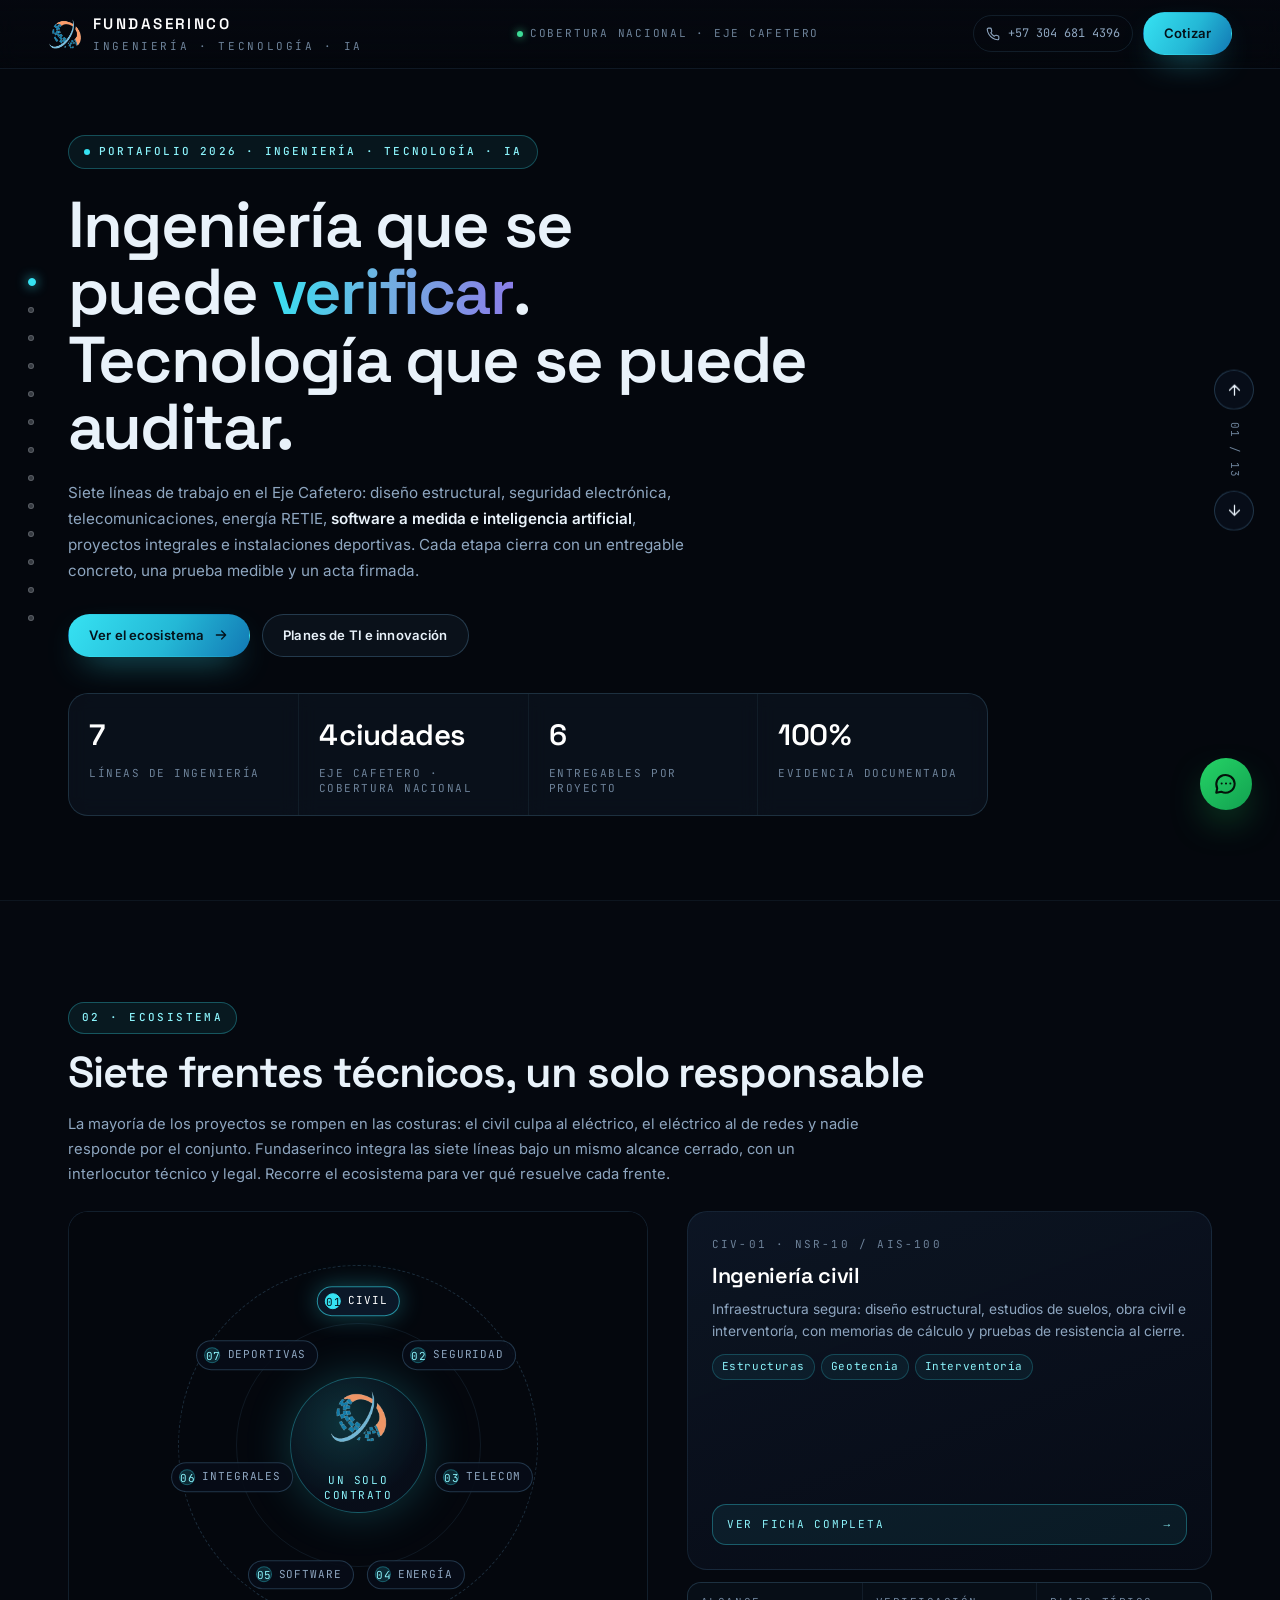
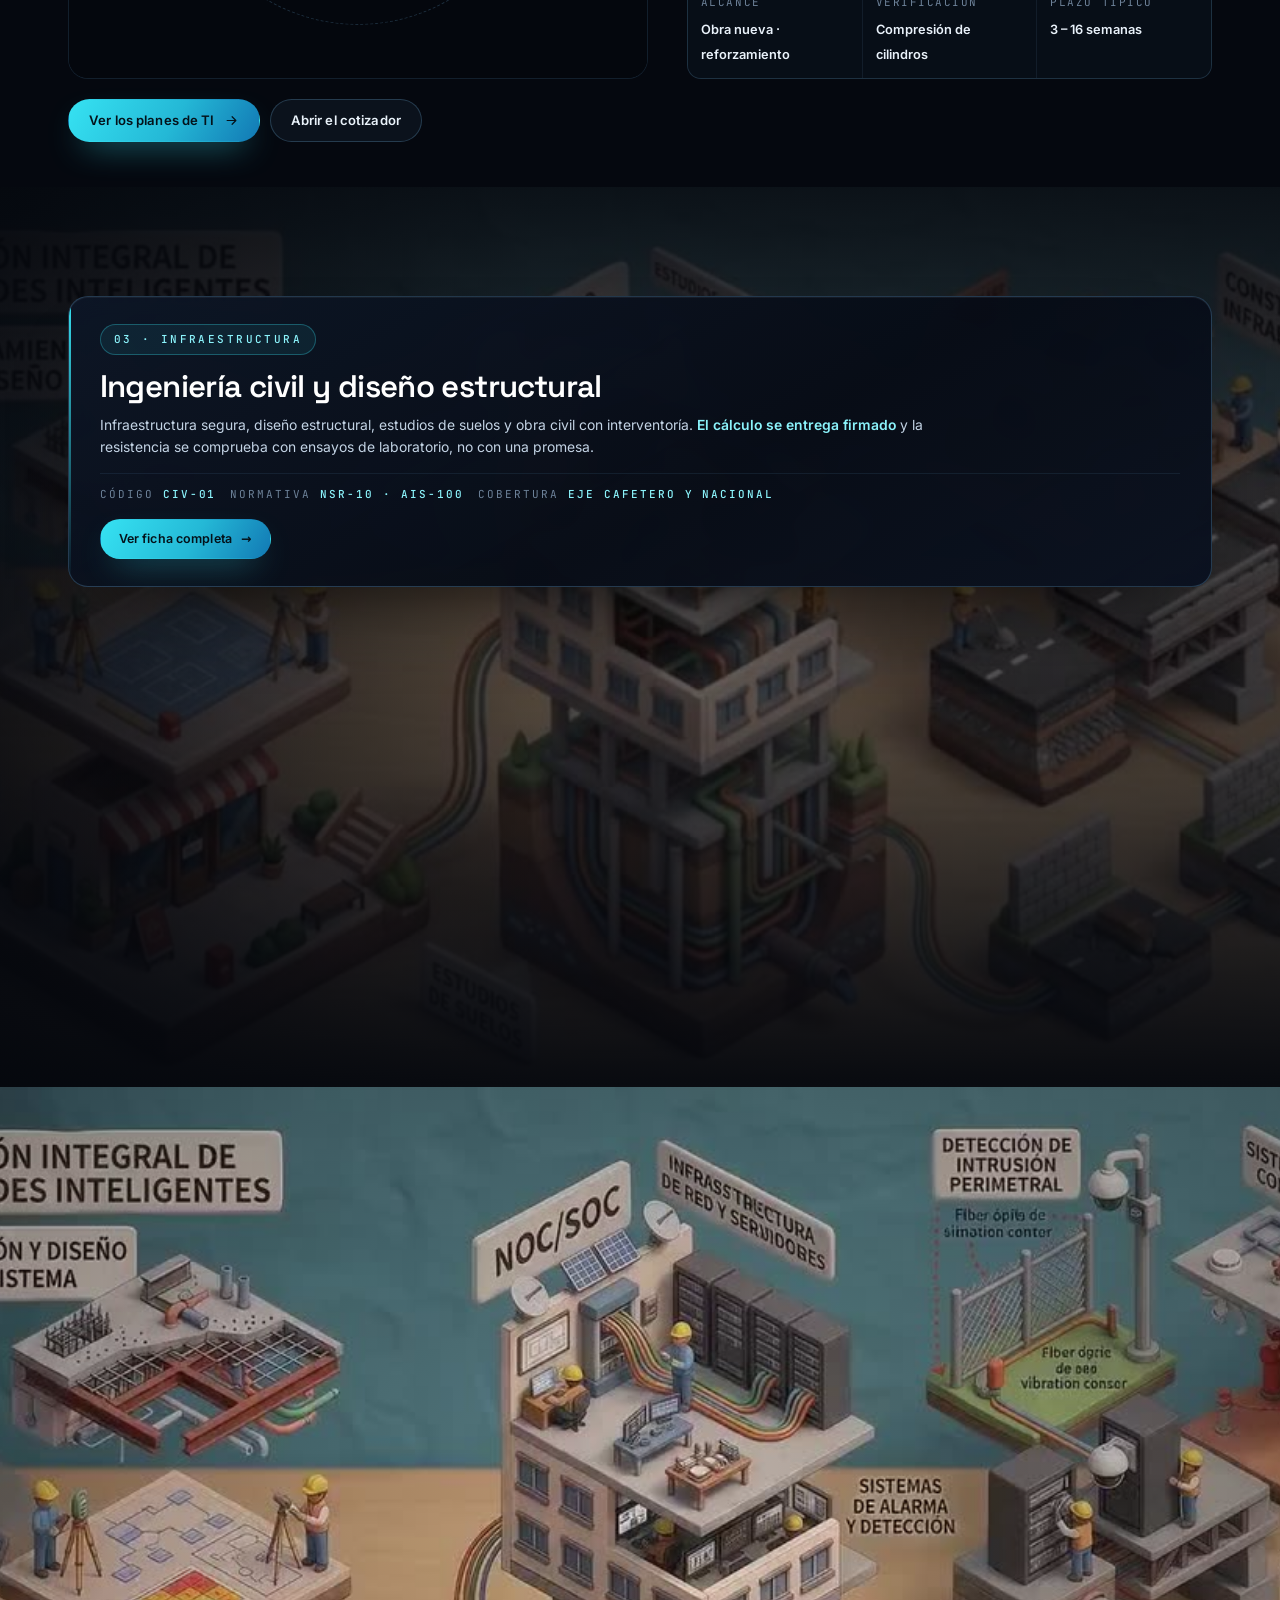
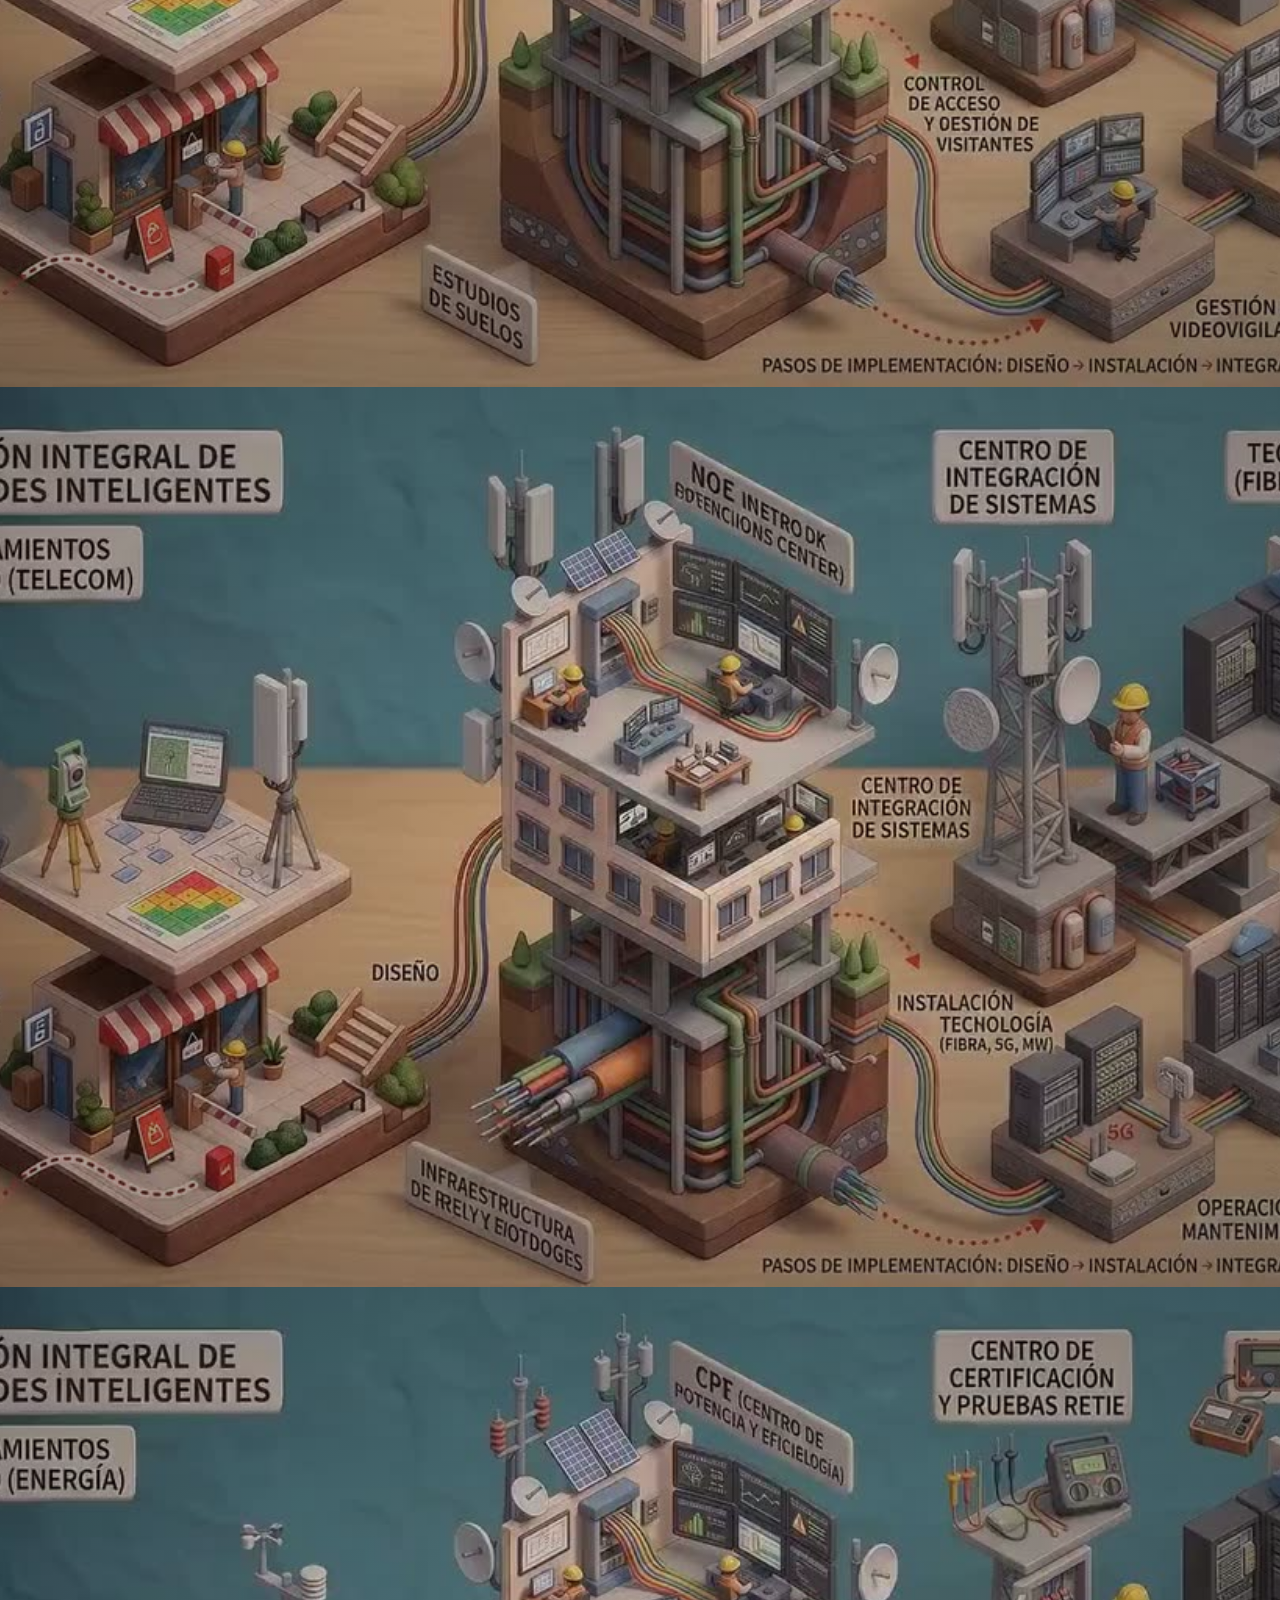
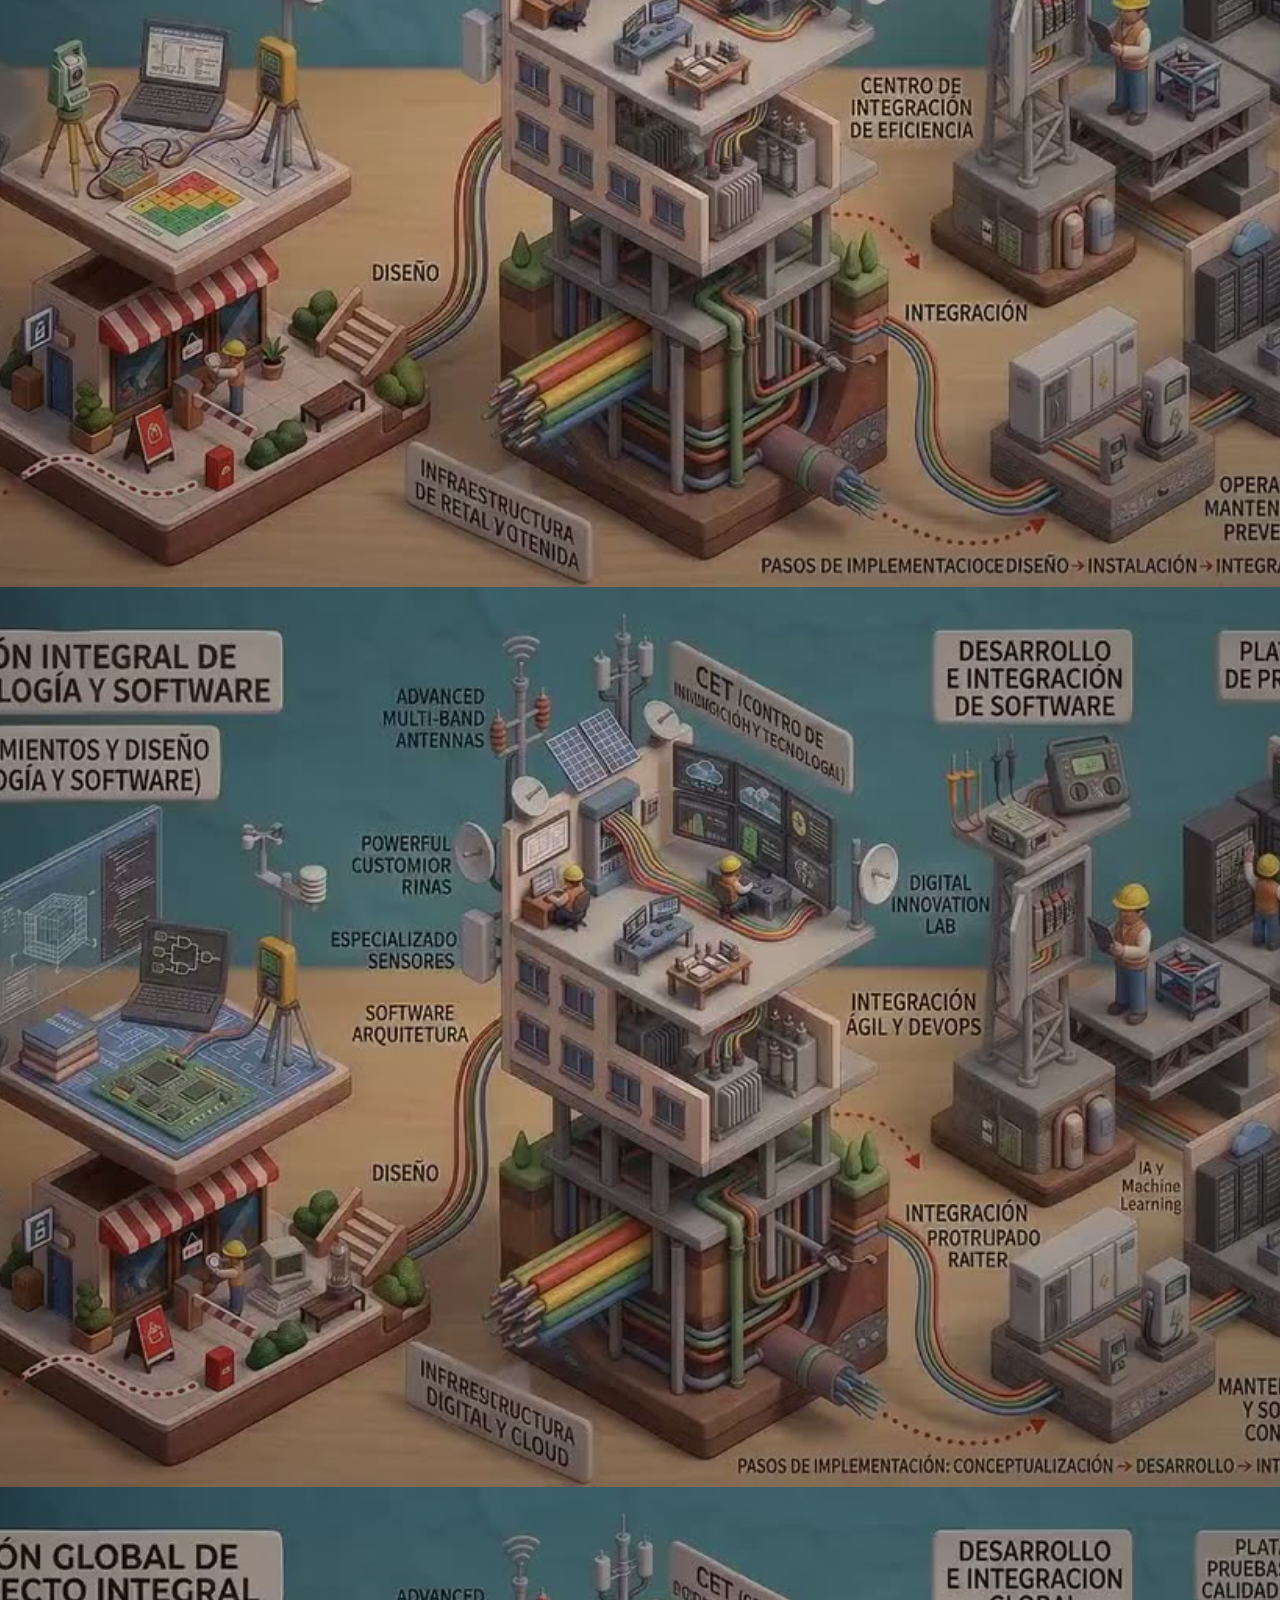
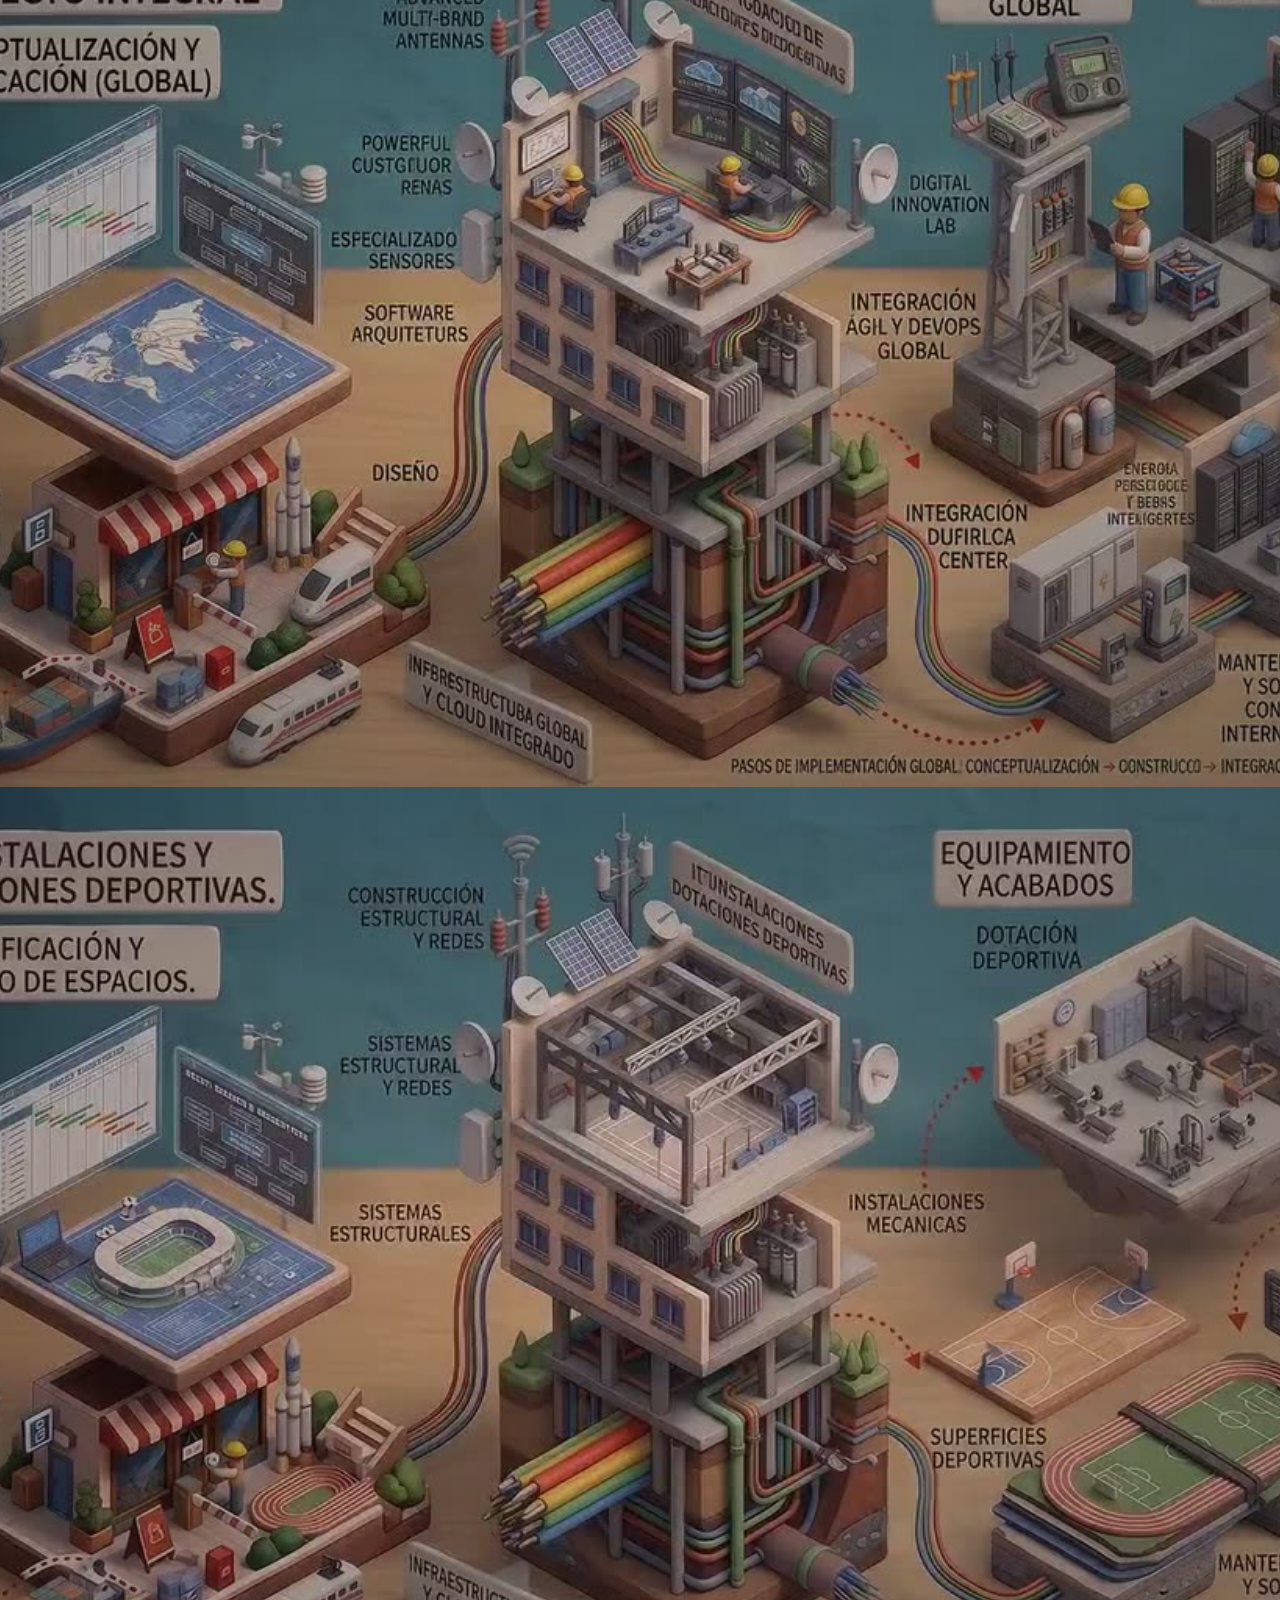
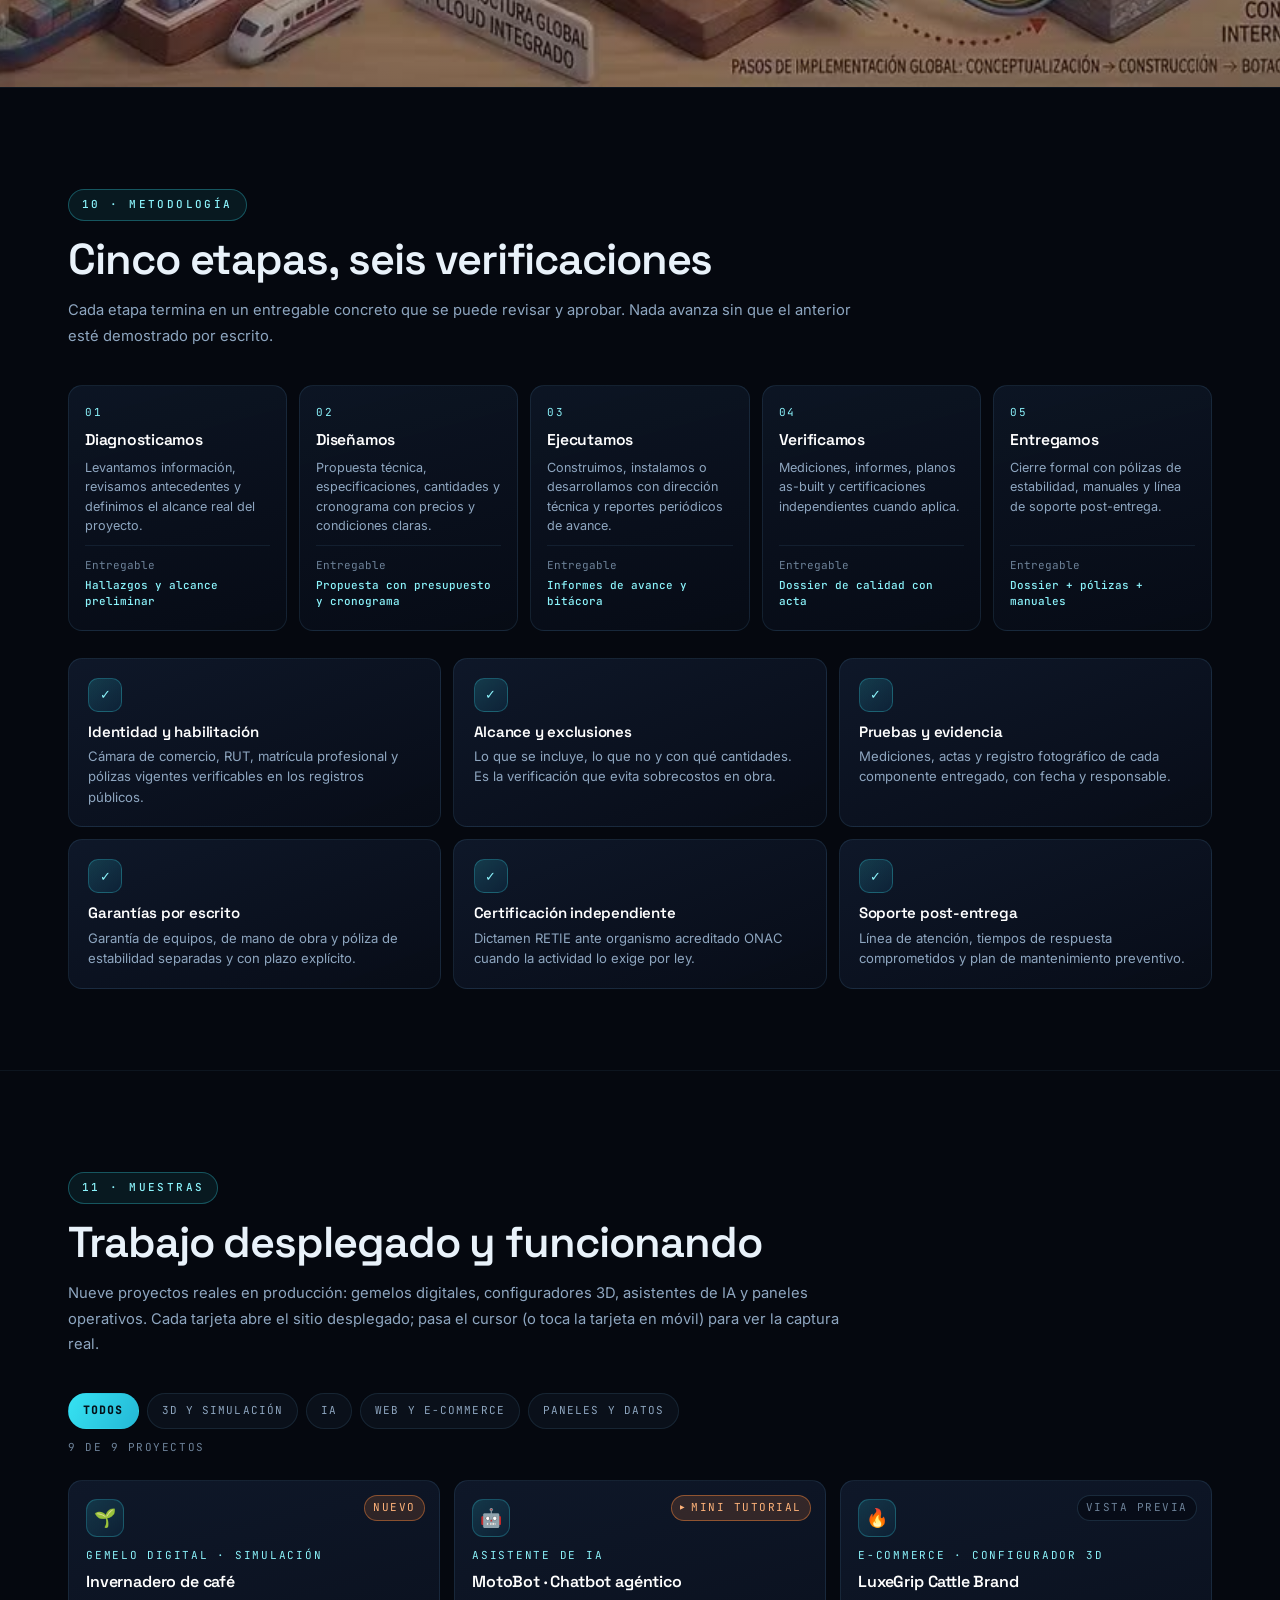
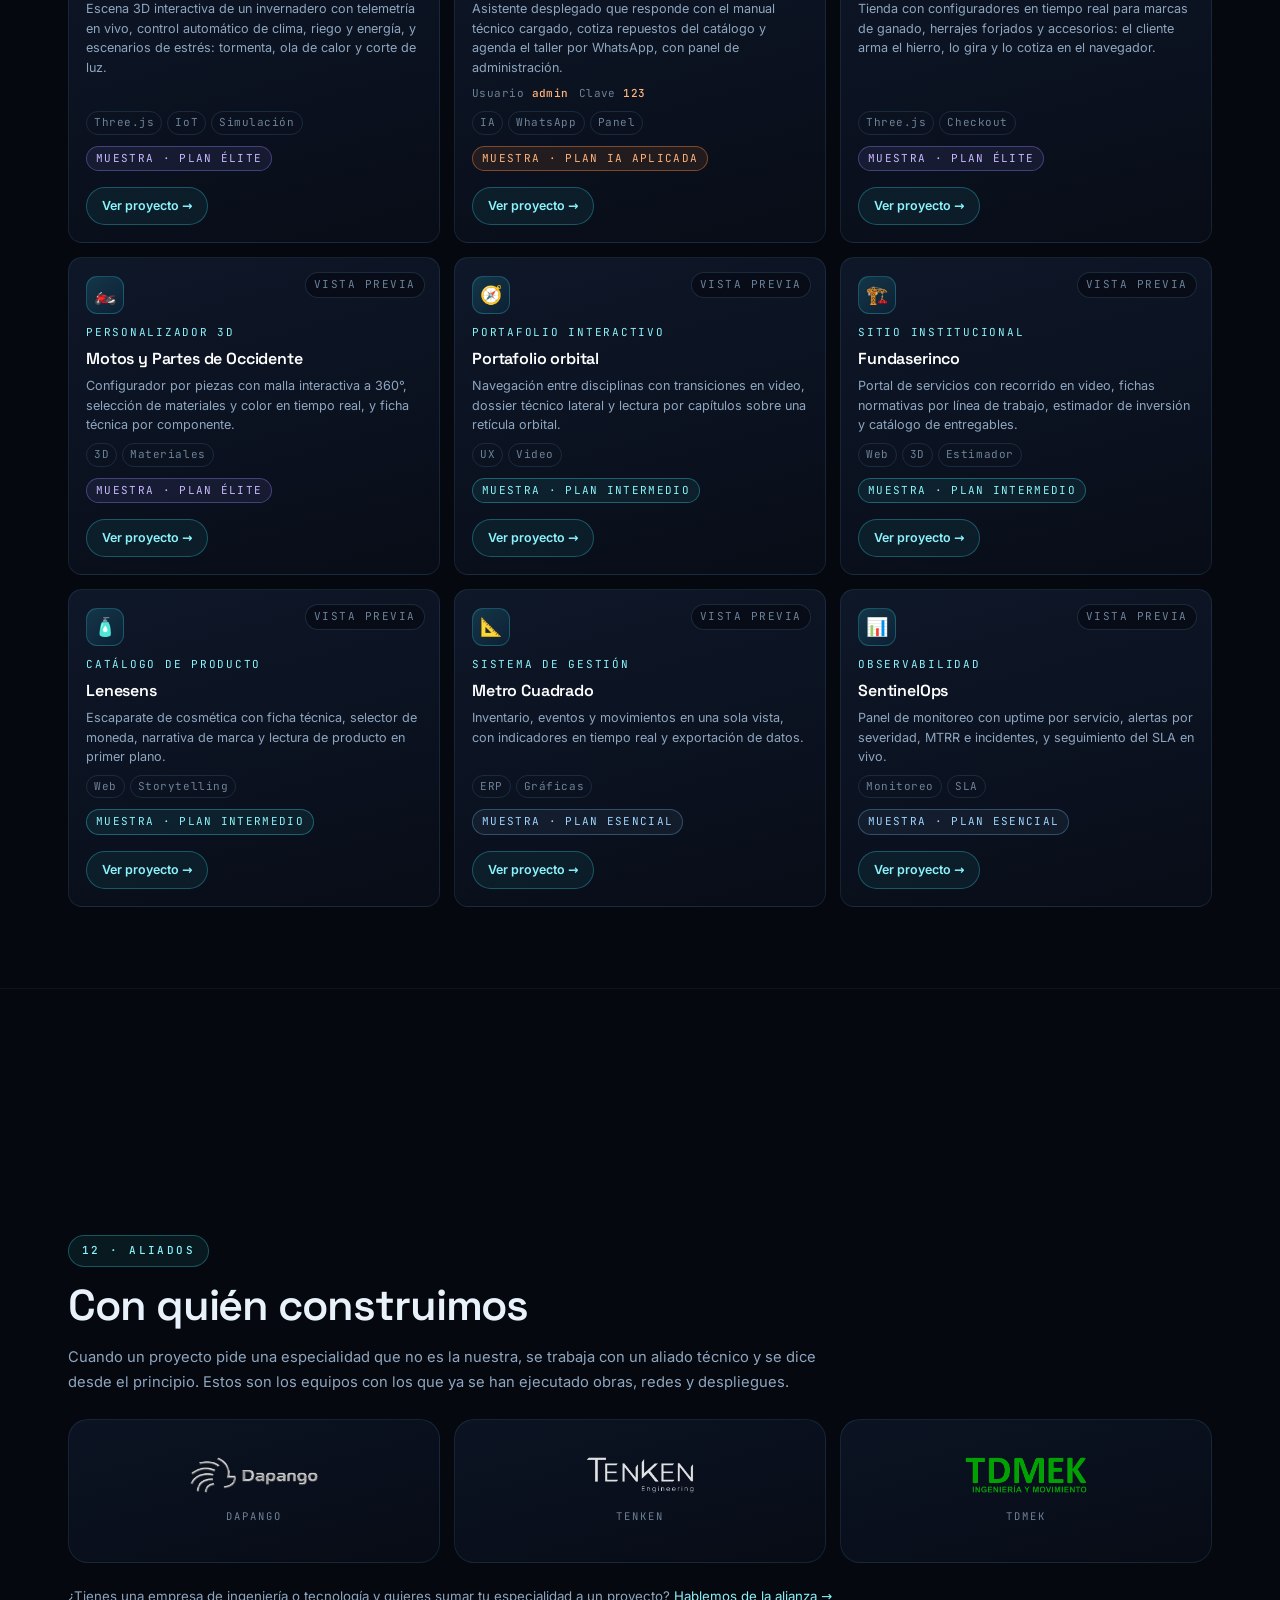
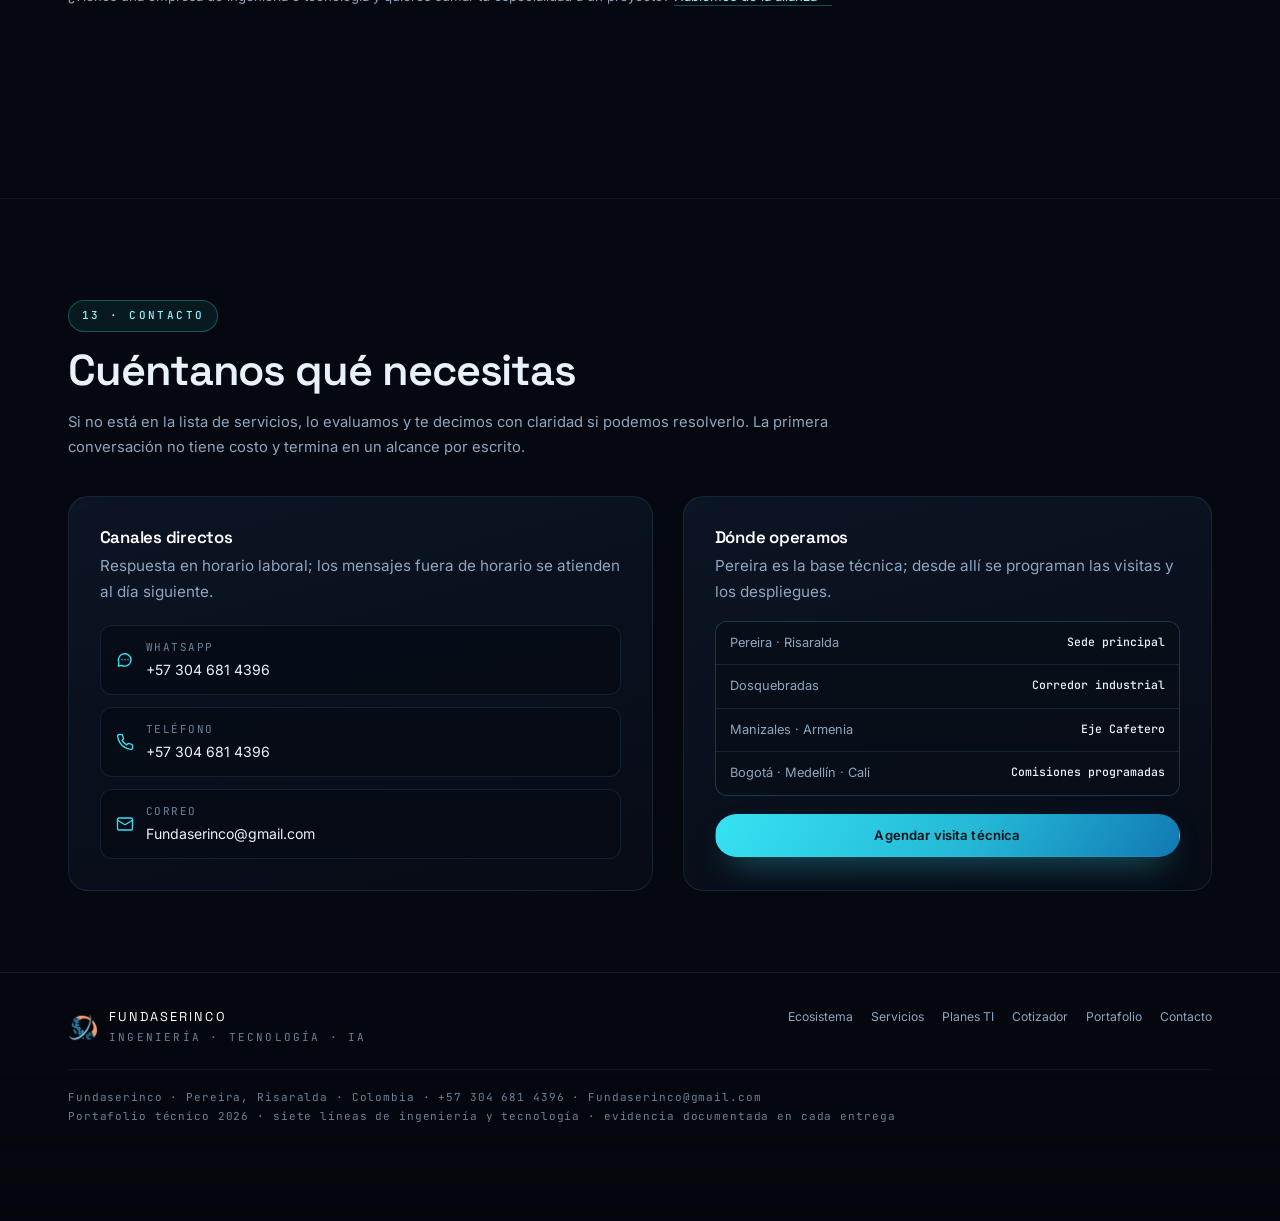
==== index.html @ 3f38b1e9 "Sitio completo: portafolio, fichas de servicio y planes de TI - Landing de 13 secciones con escenas " ====
<!DOCTYPE html>
<html lang="es" class="no-js">
<head>
<meta charset="UTF-8">
<meta name="viewport" content="width=device-width, initial-scale=1.0">
<meta name="theme-color" content="#05080f">
<meta name="description" content="Portafolio técnico de Fundaserinco: siete líneas de ingeniería y tecnología en el Eje Cafetero. Diseño estructural, seguridad electrónica, telecomunicaciones, energía RETIE, software a medida, proyectos integrales e instalaciones deportivas con verificación documentada.">
<link rel="icon" type="image/png" sizes="32x32" href="assets/img/brand/logo-simbolo-128.png">
<link rel="apple-touch-icon" href="assets/img/brand/logo-simbolo-180.png">
<title>Portafolio técnico · Ingeniería, tecnología e IA | Fundaserinco</title>
<meta property="og:type" content="website">
<meta property="og:site_name" content="Fundaserinco">
<meta property="og:locale" content="es_CO">
<meta property="og:title" content="Portafolio técnico · Ingeniería, tecnología e IA | Fundaserinco">
<meta property="og:description" content="Portafolio técnico de Fundaserinco: siete líneas de ingeniería y tecnología en el Eje Cafetero. Diseño estructural, seguridad electrónica, telecomunicaciones, energía RETIE, software a medida, proyectos integrales e instalaciones deportivas con verificación documentada.">
<meta property="og:image" content="assets/img/og/portada.jpg">
<meta property="og:image:width" content="1200">
<meta property="og:image:height" content="630">
<meta property="og:image:type" content="image/jpeg">
<meta name="twitter:card" content="summary_large_image">
<meta name="twitter:title" content="Portafolio técnico · Ingeniería, tecnología e IA | Fundaserinco">
<meta name="twitter:description" content="Portafolio técnico de Fundaserinco: siete líneas de ingeniería y tecnología en el Eje Cafetero. Diseño estructural, seguridad electrónica, telecomunicaciones, energía RETIE, software a medida, proyectos integrales e instalaciones deportivas con verificación documentada.">
<meta name="twitter:image" content="assets/img/og/portada.jpg">
<link rel="preload" href="assets/fonts/inter-latin.woff2" as="font" type="font/woff2" crossorigin>
<link rel="preload" href="assets/fonts/space-grotesk-latin.woff2" as="font" type="font/woff2" crossorigin>
<link rel="preload" href="assets/fonts/jetbrains-mono-latin.woff2" as="font" type="font/woff2" crossorigin>
<link rel="stylesheet" href="css/fonts.css?v=20261120e">
<script>document.documentElement.classList.remove("no-js");</script>
<link rel="stylesheet" href="css/styles.css?v=20261122f">
</head>
<body>

<!-- ================= PANTALLA DE CARGA ================= -->
<div class="page-loader" id="pageLoader" aria-hidden="true">
  <video class="pl-video" id="pageLoaderVideo" src="assets/video/loader.mp4" poster="assets/video/loader-poster.webp"
         autoplay muted playsinline preload="auto" disablepictureinpicture tabindex="-1"></video>
  <div class="pl-scrim"></div>
  <div class="pl-bg"></div>
  <div class="pl-stage">
    <div class="pl-brand">
      <img class="pl-mark" src="assets/img/brand/logo-simbolo-180.png" alt="">
      <div class="pl-brand-txt">
        <p class="pl-name">Fundaserinco</p>
        <p class="pl-sub">Portafolio técnico 2026</p>
      </div>
    </div>
    <div class="pl-bar"><span></span></div>
  </div>
</div>

<!-- ================= BARRA SUPERIOR ================= -->
<header class="topbar">
  <a class="tb-brand" href="#inicio" aria-label="Fundaserinco, ir al inicio">
    <img src="assets/img/brand/logo-simbolo-128.png" alt="Símbolo Fundaserinco">
    <span class="tb-name">Fundaserinco<span>Ingeniería · Tecnología · IA</span></span>
  </a>
  <div class="tb-status"><i></i>Cobertura nacional · Eje Cafetero</div>
  <div class="tb-right">
    <a class="tb-tel" href="tel:+573046814396">
      <svg viewBox="0 0 24 24" width="14" height="14" fill="none" stroke="currentColor" stroke-width="1.9" stroke-linecap="round" stroke-linejoin="round" aria-hidden="true"><path d="M22 16.92v3a2 2 0 0 1-2.18 2 19.79 19.79 0 0 1-8.63-3.07 19.5 19.5 0 0 1-6-6 19.79 19.79 0 0 1-3.07-8.67A2 2 0 0 1 4.11 2h3a2 2 0 0 1 2 1.72 12.84 12.84 0 0 0 .7 2.81 2 2 0 0 1-.45 2.11L8.09 9.91a16 16 0 0 0 6 6l1.27-1.27a2 2 0 0 1 2.11-.45 12.84 12.84 0 0 0 2.81.7A2 2 0 0 1 22 16.92z"/></svg>
      <span>+57 304 681 4396</span>
    </a>
    <a class="btn btn-primary" href="#contacto">Cotizar</a>
  </div>
</header>

<!-- ================= 01 · INICIO ================= -->
<section class="scene" id="inicio" data-scene data-nav="Inicio">
  <div class="scene-stage">
    <div class="scene-media" aria-hidden="true">
      <video class="scene-video" data-scene-forward playsinline muted preload="auto" poster="assets/img/posters/hero.jpg" disablepictureinpicture>
        <source src="assets/video/hero.mp4" type="video/mp4">
      </video>
      <video class="scene-video" data-scene-reverse playsinline muted preload="none" disablepictureinpicture>
        <source src="assets/video/hero-rev.mp4" type="video/mp4">
      </video>
      <div class="scene-scrim"></div>
    </div>
  </div>

  <div class="wrap scene-content" data-scene-content>
      <span class="eyebrow"><span class="dot"></span>Portafolio 2026 · Ingeniería · Tecnología · IA</span>
      <h1>Ingeniería que se puede <span class="grad">verificar</span>.<br>Tecnología que se puede auditar.</h1>
      <p class="lead">Siete líneas de trabajo en el Eje Cafetero: diseño estructural, seguridad electrónica, telecomunicaciones, energía RETIE, <strong>software a medida e inteligencia artificial</strong>, proyectos integrales e instalaciones deportivas. Cada etapa cierra con un entregable concreto, una prueba medible y un acta firmada.</p>

      <div class="scene-actions">
        <a class="btn btn-primary" href="#ecosistema">Ver el ecosistema
          <svg viewBox="0 0 24 24" aria-hidden="true"><path d="M5 12h14M13 6l6 6-6 6" stroke-linecap="round" stroke-linejoin="round"/></svg>
        </a>
        <a class="btn btn-ghost" href="planes/index.html">Planes de TI e innovación</a>
      </div>

      <div class="hero-stats">
        <div class="hstat">
          <div class="num"><span data-count="7">7</span></div>
          <div class="lbl">Líneas de ingeniería</div>
        </div>
        <div class="hstat">
          <div class="num"><span data-count="4">4</span> ciudades</div>
          <div class="lbl">Eje Cafetero · cobertura nacional</div>
        </div>
        <div class="hstat">
          <div class="num"><span data-count="6">6</span></div>
          <div class="lbl">Entregables por proyecto</div>
        </div>
        <div class="hstat">
          <div class="num"><span data-count="100">100</span>%</div>
          <div class="lbl">Evidencia documentada</div>
        </div>
      </div>
  </div>

  <div class="scene-hint" data-scene-hint aria-hidden="true">
    <span>Avanza con las flechas</span>
    <span class="scene-hint-line"></span>
  </div>
</section>

<!-- ================= 02 · ECOSISTEMA ================= -->
<section id="ecosistema" class="panel panel-tight" data-nav="Ecosistema">
  <div class="wrap">
    <div class="panel-head reveal">
      <span class="sec-tag">02 · Ecosistema</span>
      <h2>Siete frentes técnicos, un solo responsable</h2>
      <p>La mayoría de los proyectos se rompen en las costuras: el civil culpa al eléctrico, el eléctrico al de redes y nadie responde por el conjunto. Fundaserinco integra las siete líneas bajo un mismo alcance cerrado, con un interlocutor técnico y legal. Recorre el ecosistema para ver qué resuelve cada frente.</p>
    </div>

    <div class="eco reveal" data-delay="1">
      <div class="eco-stage">
        <div class="eco-media" aria-hidden="true"></div>
        <div class="eco-orbit" id="ecoOrbit" role="group" aria-label="Ecosistema de servicios Fundaserinco">
          <div class="eco-core">
            <img src="assets/img/brand/logo-simbolo-180.png" alt="">
            <span>Un solo<br>contrato</span>
          </div>
          <button type="button" class="eco-node" data-idx="0" style="left:50%;top:10%" aria-pressed="true"><i>01</i>Civil</button>
          <button type="button" class="eco-node" data-idx="1" style="left:78%;top:25%" aria-pressed="false"><i>02</i>Seguridad</button>
          <button type="button" class="eco-node" data-idx="2" style="left:85%;top:59%" aria-pressed="false"><i>03</i>Telecom</button>
          <button type="button" class="eco-node" data-idx="3" style="left:66%;top:86%" aria-pressed="false"><i>04</i>Energía</button>
          <button type="button" class="eco-node" data-idx="4" style="left:34%;top:86%" aria-pressed="false"><i>05</i>Software</button>
          <button type="button" class="eco-node" data-idx="5" style="left:15%;top:59%" aria-pressed="false"><i>06</i>Integrales</button>
          <button type="button" class="eco-node" data-idx="6" style="left:22%;top:25%" aria-pressed="false"><i>07</i>Deportivas</button>
        </div>
      </div>

      <div class="eco-side">
        <div class="eco-readout" id="ecoReadout" aria-live="polite">
          <span class="r-code" id="ecoCode">CIV-01 · NSR-10 / AIS-100</span>
          <h3 id="ecoName">Ingeniería civil</h3>
          <p id="ecoDesc">Infraestructura segura: diseño estructural, estudios de suelos, obra civil e interventoría, con memorias de cálculo y pruebas de resistencia al cierre.</p>
          <div class="r-tags" id="ecoTags">
            <span class="chip">Estructuras</span>
            <span class="chip">Geotecnia</span>
            <span class="chip">Interventoría</span>
          </div>
          <a class="eco-more" id="ecoMore" href="servicios/ingenieria-civil.html">Ver ficha completa <span aria-hidden="true">→</span></a>
        </div>
        <div class="eco-meta">
          <div><span>Alcance</span><b id="ecoScope">Obra nueva · reforzamiento</b></div>
          <div><span>Verificación</span><b id="ecoVerif">Ensayos de compresión</b></div>
          <div><span>Plazo típico</span><b id="ecoSpan">3 – 16 semanas</b></div>
        </div>
      </div>
    </div>

    <div class="eco-links reveal" data-delay="2">
      <a class="btn btn-primary" href="planes/index.html">Ver los planes de TI
        <svg viewBox="0 0 24 24" aria-hidden="true"><path d="M5 12h14M13 6l6 6-6 6" stroke-linecap="round" stroke-linejoin="round"/></svg>
      </a>
      <a class="btn btn-ghost" href="planes/cotizador.html">Abrir el cotizador</a>
    </div>
  </div>
</section>

<!-- ================= 03 · INGENIERÍA CIVIL ================= -->
<section id="civil" class="has-cover" data-seq data-nav="Ingeniería civil">
  <div class="seq-stage">
    <div class="seq-media" aria-hidden="true">
      <video class="seq-video" data-seq-forward playsinline muted preload="auto" disablepictureinpicture
             poster="assets/img/posters/escena-01.jpg"
             data-src-mp4="assets/video/escena-01.mp4"></video>
      <video class="seq-video" data-seq-reverse playsinline muted preload="none" disablepictureinpicture poster="assets/img/posters/escena-01.jpg"
             data-src-mp4="assets/video/escena-01-rev.mp4"></video>
      <div class="seq-scrim"></div>
    </div>
  </div>

  <div class="wrap sec-head-wrap">
    <div class="sec-head-card" data-seq-content>
      <span class="sec-tag">03 · Infraestructura</span>
      <h2>Ingeniería civil y diseño estructural</h2>
      <p>Infraestructura segura, diseño estructural, estudios de suelos y obra civil con interventoría. <strong>El cálculo se entrega firmado</strong> y la resistencia se comprueba con ensayos de laboratorio, no con una promesa.</p>
      <div class="sec-code">
        <span>Código <b>CIV-01</b></span>
        <span>Normativa <b>NSR-10 · AIS-100</b></span>
        <span>Cobertura <b>Eje Cafetero y nacional</b></span>
      </div>
      <div class="sec-actions">
        <a class="btn btn-primary sec-detail" href="servicios/ingenieria-civil.html" aria-label="Ver ficha de ingeniería civil">Ver ficha completa <span aria-hidden="true">→</span></a>
      </div>
    </div>
  </div>

  <div class="wrap sec-body">
    <div class="mod-grid c3">
      <article class="mod-card">
        <div class="mod-ico">01</div>
        <h3>Qué incluye</h3>
        <ul>
          <li>Diseño estructural en concreto y acero</li>
          <li>Estudios de suelos y geotecnia aplicada</li>
          <li>Obra civil integral y acabados</li>
          <li>Interventoría técnica y administrativa</li>
          <li>Licencias, permisos y supervisión continua</li>
        </ul>
      </article>
      <article class="mod-card">
        <div class="mod-ico">02</div>
        <h3>Entregables al cierre</h3>
        <ul>
          <li>Memorias de cálculo estructural</li>
          <li>Planos estructurales y arquitectónicos</li>
          <li>Informe geotécnico completo</li>
          <li>Presupuesto APU y cronograma</li>
          <li>Acta de entrega con pruebas de resistencia</li>
        </ul>
      </article>
      <article class="mod-card is-accent">
        <div class="mod-ico">✓</div>
        <h3>Cómo se verifica</h3>
        <p>Delimitación estricta de alcance y exclusiones, más pruebas documentadas en campo:</p>
        <ul>
          <li>Compresión de cilindros de concreto</li>
          <li>Densidad in situ (cono de arena)</li>
          <li>Nivelación topográfica milimétrica</li>
          <li>Pruebas hidrostáticas e impermeabilización</li>
        </ul>
        <div class="chips"><span class="chip amber">Dossier de calidad</span></div>
      </article>
    </div>
  </div>
</section>

<!-- ================= 04 · SEGURIDAD ELECTRÓNICA ================= -->
<section id="seguridad" class="has-cover" data-seq data-nav="Seguridad electrónica">
  <div class="seq-stage">
    <div class="seq-media" aria-hidden="true">
      <video class="seq-video" data-seq-forward playsinline muted preload="none" disablepictureinpicture
             poster="assets/img/posters/escena-02.jpg"
             data-src-mp4="assets/video/escena-02.mp4"></video>
      <video class="seq-video" data-seq-reverse playsinline muted preload="none" disablepictureinpicture poster="assets/img/posters/escena-02.jpg"
             data-src-mp4="assets/video/escena-02-rev.mp4"></video>
      <div class="seq-scrim"></div>
    </div>
  </div>

  <div class="wrap sec-head-wrap">
    <div class="sec-head-card" data-seq-content>
      <span class="sec-tag">04 · Protección</span>
      <h2>Seguridad electrónica y control perimetral</h2>
      <p>Protección y control con CCTV, control de acceso, alarmas y monitoreo remoto. <strong>Cada cámara y cada sensor queda probado en acta</strong>: encuadre, grabación, retención y acceso configurado.</p>
      <div class="sec-code">
        <span>Código <b>SEC-02</b></span>
        <span>Normativa <b>ONVIF · IP-PoE · NFPA</b></span>
        <span>Cobertura <b>Eje Cafetero · despliegue nacional</b></span>
      </div>
      <div class="sec-actions">
        <a class="btn btn-primary sec-detail" href="servicios/seguridad-electronica.html" aria-label="Ver ficha de seguridad electrónica">Ver ficha completa <span aria-hidden="true">→</span></a>
      </div>
    </div>
  </div>

  <div class="wrap sec-body">
    <div class="mod-grid c3">
      <article class="mod-card">
        <div class="mod-ico">01</div>
        <h3>Qué incluye</h3>
        <ul>
          <li>CCTV IP y análogo con analítica</li>
          <li>Control de acceso biométrico y facial</li>
          <li>Alarmas, sensores perimetrales y pánico</li>
          <li>Monitoreo remoto 24/7 y alertas móviles</li>
          <li>Canalización certificada y mantenimiento</li>
        </ul>
      </article>
      <article class="mod-card">
        <div class="mod-ico">02</div>
        <h3>Entregables al cierre</h3>
        <ul>
          <li>Implantación en planos de ubicación</li>
          <li>Rutas de cableado y canalización</li>
          <li>Acta de configuración de usuarios y roles</li>
          <li>Manual de operación y soporte</li>
          <li>Acta de entrega a satisfacción</li>
        </ul>
      </article>
      <article class="mod-card is-accent">
        <div class="mod-ico">✓</div>
        <h3>Cómo se verifica</h3>
        <p>Comprobación punto por punto, equipo por equipo:</p>
        <ul>
          <li>Tiempos de retención de video</li>
          <li>Latencia y desbloqueo biométrico</li>
          <li>Respaldo UPS y pérdida de red</li>
          <li>Mapeo de cobertura de sensores</li>
        </ul>
        <div class="chips"><span class="chip amber">Ley 1581 · datos personales</span></div>
      </article>
    </div>
  </div>
</section>

<!-- ================= 05 · TELECOMUNICACIONES ================= -->
<section id="telecom" class="has-cover" data-seq data-nav="Telecomunicaciones">
  <div class="seq-stage">
    <div class="seq-media" aria-hidden="true">
      <video class="seq-video" data-seq-forward playsinline muted preload="none" disablepictureinpicture
             poster="assets/img/posters/escena-03.jpg"
             data-src-mp4="assets/video/escena-03.mp4"></video>
      <video class="seq-video" data-seq-reverse playsinline muted preload="none" disablepictureinpicture poster="assets/img/posters/escena-03.jpg"
             data-src-mp4="assets/video/escena-03-rev.mp4"></video>
      <div class="seq-scrim"></div>
    </div>
  </div>

  <div class="wrap sec-head-wrap">
    <div class="sec-head-card" data-seq-content>
      <span class="sec-tag">05 · Conectividad</span>
      <h2>Telecomunicaciones, redes y fibra óptica</h2>
      <p>Cableado estructurado Cat 6/6A, fibra óptica, WiFi empresarial y telefonía IP. <strong>Sin certificado por punto no hay red entregada</strong>: cada enlace sale con su medición de longitud, atenuación y diafonía.</p>
      <div class="sec-code">
        <span>Código <b>TEL-03</b></span>
        <span>Normativa <b>TIA-568 · ISO 11801</b></span>
        <span>Cobertura <b>Eje Cafetero y país</b></span>
      </div>
      <div class="sec-actions">
        <a class="btn btn-primary sec-detail" href="servicios/telecomunicaciones.html" aria-label="Ver ficha de telecomunicaciones">Ver ficha completa <span aria-hidden="true">→</span></a>
      </div>
    </div>
  </div>

  <div class="wrap sec-body">
    <div class="mod-grid c3">
      <article class="mod-card">
        <div class="mod-ico">01</div>
        <h3>Qué incluye</h3>
        <ul>
          <li>Cableado estructurado Cat 6 / 6A y fibra</li>
          <li>Certificación por punto con Fluke</li>
          <li>WiFi empresarial de alta densidad</li>
          <li>Enlaces punto a punto y radioenlaces</li>
          <li>Telefonía IP, racks y sites rotulados</li>
        </ul>
      </article>
      <article class="mod-card">
        <div class="mod-ico">02</div>
        <h3>Entregables al cierre</h3>
        <ul>
          <li>Planos de red y ubicación de racks</li>
          <li>Certificados individuales por punto</li>
          <li>Diagrama topológico unifilar</li>
          <li>Matriz de VLANs y credenciales</li>
          <li>Acta final con mediciones OTDR/Fluke</li>
        </ul>
      </article>
      <article class="mod-card is-accent">
        <div class="mod-ico">✓</div>
        <h3>Cómo se verifica</h3>
        <p>Instrumentación calibrada y resultados entregables:</p>
        <ul>
          <li>Certificación Fluke DSX-8000</li>
          <li>Reflectometría óptica OTDR</li>
          <li>Estudio de cobertura WiFi (heatmap)</li>
          <li>Puesta a tierra en racks de telecom</li>
        </ul>
        <div class="chips"><span class="chip amber">Garantía de canal 15–25 años</span></div>
      </article>
    </div>
  </div>
</section>

<!-- ================= 06 · ENERGÍA Y RETIE ================= -->
<section id="energia" class="has-cover" data-seq data-nav="Energía y RETIE">
  <div class="seq-stage">
    <div class="seq-media" aria-hidden="true">
      <video class="seq-video" data-seq-forward playsinline muted preload="none" disablepictureinpicture
             poster="assets/img/posters/escena-04.jpg"
             data-src-mp4="assets/video/escena-04.mp4"></video>
      <video class="seq-video" data-seq-reverse playsinline muted preload="none" disablepictureinpicture poster="assets/img/posters/escena-04.jpg"
             data-src-mp4="assets/video/escena-04-rev.mp4"></video>
      <div class="seq-scrim"></div>
    </div>
  </div>

  <div class="wrap sec-head-wrap">
    <div class="sec-head-card" data-seq-content>
      <span class="sec-tag">06 · Energía</span>
      <h2>Energía eléctrica y certificación RETIE</h2>
      <p>Instalaciones eléctricas residenciales, comerciales e industriales con tableros, puesta a tierra y <strong>certificación RETIE ante organismo acreditado ONAC</strong>. El dictamen no lo firma quien instaló: lo firma un tercero.</p>
      <div class="sec-code">
        <span>Código <b>PWR-04</b></span>
        <span>Normativa <b>RETIE · NTC 2050 · RETILAP</b></span>
        <span>Cobertura <b>Certificación nacional</b></span>
      </div>
      <div class="sec-actions">
        <a class="btn btn-primary sec-detail" href="servicios/energia-retie.html" aria-label="Ver ficha de energía y RETIE">Ver ficha completa <span aria-hidden="true">→</span></a>
      </div>
    </div>
  </div>

  <div class="wrap sec-body">
    <div class="mod-grid c3">
      <article class="mod-card">
        <div class="mod-ico">01</div>
        <h3>Qué incluye</h3>
        <ul>
          <li>Instalaciones eléctricas y acometidas</li>
          <li>Tableros, transferencias y subestaciones</li>
          <li>Sistemas de puesta a tierra y apantallamiento</li>
          <li>Diseño luminotécnico RETILAP</li>
          <li>Mantenimiento con termografía</li>
        </ul>
      </article>
      <article class="mod-card">
        <div class="mod-ico">02</div>
        <h3>Entregables al cierre</h3>
        <ul>
          <li>Memoria de cálculo eléctrico</li>
          <li>Diagrama unifilar actualizado</li>
          <li>Certificado RETIE expedido por ONAC</li>
          <li>Acta de pruebas de aislamiento y SPT</li>
          <li>Manual de operación segura</li>
        </ul>
      </article>
      <article class="mod-card is-accent">
        <div class="mod-ico">✓</div>
        <h3>Cómo se verifica</h3>
        <p>Mediciones con instrumentos calibrados y dictamen externo:</p>
        <ul>
          <li>Resistencia de puesta a tierra (SPT)</li>
          <li>Inspección termográfica de tableros</li>
          <li>Rigidez dieléctrica y megado</li>
          <li>Disparo de protecciones diferenciales</li>
        </ul>
        <div class="chips"><span class="chip amber">Dictamen ONAC</span></div>
      </article>
    </div>
  </div>
</section>

<!-- ================= 07 · TECNOLOGÍA Y SOFTWARE ================= -->
<section id="software" class="has-cover" data-seq data-nav="Software e IA">
  <div class="seq-stage">
    <div class="seq-media" aria-hidden="true">
      <video class="seq-video" data-seq-forward playsinline muted preload="none" disablepictureinpicture
             poster="assets/img/posters/escena-05.jpg"
             data-src-mp4="assets/video/escena-05.mp4"></video>
      <video class="seq-video" data-seq-reverse playsinline muted preload="none" disablepictureinpicture poster="assets/img/posters/escena-05.jpg"
             data-src-mp4="assets/video/escena-05-rev.mp4"></video>
      <div class="seq-scrim"></div>
    </div>
  </div>

  <div class="wrap sec-head-wrap">
    <div class="sec-head-card" data-seq-content>
      <span class="sec-tag">07 · Digital</span>
      <h2>Tecnología, software a medida e inteligencia artificial</h2>
      <p>Landing pages de alto rendimiento, web apps con roles y base de datos, sistemas de gestión y APIs. <strong>Se entrega el código en repositorio</strong>, con pruebas de aceptación, auditoría OWASP y despliegue automatizado.</p>
      <div class="sec-code">
        <span>Código <b>DEV-05</b></span>
        <span>Normativa <b>REST API · CI-CD · OWASP</b></span>
        <span>Cobertura <b>Cloud global · soporte local</b></span>
      </div>
      <div class="sec-actions">
        <a class="btn btn-primary sec-detail" href="servicios/tecnologia-software.html" aria-label="Ver ficha de tecnología y software">Ver ficha completa <span aria-hidden="true">→</span></a>
      </div>
    </div>
  </div>

  <div class="wrap sec-body">
    <div class="mod-grid c3">
      <article class="mod-card">
        <div class="mod-ico">01</div>
        <h3>Qué incluye</h3>
        <ul>
          <li>Landing pages con SEO técnico y analítica</li>
          <li>Web apps con base de datos y roles</li>
          <li>Sistemas de gestión a medida</li>
          <li>Integración de pagos, CRMs y APIs</li>
          <li>Asistentes de IA sobre los datos del negocio</li>
        </ul>
      </article>
      <article class="mod-card">
        <div class="mod-ico">02</div>
        <h3>Entregables al cierre</h3>
        <ul>
          <li>Documento de alcance y arquitectura</li>
          <li>Código fuente en repositorio git</li>
          <li>Documentación técnica y guías de usuario</li>
          <li>Ambiente de staging y despliegue automatizado</li>
          <li>Garantía por bugs y SLA contratado</li>
        </ul>
      </article>
      <article class="mod-card is-accent">
        <div class="mod-ico">✓</div>
        <h3>Cómo se verifica</h3>
        <p>Pruebas medibles antes de dar por cerrado el proyecto:</p>
        <ul>
          <li>Core Web Vitals en condiciones reales</li>
          <li>Auditoría OWASP Top 10</li>
          <li>Pruebas unitarias y de integración</li>
          <li>Carga concurrente y resiliencia cloud</li>
        </ul>
        <div class="chips"><span class="chip">IA aplicada</span><span class="chip amber">OWASP</span></div>
      </article>
    </div>
  </div>
</section>

<!-- ================= 08 · PROYECTOS INTEGRALES ================= -->
<section id="integrales" class="has-cover" data-seq data-nav="Integrales">
  <div class="seq-stage">
    <div class="seq-media" aria-hidden="true">
      <video class="seq-video" data-seq-forward playsinline muted preload="none" disablepictureinpicture
             poster="assets/img/posters/escena-06.jpg"
             data-src-mp4="assets/video/escena-06.mp4"></video>
      <video class="seq-video" data-seq-reverse playsinline muted preload="none" disablepictureinpicture poster="assets/img/posters/escena-06.jpg"
             data-src-mp4="assets/video/escena-06-rev.mp4"></video>
      <div class="seq-scrim"></div>
    </div>
  </div>

  <div class="wrap sec-head-wrap">
    <div class="sec-head-card" data-seq-content>
      <span class="sec-tag">08 · Integral</span>
      <h2>Gerencia de proyectos integrales tipo EPC</h2>
      <p>Coordinación multidisciplinaria con un solo responsable: civil, eléctrico, telecom y seguridad <strong>llave en mano</strong>. Un cronograma, una matriz de riesgos y una sola acta de entrega con todo el dossier.</p>
      <div class="sec-code">
        <span>Código <b>EPC-06</b></span>
        <span>Normativa <b>EPC · PMI · llave en mano</b></span>
        <span>Cobertura <b>Obras en todo el país</b></span>
      </div>
      <div class="sec-actions">
        <a class="btn btn-primary sec-detail" href="servicios/proyectos-integrales.html" aria-label="Ver ficha de proyectos integrales">Ver ficha completa <span aria-hidden="true">→</span></a>
      </div>
    </div>
  </div>

  <div class="wrap sec-body">
    <div class="mod-grid c3">
      <article class="mod-card">
        <div class="mod-ico">01</div>
        <h3>Qué incluye</h3>
        <ul>
          <li>Coordinación de especialidades bajo un plan único</li>
          <li>Interventoría y supervisión integral</li>
          <li>Gerencia de cronograma, costos y riesgos</li>
          <li>Trámites, licencias y permisos</li>
          <li>Compras estratégicas y control de calidad</li>
        </ul>
      </article>
      <article class="mod-card">
        <div class="mod-ico">02</div>
        <h3>Entregables al cierre</h3>
        <ul>
          <li>Plan maestro y matriz de responsabilidades</li>
          <li>Cronograma de hitos y ruta crítica</li>
          <li>Matriz de riesgos con contingencia</li>
          <li>Dossier de calidad con certificados</li>
          <li>Acta final con lista de chequeo resuelta</li>
        </ul>
      </article>
      <article class="mod-card is-accent">
        <div class="mod-ico">✓</div>
        <h3>Cómo se verifica</h3>
        <p>Control de gestión y comisionamiento antes de entregar:</p>
        <ul>
          <li>Comisionamiento interdisciplinario (Cx)</li>
          <li>Curva S y valor ganado (EVM)</li>
          <li>Inspecciones de seguridad y salud (SST)</li>
          <li>Calidad de proveedores y materiales</li>
        </ul>
        <div class="chips"><span class="chip amber">Pólizas y garantías</span></div>
      </article>
    </div>
  </div>
</section>

<!-- ================= 09 · INSTALACIONES DEPORTIVAS ================= -->
<section id="deportivas" class="has-cover" data-seq data-nav="Deportivas">
  <div class="seq-stage">
    <div class="seq-media" aria-hidden="true">
      <video class="seq-video" data-seq-forward playsinline muted preload="none" disablepictureinpicture
             poster="assets/img/posters/escena-07.jpg"
             data-src-mp4="assets/video/escena-07.mp4"></video>
      <video class="seq-video" data-seq-reverse playsinline muted preload="none" disablepictureinpicture poster="assets/img/posters/escena-07.jpg"
             data-src-mp4="assets/video/escena-07-rev.mp4"></video>
      <div class="seq-scrim"></div>
    </div>
  </div>

  <div class="wrap sec-head-wrap">
    <div class="sec-head-card" data-seq-content>
      <span class="sec-tag">09 · Deporte</span>
      <h2>Instalaciones y dotaciones deportivas</h2>
      <p>Canchas sintéticas, cerramientos, alumbrado deportivo y dotación especializada. <strong>La superficie se mide, no se describe</strong>: drenaje, planimetría, rebote e iluminación comparados contra el estándar.</p>
      <div class="sec-code">
        <span>Código <b>ATH-07</b></span>
        <span>Normativa <b>Estándar FIFA · iluminación DMX</b></span>
        <span>Cobertura <b>Eje Cafetero y nacional</b></span>
      </div>
      <div class="sec-actions">
        <a class="btn btn-primary sec-detail" href="servicios/instalaciones-deportivas.html" aria-label="Ver ficha de instalaciones deportivas">Ver ficha completa <span aria-hidden="true">→</span></a>
      </div>
    </div>
  </div>

  <div class="wrap sec-body">
    <div class="mod-grid c3">
      <article class="mod-card">
        <div class="mod-ico">01</div>
        <h3>Qué incluye</h3>
        <ul>
          <li>Canchas sintéticas con base y drenaje</li>
          <li>Cerramientos metálicos y mallas</li>
          <li>Alumbrado LED con niveles de competencia</li>
          <li>Arcos, tableros y graderías</li>
          <li>Vestieres y áreas complementarias</li>
        </ul>
      </article>
      <article class="mod-card">
        <div class="mod-ico">02</div>
        <h3>Entregables al cierre</h3>
        <ul>
          <li>Diseño arquitectónico y topográfico</li>
          <li>Fichas técnicas de materiales certificados</li>
          <li>Certificado de origen de la grama</li>
          <li>Acta de pruebas técnicas</li>
          <li>Manual de mantenimiento de la superficie</li>
        </ul>
      </article>
      <article class="mod-card is-accent">
        <div class="mod-ico">✓</div>
        <h3>Cómo se verifica</h3>
        <p>Ensayos en sitio sobre la obra terminada:</p>
        <ul>
          <li>Infiltración y drenaje de sub-base</li>
          <li>Planimetría y nivelación topográfica</li>
          <li>Interacción balón-superficie</li>
          <li>Luxometría de iluminación LED</li>
        </ul>
        <div class="chips"><span class="chip amber">Garantía de fabricante</span></div>
      </article>
    </div>
  </div>
</section>

<!-- ================= 10 · PROCESO ================= -->
<section id="proceso" class="panel" data-nav="Proceso">
  <div class="wrap">
    <div class="panel-head reveal">
      <span class="sec-tag">10 · Metodología</span>
      <h2>Cinco etapas, seis verificaciones</h2>
      <p>Cada etapa termina en un entregable concreto que se puede revisar y aprobar. Nada avanza sin que el anterior esté demostrado por escrito.</p>
    </div>

    <div class="process">
      <article class="step reveal" data-delay="1">
        <span class="step-num">01</span>
        <h3>Diagnosticamos</h3>
        <p>Levantamos información, revisamos antecedentes y definimos el alcance real del proyecto.</p>
        <div class="s-out">Entregable <b>Hallazgos y alcance preliminar</b></div>
      </article>
      <article class="step reveal" data-delay="2">
        <span class="step-num">02</span>
        <h3>Diseñamos</h3>
        <p>Propuesta técnica, especificaciones, cantidades y cronograma con precios y condiciones claras.</p>
        <div class="s-out">Entregable <b>Propuesta con presupuesto y cronograma</b></div>
      </article>
      <article class="step reveal" data-delay="3">
        <span class="step-num">03</span>
        <h3>Ejecutamos</h3>
        <p>Construimos, instalamos o desarrollamos con dirección técnica y reportes periódicos de avance.</p>
        <div class="s-out">Entregable <b>Informes de avance y bitácora</b></div>
      </article>
      <article class="step reveal" data-delay="4">
        <span class="step-num">04</span>
        <h3>Verificamos</h3>
        <p>Mediciones, informes, planos as-built y certificaciones independientes cuando aplica.</p>
        <div class="s-out">Entregable <b>Dossier de calidad con acta</b></div>
      </article>
      <article class="step reveal" data-delay="5">
        <span class="step-num">05</span>
        <h3>Entregamos</h3>
        <p>Cierre formal con pólizas de estabilidad, manuales y línea de soporte post-entrega.</p>
        <div class="s-out">Entregable <b>Dossier + pólizas + manuales</b></div>
      </article>
    </div>

    <div class="verifs">
      <article class="mod-card reveal">
        <div class="mod-ico">✓</div>
        <h3>Identidad y habilitación</h3>
        <p>Cámara de comercio, RUT, matrícula profesional y pólizas vigentes verificables en los registros públicos.</p>
      </article>
      <article class="mod-card reveal" data-delay="1">
        <div class="mod-ico">✓</div>
        <h3>Alcance y exclusiones</h3>
        <p>Lo que se incluye, lo que no y con qué cantidades. Es la verificación que evita sobrecostos en obra.</p>
      </article>
      <article class="mod-card reveal" data-delay="2">
        <div class="mod-ico">✓</div>
        <h3>Pruebas y evidencia</h3>
        <p>Mediciones, actas y registro fotográfico de cada componente entregado, con fecha y responsable.</p>
      </article>
      <article class="mod-card reveal" data-delay="3">
        <div class="mod-ico">✓</div>
        <h3>Garantías por escrito</h3>
        <p>Garantía de equipos, de mano de obra y póliza de estabilidad separadas y con plazo explícito.</p>
      </article>
      <article class="mod-card reveal" data-delay="4">
        <div class="mod-ico">✓</div>
        <h3>Certificación independiente</h3>
        <p>Dictamen RETIE ante organismo acreditado ONAC cuando la actividad lo exige por ley.</p>
      </article>
      <article class="mod-card reveal" data-delay="5">
        <div class="mod-ico">✓</div>
        <h3>Soporte post-entrega</h3>
        <p>Línea de atención, tiempos de respuesta comprometidos y plan de mantenimiento preventivo.</p>
      </article>
    </div>
  </div>
</section>

<!-- ================= 11 · PORTAFOLIO ================= -->
<section id="portafolio" class="panel" data-nav="Portafolio">
  <div class="wrap">
    <div class="panel-head reveal">
      <span class="sec-tag">11 · Muestras</span>
      <h2>Trabajo desplegado y funcionando</h2>
      <p>Nueve proyectos reales en producción: gemelos digitales, configuradores 3D, asistentes de IA y paneles operativos. Cada tarjeta abre el sitio desplegado; pasa el cursor (o toca la tarjeta en móvil) para ver la captura real.</p>
    </div>

    <div class="pf-filters" data-pf-filters>
      <div class="pf-filter-row" role="group" aria-label="Filtrar por tipo de proyecto">
        <button type="button" class="pf-chip is-on" data-filter-cat="all" aria-pressed="true">Todos</button>
        <button type="button" class="pf-chip" data-filter-cat="3d" aria-pressed="false">3D y simulación</button>
        <button type="button" class="pf-chip" data-filter-cat="ia" aria-pressed="false">IA</button>
        <button type="button" class="pf-chip" data-filter-cat="web" aria-pressed="false">Web y e-commerce</button>
        <button type="button" class="pf-chip" data-filter-cat="datos" aria-pressed="false">Paneles y datos</button>
      </div>
      <p class="pf-count" data-pf-count aria-live="polite">9 de 9 proyectos</p>
    </div>

    <div class="pf-grid">

      <article class="pf-card reveal" data-cat="3d" data-plan="elite">
        <span class="pf-peek is-new">Nuevo</span>
        <div class="pf-icon">🌱</div>
        <div class="cat">Gemelo digital · Simulación</div>
        <h3>Invernadero de café</h3>
        <p>Escena 3D interactiva de un invernadero con telemetría en vivo, control automático de clima, riego y energía, y escenarios de estrés: tormenta, ola de calor y corte de luz.</p>
        <div class="pf-tags"><span>Three.js</span><span>IoT</span><span>Simulación</span></div>
        <span class="pf-plan elite">Muestra · Plan Élite</span>
        <a href="https://shoyosb-maker.github.io/invernadero-y-simulador/" target="_blank" rel="noopener" class="pf-btn">Ver proyecto →</a>
        <div class="pf-pop" aria-hidden="true">
          <div class="pf-preview">
            <div class="pf-win-bar"><span></span><span></span><span></span><em>invernadero-y-simulador</em></div>
            <div class="pf-win-shot"><img src="assets/img/portfolio/invernadero.webp" alt="Captura del simulador de invernadero de café" loading="lazy" decoding="async"></div>
            <div class="pf-win-foot"><span class="live"></span>Vista real del sitio</div>
          </div>
        </div>
      </article>

      <article class="pf-card reveal" data-delay="1" data-tutorial data-cat="ia" data-plan="ia-aplicada">
        <span class="pf-peek tut">Mini tutorial</span>
        <div class="pf-icon">🤖</div>
        <div class="cat">Asistente de IA</div>
        <h3>MotoBot · Chatbot agéntico</h3>
        <p>Asistente desplegado que responde con el manual técnico cargado, cotiza repuestos del catálogo y agenda el taller por WhatsApp, con panel de administración.</p>
        <div class="pf-cred">
          <span>Usuario <b>admin</b></span>
          <span>Clave <b>123</b></span>
        </div>
        <div class="pf-tags"><span>IA</span><span>WhatsApp</span><span>Panel</span></div>
        <span class="pf-plan agentic">Muestra · Plan IA aplicada</span>
        <a href="https://shoyosb-maker.github.io/chatbot-agentico-/" target="_blank" rel="noopener" class="pf-btn">Ver proyecto →</a>
        <div class="pf-pop" aria-hidden="true">
          <div class="pf-preview pf-preview-tut">
            <div class="pf-win-bar"><span></span><span></span><span></span><em>chatbot-agentico.github.io/admin.html</em></div>
            <div class="pf-win-tut" data-page-w="1440" data-link-x="1171.5" data-link-y="2783" data-link-w="173" data-link-h="34">
              <div class="tut-scroll">
                <div class="tut-pagewrap" data-pagewrap>
                  <div class="tut-zoom" data-zoom>
                    <img class="tut-page" data-page src="assets/img/portfolio/chatbot-home.webp" alt="" decoding="async">
                    <span class="tut-hit" data-hit></span>
                  </div>
                </div>
                <span class="tut-cursor" data-cursor>
                  <svg viewBox="0 0 24 24" aria-hidden="true">
                    <path fill="#fff" stroke="#0b1420" stroke-width="1.6" stroke-linejoin="round" d="M5 2.5 19 12l-6.1 1.1L16.4 20l-2.6 1.4-3.3-6.9L5 18.6z"/>
                  </svg>
                </span>
              </div>
              <div class="tut-card">
                <b class="tut-title">Super usuario</b>
                <p class="tut-sub">Inicia sesión para administrar la bodega, la agenda y la API del asistente.</p>
                <span class="tut-lbl">Usuario</span>
                <div class="tut-field" data-field="user"><span></span><i class="tut-caret"></i></div>
                <span class="tut-lbl">Contraseña</span>
                <div class="tut-field" data-field="pass"><span></span><i class="tut-caret"></i></div>
                <div class="tut-btn">Ingresar</div>
              </div>
              <div class="tut-dash">
                <img src="assets/img/portfolio/chatbot-dashboard.webp" alt="" loading="lazy" decoding="async">
                <span class="tut-dash-tag">Panel de administración</span>
              </div>
            </div>
            <div class="pf-win-foot">
              <span class="tut-step" data-step>1/5</span>
              <span class="tut-cap" data-cap>Desliza hasta el pie de la página.</span>
            </div>
          </div>
        </div>
      </article>

      <article class="pf-card reveal" data-delay="2" data-cat="3d" data-plan="elite">
        <span class="pf-peek">Vista previa</span>
        <div class="pf-icon">🔥</div>
        <div class="cat">E-commerce · Configurador 3D</div>
        <h3>LuxeGrip Cattle Brand</h3>
        <p>Tienda con configuradores en tiempo real para marcas de ganado, herrajes forjados y accesorios: el cliente arma el hierro, lo gira y lo cotiza en el navegador.</p>
        <div class="pf-tags"><span>Three.js</span><span>Checkout</span></div>
        <span class="pf-plan elite">Muestra · Plan Élite</span>
        <a href="https://shoyosb-maker.github.io/luxegripcattlebrand/" target="_blank" rel="noopener" class="pf-btn">Ver proyecto →</a>
        <div class="pf-pop" aria-hidden="true">
          <div class="pf-preview">
            <div class="pf-win-bar"><span></span><span></span><span></span><em>luxegripcattlebrand</em></div>
            <div class="pf-win-shot"><img src="assets/img/portfolio/luxegrip.webp" alt="Captura de LuxeGrip Cattle Brand" loading="lazy" decoding="async"></div>
            <div class="pf-win-foot"><span class="live"></span>Vista real del sitio</div>
          </div>
        </div>
      </article>

      <article class="pf-card reveal" data-cat="3d" data-plan="elite">
        <span class="pf-peek">Vista previa</span>
        <div class="pf-icon">🏍️</div>
        <div class="cat">Personalizador 3D</div>
        <h3>Motos y Partes de Occidente</h3>
        <p>Configurador por piezas con malla interactiva a 360°, selección de materiales y color en tiempo real, y ficha técnica por componente.</p>
        <div class="pf-tags"><span>3D</span><span>Materiales</span></div>
        <span class="pf-plan elite">Muestra · Plan Élite</span>
        <a href="https://shoyosb-maker.github.io/propuesta-personalizaci-n-motos/" target="_blank" rel="noopener" class="pf-btn">Ver proyecto →</a>
        <div class="pf-pop" aria-hidden="true">
          <div class="pf-preview">
            <div class="pf-win-bar"><span></span><span></span><span></span><em>propuesta-personalizacion-motos</em></div>
            <div class="pf-win-shot"><img src="assets/img/portfolio/propuesta-motos.webp" alt="Captura del configurador de motos" loading="lazy" decoding="async"></div>
            <div class="pf-win-foot"><span class="live"></span>Vista real del sitio</div>
          </div>
        </div>
      </article>

      <article class="pf-card reveal" data-delay="1" data-cat="web" data-plan="inter">
        <span class="pf-peek">Vista previa</span>
        <div class="pf-icon">🧭</div>
        <div class="cat">Portafolio interactivo</div>
        <h3>Portafolio orbital</h3>
        <p>Navegación entre disciplinas con transiciones en video, dossier técnico lateral y lectura por capítulos sobre una retícula orbital.</p>
        <div class="pf-tags"><span>UX</span><span>Video</span></div>
        <span class="pf-plan inter">Muestra · Plan Intermedio</span>
        <a href="https://shoyosb-maker.github.io/portafolio-interactivo/" target="_blank" rel="noopener" class="pf-btn">Ver proyecto →</a>
        <div class="pf-pop" aria-hidden="true">
          <div class="pf-preview">
            <div class="pf-win-bar"><span></span><span></span><span></span><em>portafolio-interactivo</em></div>
            <div class="pf-win-shot"><img src="assets/img/portfolio/portafolio-interactivo.webp" alt="Captura del portafolio orbital" loading="lazy" decoding="async"></div>
            <div class="pf-win-foot"><span class="live"></span>Vista real del sitio</div>
          </div>
        </div>
      </article>

      <article class="pf-card reveal" data-delay="2" data-cat="web" data-plan="inter">
        <span class="pf-peek">Vista previa</span>
        <div class="pf-icon">🏗️</div>
        <div class="cat">Sitio institucional</div>
        <h3>Fundaserinco</h3>
        <p>Portal de servicios con recorrido en video, fichas normativas por línea de trabajo, estimador de inversión y catálogo de entregables.</p>
        <div class="pf-tags"><span>Web</span><span>3D</span><span>Estimador</span></div>
        <span class="pf-plan inter">Muestra · Plan Intermedio</span>
        <a href="https://shoyosb-maker.github.io/fundaserinco-pagina-web-/index.html" target="_blank" rel="noopener" class="pf-btn">Ver proyecto →</a>
        <div class="pf-pop" aria-hidden="true">
          <div class="pf-preview">
            <div class="pf-win-bar"><span></span><span></span><span></span><em>fundaserinco-pagina-web</em></div>
            <div class="pf-win-shot"><img src="assets/img/portfolio/fundaserinco.webp" alt="Captura del sitio institucional de Fundaserinco" loading="lazy" decoding="async"></div>
            <div class="pf-win-foot"><span class="live"></span>Vista real del sitio</div>
          </div>
        </div>
      </article>

      <article class="pf-card reveal" data-cat="web" data-plan="inter">
        <span class="pf-peek">Vista previa</span>
        <div class="pf-icon">🧴</div>
        <div class="cat">Catálogo de producto</div>
        <h3>Lenesens</h3>
        <p>Escaparate de cosmética con ficha técnica, selector de moneda, narrativa de marca y lectura de producto en primer plano.</p>
        <div class="pf-tags"><span>Web</span><span>Storytelling</span></div>
        <span class="pf-plan inter">Muestra · Plan Intermedio</span>
        <a href="https://shoyosb-maker.github.io/lenesens/" target="_blank" rel="noopener" class="pf-btn">Ver proyecto →</a>
        <div class="pf-pop" aria-hidden="true">
          <div class="pf-preview">
            <div class="pf-win-bar"><span></span><span></span><span></span><em>lenesens</em></div>
            <div class="pf-win-shot"><img src="assets/img/portfolio/lenesens.webp" alt="Captura del catálogo Lenesens" loading="lazy" decoding="async"></div>
            <div class="pf-win-foot"><span class="live"></span>Vista real del sitio</div>
          </div>
        </div>
      </article>

      <article class="pf-card reveal" data-delay="1" data-cat="datos" data-plan="esencial">
        <span class="pf-peek">Vista previa</span>
        <div class="pf-icon">📐</div>
        <div class="cat">Sistema de gestión</div>
        <h3>Metro Cuadrado</h3>
        <p>Inventario, eventos y movimientos en una sola vista, con indicadores en tiempo real y exportación de datos.</p>
        <div class="pf-tags"><span>ERP</span><span>Gráficas</span></div>
        <span class="pf-plan ess">Muestra · Plan Esencial</span>
        <a href="https://shoyosb-maker.github.io/muestra-metro-cuadrado-/" target="_blank" rel="noopener" class="pf-btn">Ver proyecto →</a>
        <div class="pf-pop" aria-hidden="true">
          <div class="pf-preview">
            <div class="pf-win-bar"><span></span><span></span><span></span><em>muestra-metro-cuadrado</em></div>
            <div class="pf-win-shot"><img src="assets/img/portfolio/metro-cuadrado.webp" alt="Captura del sistema Metro Cuadrado" loading="lazy" decoding="async"></div>
            <div class="pf-win-foot"><span class="live"></span>Vista real del sitio</div>
          </div>
        </div>
      </article>

      <article class="pf-card reveal" data-delay="2" data-cat="datos" data-plan="esencial">
        <span class="pf-peek">Vista previa</span>
        <div class="pf-icon">📊</div>
        <div class="cat">Observabilidad</div>
        <h3>SentinelOps</h3>
        <p>Panel de monitoreo con uptime por servicio, alertas por severidad, MTRR e incidentes, y seguimiento del SLA en vivo.</p>
        <div class="pf-tags"><span>Monitoreo</span><span>SLA</span></div>
        <span class="pf-plan ess">Muestra · Plan Esencial</span>
        <a href="https://shoyosb-maker.github.io/demo-progreso/" target="_blank" rel="noopener" class="pf-btn">Ver proyecto →</a>
        <div class="pf-pop" aria-hidden="true">
          <div class="pf-preview">
            <div class="pf-win-bar"><span></span><span></span><span></span><em>demo-progreso</em></div>
            <div class="pf-win-shot"><img src="assets/img/portfolio/demo-progreso.webp" alt="Captura del panel SentinelOps" loading="lazy" decoding="async"></div>
            <div class="pf-win-foot"><span class="live"></span>Vista real del sitio</div>
          </div>
        </div>
      </article>

    </div>
  </div>
</section>

<!-- ================= 12 · ALIADOS ================= -->
<section id="aliados" class="panel panel-tight" data-nav="Aliados">
  <div class="wrap">
    <div class="panel-head reveal">
      <span class="sec-tag">12 · Aliados</span>
      <h2>Con quién construimos</h2>
      <p>Cuando un proyecto pide una especialidad que no es la nuestra, se trabaja con un aliado técnico y se dice desde el principio. Estos son los equipos con los que ya se han ejecutado obras, redes y despliegues.</p>
    </div>

    <div class="ally-grid">
      <article class="ally-card reveal">
        <img src="assets/img/aliados/aliado-dapango.webp" alt="Dapango" width="452" height="132" loading="lazy" decoding="async">
        <span class="ally-name">Dapango</span>
      </article>
      <article class="ally-card reveal" data-delay="1">
        <img src="assets/img/aliados/aliado-tenken.webp" alt="Tenken" width="383" height="132" loading="lazy" decoding="async">
        <span class="ally-name">Tenken</span>
      </article>
      <article class="ally-card reveal" data-delay="2">
        <img src="assets/img/aliados/aliado-tdmek.webp" alt="TDMek, ingeniería y movimiento" width="431" height="132" loading="lazy" decoding="async">
        <span class="ally-name">TDMek</span>
      </article>
    </div>

    <p class="ally-note reveal">¿Tienes una empresa de ingeniería o tecnología y quieres sumar tu especialidad a un proyecto? <a href="https://wa.me/573046814396?text=Hola%2C%20quiero%20hablar%20de%20una%20alianza%20con%20Fundaserinco." target="_blank" rel="noopener">Hablemos de la alianza →</a></p>
  </div>
</section>

<!-- ================= 13 · CONTACTO ================= -->
<section id="contacto" class="panel" data-nav="Contacto">
  <div class="wrap">
    <div class="panel-head reveal">
      <span class="sec-tag">13 · Contacto</span>
      <h2>Cuéntanos qué necesitas</h2>
      <p>Si no está en la lista de servicios, lo evaluamos y te decimos con claridad si podemos resolverlo. La primera conversación no tiene costo y termina en un alcance por escrito.</p>
    </div>

    <div class="contact-grid">
      <div class="contact-card reveal">
        <h3>Canales directos</h3>
        <p class="sec-sub">Respuesta en horario laboral; los mensajes fuera de horario se atienden al día siguiente.</p>
        <ul class="contact-list">
          <li><a href="https://wa.me/573046814396?text=Hola%2C%20quiero%20cotizar%20un%20proyecto%20con%20Fundaserinco." target="_blank" rel="noopener">
            <svg viewBox="0 0 24 24" aria-hidden="true"><path d="M20 11.5a8.5 8.5 0 0 1-12.4 7.6L3 20l.9-4.1A8.5 8.5 0 1 1 20 11.5Z"/><path d="M8 11.5h.01M12 11.5h.01M16 11.5h.01"/></svg>
            <span><small>WhatsApp</small>+57 304 681 4396</span>
          </a></li>
          <li><a href="tel:+573046814396">
            <svg viewBox="0 0 24 24" aria-hidden="true"><path d="M22 16.92v3a2 2 0 0 1-2.18 2 19.79 19.79 0 0 1-8.63-3.07 19.5 19.5 0 0 1-6-6 19.79 19.79 0 0 1-3.07-8.67A2 2 0 0 1 4.11 2h3a2 2 0 0 1 2 1.72 12.84 12.84 0 0 0 .7 2.81 2 2 0 0 1-.45 2.11L8.09 9.91a16 16 0 0 0 6 6l1.27-1.27a2 2 0 0 1 2.11-.45 12.84 12.84 0 0 0 2.81.7A2 2 0 0 1 22 16.92z"/></svg>
            <span><small>Teléfono</small>+57 304 681 4396</span>
          </a></li>
          <li><a href="mailto:Fundaserinco@gmail.com">
            <svg viewBox="0 0 24 24" aria-hidden="true"><rect x="2" y="4" width="20" height="16" rx="2"/><path d="m22 7-10 6L2 7"/></svg>
            <span><small>Correo</small>Fundaserinco@gmail.com</span>
          </a></li>
        </ul>
      </div>

      <div class="contact-card reveal" data-delay="1">
        <h3>Dónde operamos</h3>
        <p class="sec-sub">Pereira es la base técnica; desde allí se programan las visitas y los despliegues.</p>
        <ul class="cover-list">
          <li><span>Pereira · Risaralda</span><b>Sede principal</b></li>
          <li><span>Dosquebradas</span><b>Corredor industrial</b></li>
          <li><span>Manizales · Armenia</span><b>Eje Cafetero</b></li>
          <li><span>Bogotá · Medellín · Cali</span><b>Comisiones programadas</b></li>
        </ul>
        <a class="btn btn-primary btn-block" href="https://wa.me/573046814396?text=Hola%2C%20quiero%20agendar%20una%20visita%20t%C3%A9cnica." target="_blank" rel="noopener">Agendar visita técnica</a>
      </div>
    </div>
  </div>
</section>

<!-- ================= FOOTER ================= -->
<footer>
  <div class="wrap">
    <div class="foot-inner">
      <div class="foot-brand">
        <img src="assets/img/brand/logo-simbolo-128.png" alt="">
        <div>Fundaserinco<span>Ingeniería · Tecnología · IA</span></div>
      </div>
      <nav class="foot-links" aria-label="Enlaces del pie">
        <a href="#ecosistema">Ecosistema</a>
        <a href="#civil">Servicios</a>
        <a href="planes/index.html">Planes TI</a>
        <a href="planes/cotizador.html">Cotizador</a>
        <a href="#portafolio">Portafolio</a>
        <a href="#contacto">Contacto</a>
      </nav>
    </div>
    <p class="fine">Fundaserinco · Pereira, Risaralda · Colombia · +57 304 681 4396 · Fundaserinco@gmail.com<br>
      Portafolio técnico 2026 · siete líneas de ingeniería y tecnología · evidencia documentada en cada entrega</p>
  </div>
</footer>

<a href="#contacto" class="hero-cta" aria-label="Ir a contacto: WhatsApp o correo">
  <svg viewBox="0 0 24 24" aria-hidden="true" focusable="false">
    <path d="M20 11.5a8.5 8.5 0 0 1-12.4 7.6L3 20l.9-4.1A8.5 8.5 0 1 1 20 11.5Z"/>
    <path d="M8 11.5h.01M12 11.5h.01M16 11.5h.01"/>
  </svg>
</a>

<!-- ================= NAVEGACIÓN DE ESCENAS ================= -->
<nav class="deck-nav" id="deckNav" aria-label="Navegación entre secciones">
  <ol class="deck-dots" id="deckDots"></ol>
  <div class="deck-arrows">
    <button type="button" class="deck-arrow" id="deckPrev" aria-label="Sección anterior">
      <svg viewBox="0 0 24 24" aria-hidden="true"><path d="M12 19V5M5 12l7-7 7 7" stroke-linecap="round" stroke-linejoin="round"/></svg>
    </button>
    <span class="deck-count" id="deckCount">01 / 12</span>
    <button type="button" class="deck-arrow" id="deckNext" aria-label="Sección siguiente">
      <svg viewBox="0 0 24 24" aria-hidden="true"><path d="M12 5v14M19 12l-7 7-7-7" stroke-linecap="round" stroke-linejoin="round"/></svg>
    </button>
  </div>
</nav>

<script src="js/loader.js?v=20261122c" defer></script>
<script src="js/main.js?v=20261120e" defer></script>
<script src="js/hero-video.js?v=20261120e" defer></script>
<script src="js/sequence.js?v=20261120e" defer></script>
<script src="js/deck.js?v=20261120e" defer></script>
<script src="js/orbital.js?v=20261120e" defer></script>
<script src="js/portfolio.js?v=20261120e" defer></script>
<script src="js/filtros.js?v=20261120e" defer></script>
</body>
</html>
---- css/fonts.css ----
/* Tipografías alojadas en el sitio: no hay peticiones a Google Fonts.
   Generado desde las variables oficiales de cada familia. */

@font-face{
  font-family:'Inter';
  font-style:normal;
  font-weight:300 700;
  font-display:swap;
  src:url('../assets/fonts/inter-latin-ext.woff2') format('woff2');
}

@font-face{
  font-family:'Inter';
  font-style:normal;
  font-weight:300 700;
  font-display:swap;
  src:url('../assets/fonts/inter-latin.woff2') format('woff2');
}

@font-face{
  font-family:'JetBrains Mono';
  font-style:normal;
  font-weight:400 500;
  font-display:swap;
  src:url('../assets/fonts/jetbrains-mono-latin-ext.woff2') format('woff2');
}

@font-face{
  font-family:'JetBrains Mono';
  font-style:normal;
  font-weight:400 500;
  font-display:swap;
  src:url('../assets/fonts/jetbrains-mono-latin.woff2') format('woff2');
}

@font-face{
  font-family:'Space Grotesk';
  font-style:normal;
  font-weight:400 700;
  font-display:swap;
  src:url('../assets/fonts/space-grotesk-latin-ext.woff2') format('woff2');
}

@font-face{
  font-family:'Space Grotesk';
  font-style:normal;
  font-weight:400 700;
  font-display:swap;
  src:url('../assets/fonts/space-grotesk-latin.woff2') format('woff2');
}
---- css/styles.css ----
/* =========================================================
   FUNDASERINCO · PORTAFOLIO TÉCNICO 2026
   Tema: ingeniería · tecnología · IA
   ========================================================= */

/* ---------- 1. TOKENS ---------- */
:root{
  --ink:#05080f;
  --ink-2:#070c16;
  --ink-3:#0a1120;
  --panel:rgba(11,19,33,.82);
  --panel-solid:#0b1321;

  --line:rgba(112,176,224,.13);
  --line-2:rgba(112,176,224,.26);

  --cyan:#36e2f2;
  --cyan-2:#8bf3fb;
  --cyan-dim:#1aa9bd;
  --blue:#1279b4;
  --blue-light:#70b0e0;
  --amber:#ff8a3d;
  --amber-2:#ffb37a;
  --violet:#8b7ce8;

  --text:#e9f2fa;
  --muted:#8ea6c0;
  --muted-2:#6d8299;

  --radius:20px;
  --radius-sm:14px;
  --maxw:1240px;

  --mono:"JetBrains Mono",ui-monospace,SFMono-Regular,Menlo,Consolas,monospace;
  --display:"Space Grotesk","Inter",system-ui,sans-serif;
  --body:"Inter",system-ui,-apple-system,"Segoe UI",sans-serif;

  --ease:cubic-bezier(.22,.8,.3,1);

  /* alto de la barra fija: el contenido de cada capítulo reserva este espacio
     para que el título nunca quede debajo */
  --bar-h:68px;

  /* alto reservado por la barra fija: lo usa sequence.js para colocar la
     portada de texto de cada capítulo sin que quede debajo de la barra */
  --seq-head-top:108px;
}

/* ---------- 2. RESET ---------- */
*,*::before,*::after{box-sizing:border-box}
html{-webkit-text-size-adjust:100%}
html,body{margin:0;padding:0}
body{
  background:var(--ink);
  color:var(--text);
  font-family:var(--body);
  font-size:16px;
  line-height:1.6;
  -webkit-font-smoothing:antialiased;
  overflow-x:hidden;
}
img,video,svg{display:block;max-width:100%}
h1,h2,h3,h4,h5{font-family:var(--display);font-weight:600;line-height:1.15;margin:0;letter-spacing:-.015em}
p{margin:0}
a{color:inherit;text-decoration:none}
ul,ol{margin:0;padding:0}
button{font:inherit;color:inherit}
strong{font-weight:600}
::selection{background:rgba(54,226,242,.28);color:#fff}
:focus-visible{outline:2px solid var(--cyan);outline-offset:3px;border-radius:4px}

/* fondo técnico: retícula + halos, fijo y sin costo de repintado */
body::before{
  content:"";
  position:fixed;
  inset:0;
  z-index:0;
  pointer-events:none;
  background:
    radial-gradient(70% 55% at 78% -8%,rgba(18,121,180,.22) 0%,rgba(18,121,180,0) 62%),
    radial-gradient(58% 48% at 8% 8%,rgba(54,226,242,.10) 0%,rgba(54,226,242,0) 60%),
    radial-gradient(70% 60% at 50% 108%,rgba(139,124,232,.10) 0%,rgba(139,124,232,0) 62%),
    linear-gradient(180deg,#05080f 0%,#060a13 45%,#05080f 100%);
}
body::after{
  content:"";
  position:fixed;
  inset:0;
  z-index:0;
  pointer-events:none;
  opacity:.5;
  background-image:
    linear-gradient(rgba(112,176,224,.055) 1px,transparent 1px),
    linear-gradient(90deg,rgba(112,176,224,.055) 1px,transparent 1px);
  background-size:64px 64px;
  background-position:center top;
  mask-image:radial-gradient(120% 90% at 50% 0%,#000 0%,rgba(0,0,0,.35) 62%,transparent 100%);
  -webkit-mask-image:radial-gradient(120% 90% at 50% 0%,#000 0%,rgba(0,0,0,.35) 62%,transparent 100%);
}
body > *{position:relative;z-index:1}

.sr-only{
  position:absolute;width:1px;height:1px;padding:0;margin:-1px;
  overflow:hidden;clip:rect(0 0 0 0);white-space:nowrap;border:0;
}

/* ---------- 3. UTILIDADES ---------- */
.wrap{
  width:100%;
  max-width:var(--maxw);
  margin:0 auto;
  padding:0 clamp(20px,4vw,48px);
}
.grad{
  background:linear-gradient(96deg,var(--cyan) 0%,var(--blue-light) 46%,var(--violet) 100%);
  -webkit-background-clip:text;background-clip:text;
  -webkit-text-fill-color:transparent;color:transparent;
}
.eyebrow{
  display:inline-flex;align-items:center;gap:9px;
  font-family:var(--mono);
  font-size:.6875rem;font-weight:500;
  letter-spacing:.2em;text-transform:uppercase;
  color:var(--cyan-2);
  padding:7px 15px;
  border:1px solid rgba(54,226,242,.28);
  border-radius:999px;
  background:rgba(54,226,242,.07);
}
.eyebrow .dot{
  width:6px;height:6px;border-radius:50%;
  background:var(--cyan);
  box-shadow:0 0 0 0 rgba(54,226,242,.7);
  animation:pulse 2.4s infinite;
}
@keyframes pulse{
  0%{box-shadow:0 0 0 0 rgba(54,226,242,.55)}
  70%{box-shadow:0 0 0 9px rgba(54,226,242,0)}
  100%{box-shadow:0 0 0 0 rgba(54,226,242,0)}
}
.lead{
  color:var(--muted);
  font-size:clamp(.95rem,1.15vw,1.08rem);
  line-height:1.7;
  max-width:74ch;
}
.lead strong{color:var(--text);font-weight:600}
.usd-inline{
  font-family:var(--mono);font-size:.78em;
  color:var(--muted-2);font-weight:400;white-space:nowrap;
}
.sec-tag{
  display:inline-block;
  font-family:var(--mono);
  font-size:.6875rem;font-weight:500;
  letter-spacing:.22em;text-transform:uppercase;
  color:var(--cyan-2);
  background:rgba(54,226,242,.08);
  border:1px solid rgba(54,226,242,.3);
  padding:6px 13px;border-radius:999px;
  margin-bottom:14px;
}

/* ---------- 4. PANTALLA DE CARGA ---------- */
.page-loader{
  position:fixed;inset:0;z-index:400;
  display:grid;place-items:end center;
  background:#04070d;
  overflow:hidden;
  transition:opacity .5s ease,visibility .5s;
}
.page-loader.is-done{opacity:0;visibility:hidden}

/* el video es la pantalla: cubre el viewport y la marca se apoya abajo */
.pl-video{
  position:absolute;inset:0;z-index:0;
  width:100%;height:100%;object-fit:cover;object-position:center;
  background:#05080f;
  animation:plVideoIn .8s ease both;
}
@keyframes plVideoIn{from{opacity:0}to{opacity:1}}

.pl-scrim{
  position:absolute;inset:0;z-index:1;pointer-events:none;
  background:
    linear-gradient(180deg,rgba(4,7,13,.62) 0%,rgba(4,7,13,.06) 34%,rgba(4,7,13,.72) 78%,rgba(4,7,13,.94) 100%);
}

.pl-bg{
  position:absolute;inset:0;z-index:1;pointer-events:none;
  background:radial-gradient(60% 40% at 50% 100%,rgba(18,121,180,.22) 0%,rgba(18,121,180,0) 70%);
}

.pl-stage{
  position:relative;z-index:2;
  display:flex;flex-direction:column;align-items:center;gap:clamp(12px,2vh,18px);
  width:100%;max-width:min(92vw,620px);
  padding:0 clamp(18px,4vw,32px) clamp(26px,7vh,64px);
  text-align:center;
}

.pl-brand{display:flex;align-items:center;gap:clamp(10px,1.5vw,15px)}
.pl-brand-txt{display:grid;gap:3px;text-align:left}
.pl-mark{
  width:clamp(34px,4.6vw,46px);height:auto;flex:none;
  filter:drop-shadow(0 8px 26px rgba(54,226,242,.4));
  animation:plFloat 2.8s ease-in-out infinite;
}
@keyframes plFloat{
  0%,100%{transform:translateY(0)}
  50%{transform:translateY(-5px)}
}
.pl-name{
  font-family:var(--display);
  font-size:clamp(.95rem,2.1vw,1.2rem);
  letter-spacing:.34em;text-transform:uppercase;
  color:#fff;margin:0;
  text-indent:.34em;
}
.pl-sub{
  font-family:var(--mono);
  font-size:.625rem;letter-spacing:.26em;text-transform:uppercase;
  color:var(--cyan-2);margin:0;
}
.pl-bar{
  width:100%;height:2px;border-radius:2px;
  background:rgba(112,176,224,.18);overflow:hidden;
}
/* la barra dura lo mismo que el video: 3 s */
.pl-bar span{
  display:block;height:100%;width:100%;
  transform-origin:left center;transform:scaleX(0);
  background:linear-gradient(90deg,rgba(54,226,242,.35),var(--cyan) 55%,var(--cyan-2));
  animation:plFill var(--pl-dur,3s) linear forwards;
}
@keyframes plFill{to{transform:scaleX(1)}}

@media (max-width:760px){
  .page-loader{place-items:center}
  .pl-video{
    position:relative;inset:auto;
    width:100%;height:auto;aspect-ratio:16/9;
    border-radius:16px;
    border:1px solid rgba(112,176,224,.22);
    box-shadow:0 30px 70px -34px #000;
  }
  .pl-scrim{display:none}
  .pl-stage{padding-bottom:0;gap:16px}
}
@media (prefers-reduced-motion:reduce){
  .pl-video,.pl-mark{animation:none}
  .pl-bar span{animation:none;transform:scaleX(1)}
}

/* ---------- 5. BARRA SUPERIOR ---------- */
.topbar{
  position:fixed;top:0;left:0;right:0;z-index:140;
  display:flex;align-items:center;justify-content:space-between;gap:16px;
  padding:12px clamp(20px,4vw,48px);
  background:linear-gradient(180deg,rgba(5,8,15,.92),rgba(5,8,15,.55) 70%,transparent);
  -webkit-backdrop-filter:blur(10px);backdrop-filter:blur(10px);
  border-bottom:1px solid rgba(112,176,224,.1);
}
.tb-brand{display:flex;align-items:center;gap:11px;min-width:0}
.tb-brand img{width:34px;height:34px;object-fit:contain;flex:none}
.tb-name{
  font-family:var(--display);font-weight:600;
  font-size:.95rem;letter-spacing:.16em;text-transform:uppercase;
  color:#fff;white-space:nowrap;
}
.tb-name span{display:block;font-family:var(--mono);font-size:.6875rem;
  letter-spacing:.24em;color:var(--muted-2);margin-top:2px;font-weight:400}
.tb-status{
  display:flex;align-items:center;gap:7px;
  font-family:var(--mono);font-size:.6875rem;letter-spacing:.16em;text-transform:uppercase;
  color:var(--muted-2);
}
.tb-status i{
  width:6px;height:6px;border-radius:50%;background:#3ddc97;
  box-shadow:0 0 8px rgba(61,220,151,.9);flex:none;
}
.tb-right{display:flex;align-items:center;gap:10px}
.tb-tel{
  display:inline-flex;align-items:center;gap:8px;
  font-family:var(--mono);font-size:.74rem;
  color:var(--muted);padding:8px 12px;border-radius:999px;
  border:1px solid var(--line);
  white-space:nowrap;flex:none;
  transition:border-color .25s,color .25s;
}
.tb-tel:hover{border-color:var(--line-2);color:#fff}
.btn{
  display:inline-flex;align-items:center;justify-content:center;gap:9px;
  padding:10px 20px;border-radius:999px;
  font-size:.82rem;font-weight:600;letter-spacing:.01em;
  border:1px solid transparent;cursor:pointer;
  transition:transform .2s var(--ease),box-shadow .25s,background .25s,border-color .25s;
  white-space:nowrap;
}
.btn-primary{
  background:linear-gradient(120deg,var(--cyan) 0%,#24b8d6 55%,var(--blue) 100%);
  color:#04121a;
  box-shadow:0 14px 34px -16px rgba(54,226,242,.85);
}
.btn-primary:hover{transform:translateY(-2px);box-shadow:0 20px 44px -16px rgba(54,226,242,.95)}
.btn-ghost{
  background:rgba(112,176,224,.06);
  border-color:var(--line-2);color:var(--text);
}
.btn-ghost:hover{background:rgba(112,176,224,.13);transform:translateY(-2px)}
.btn svg{width:16px;height:16px;fill:none;stroke:currentColor;stroke-width:1.9}

/* ---------- 6. PORTADA ---------- */
.scene{
  position:relative;
  min-height:100vh;min-height:100svh;
  display:flex;align-items:center;
  overflow:hidden;
  padding-top:var(--bar-h);
}
.scene-stage{
  position:absolute;inset:0;z-index:0;
  display:grid;place-items:center;
}
.scene-media{position:absolute;inset:0;background:#04070d;overflow:hidden}
.scene-video{
  position:absolute;inset:0;width:100%;height:100%;
  object-fit:cover;object-position:center;
  opacity:0;transition:opacity .3s ease;
}
.scene-video.is-active{opacity:1}
.scene-media::after{
  content:"";position:absolute;inset:0;pointer-events:none;
  background:
    radial-gradient(78% 66% at 50% 44%,rgba(4,7,13,.05) 0%,rgba(4,7,13,.55) 100%),
    linear-gradient(180deg,rgba(4,7,13,.82) 0%,rgba(4,7,13,.34) 26%,rgba(4,7,13,.52) 62%,rgba(4,7,13,.96) 100%);
}
.scene-scrim{
  position:absolute;inset:0;pointer-events:none;
  background:linear-gradient(90deg,rgba(4,7,13,.92) 0%,rgba(4,7,13,.6) 42%,rgba(4,7,13,.18) 78%,rgba(4,7,13,.5) 100%);
}
.scene-content{
  position:relative;z-index:2;
  padding-top:clamp(26px,5vh,64px);
  padding-bottom:clamp(48px,7vh,88px);
  opacity:0;visibility:hidden;
  transform:translateY(26px);
  transition:opacity .8s ease,transform .8s var(--ease),visibility .8s;
}
.scene.is-revealed .scene-content,
.scene.is-static .scene-content{opacity:1;visibility:visible;transform:none}
.scene-content h1{
  font-size:clamp(2.05rem,5.1vw,4.05rem);
  line-height:1.04;
  letter-spacing:-.028em;
  margin:22px 0 20px;
  max-width:20ch;
  text-wrap:balance;
}
.scene-content h1 .grad{display:inline-block}
.scene-content .lead{max-width:62ch}
.scene-actions{
  display:flex;flex-wrap:wrap;gap:12px;margin-top:30px;
}
.hero-stats{
  display:grid;
  grid-template-columns:repeat(4,minmax(0,1fr));
  gap:1px;
  margin-top:clamp(26px,4vh,44px);
  border:1px solid var(--line);
  border-radius:var(--radius);
  overflow:hidden;
  background:var(--line);
  max-width:920px;
}
.hstat{
  background:rgba(7,12,22,.72);
  -webkit-backdrop-filter:blur(8px);backdrop-filter:blur(8px);
  padding:18px 20px;
}
.hstat .num{
  font-family:var(--display);
  font-size:clamp(1.3rem,2.3vw,1.85rem);
  font-weight:600;color:#fff;letter-spacing:-.02em;
  display:flex;align-items:baseline;gap:2px;
}
.hstat .num .cur{color:var(--cyan);font-size:.72em;margin-right:2px}
.hstat .lbl{
  font-family:var(--mono);
  font-size:.6875rem;letter-spacing:.14em;text-transform:uppercase;
  color:var(--muted-2);margin-top:7px;line-height:1.4;
}
.scene-hint{
  position:absolute;left:50%;bottom:22px;transform:translateX(-50%);
  z-index:2;
  display:flex;flex-direction:column;align-items:center;gap:8px;
  font-family:var(--mono);font-size:.6875rem;
  letter-spacing:.22em;text-transform:uppercase;color:var(--muted-2);
  transition:opacity .4s;
}
.scene-hint.is-hidden{opacity:0}
.scene-hint-line{
  width:1px;height:34px;
  background:linear-gradient(180deg,var(--cyan),transparent);
  animation:hintRun 1.9s ease-in-out infinite;
}
@keyframes hintRun{
  0%,100%{opacity:.25;transform:scaleY(.6)}
  50%{opacity:1;transform:scaleY(1)}
}

/* ---------- 7. SECCIONES / PANELES ---------- */
.panel{
  position:relative;
  padding-top:calc(var(--bar-h) + clamp(20px, 3.6vh, 46px));
  padding-bottom:clamp(56px,9vh,110px);
  border-top:1px solid rgba(112,176,224,.08);
}
.panel-head{max-width:960px;margin-bottom:clamp(26px,4vh,46px)}
.panel-head h2{
  font-size:clamp(1.65rem,3.5vw,2.7rem);
  margin:0 0 14px;
  letter-spacing:-.025em;
  text-wrap:balance;
}
.panel-head p{color:var(--muted);font-size:clamp(.92rem,1.1vw,1.02rem);line-height:1.72;max-width:88ch}
.sec-sub{color:var(--muted);font-size:.95rem;line-height:1.7;max-width:80ch}

/* ---------- 8. SECCIONES CON VIDEO (data-seq) ---------- */
html.seq-locked{overscroll-behavior:none;touch-action:none}
.has-cover{position:relative;padding:0;min-height:100vh;min-height:100svh}
.seq-stage{
  position:sticky;top:0;z-index:0;
  height:100vh;height:100svh;
  display:flex;align-items:center;justify-content:center;
  overflow:hidden;background:#04070d;
}
.seq-media{position:absolute;inset:0;z-index:0;background:#04070d}
.seq-video{
  position:absolute;inset:0;width:100%;height:100%;
  object-fit:cover;object-position:center;
  opacity:0;transition:opacity .22s ease;
}
.seq-video[data-seq-forward]{opacity:1}
.seq-video.is-active{opacity:1}
.seq-media::after{
  content:"";position:absolute;inset:0;z-index:1;pointer-events:none;
  background:radial-gradient(84% 70% at 50% 44%,rgba(4,7,13,0) 0%,rgba(4,7,13,.42) 100%);
}
.seq-scrim{
  position:absolute;inset:0;z-index:2;pointer-events:none;
  background:
    linear-gradient(180deg,rgba(4,7,13,.88) 0%,rgba(4,7,13,.5) 34%,rgba(4,7,13,.62) 66%,rgba(4,7,13,.97) 100%),
    linear-gradient(90deg,rgba(4,7,13,.72) 0%,rgba(4,7,13,0) 42%);
  opacity:0;transition:opacity .8s var(--ease);
}
.has-cover.is-revealed .seq-scrim,
.has-cover.is-cards .seq-scrim{opacity:1}

.sec-head-wrap{
  position:relative;z-index:1;
  margin-top:-84vh;
  transition:opacity .55s ease,transform .55s var(--ease),visibility .55s;
}
.has-cover.is-armed:not(.is-revealed) .sec-head-wrap{
  opacity:0;visibility:hidden;transform:translateY(24px);
}
.sec-head-card{
  position:relative;
  background:linear-gradient(150deg,rgba(13,22,38,.95) 0%,rgba(7,12,22,.97) 58%,rgba(11,18,32,.98) 100%);
  border:1px solid var(--line-2);
  border-radius:var(--radius);
  padding:clamp(18px,2.1vw,28px) clamp(20px,2.4vw,34px);
  box-shadow:0 44px 96px -52px #000,inset 0 1px 0 rgba(255,255,255,.05);
  -webkit-backdrop-filter:blur(12px);backdrop-filter:blur(12px);
  overflow:hidden;
}
.sec-head-card::before{
  content:"";position:absolute;left:0;top:0;bottom:0;width:2px;
  background:linear-gradient(180deg,var(--cyan),rgba(54,226,242,0));
}
.sec-head-card h2{
  font-size:clamp(1.3rem,2.55vw,1.95rem);
  color:#fff;margin:0 0 9px;max-width:38ch;letter-spacing:-.02em;
}
.sec-head-card p{
  color:#c3d3e4;font-size:clamp(.87rem,.98vw,.99rem);
  line-height:1.6;margin:0;max-width:96ch;
}
.sec-head-card p strong{color:var(--cyan-2);font-weight:600}
.sec-code{
  font-family:var(--mono);font-size:.6875rem;
  letter-spacing:.18em;text-transform:uppercase;
  color:var(--muted-2);
  display:flex;flex-wrap:wrap;gap:14px;
  margin-top:14px;padding-top:12px;
  border-top:1px solid rgba(112,176,224,.1);
}
.sec-code b{color:var(--cyan-2);font-weight:500}
.sec-actions{
  display:flex;flex-wrap:wrap;gap:10px;
  margin-top:16px;
}
.sec-actions .btn{padding:9px 18px;font-size:.78rem}

.sec-body{
  position:relative;z-index:1;
  padding-top:14px;
  display:flex;flex-direction:column;
  transition:opacity .6s ease,transform .6s var(--ease),visibility .6s;
}
.has-cover.is-armed:not(.is-cards) .sec-body{
  opacity:0;visibility:hidden;transform:translateY(30px);
}
.has-cover.is-static .seq-stage{position:relative;height:auto;min-height:60svh}
.has-cover.is-static .sec-head-wrap{margin-top:-52vh}
.has-cover.is-static .sec-head-card{opacity:1;visibility:visible}

/* ---------- 9. TARJETAS TÉCNICAS ---------- */
.mod-grid{display:grid;gap:14px}
.mod-grid.c2{grid-template-columns:repeat(2,minmax(0,1fr))}
.mod-grid.c3{grid-template-columns:repeat(3,minmax(0,1fr))}
.mod-grid.c4{grid-template-columns:repeat(4,minmax(0,1fr))}
.mod-card{
  position:relative;
  background:linear-gradient(158deg,rgba(16,26,44,.9),rgba(8,13,24,.94));
  border:1px solid var(--line);
  border-radius:var(--radius-sm);
  padding:clamp(14px,1.5vw,20px);
  display:flex;flex-direction:column;
  transition:border-color .3s,transform .3s var(--ease),background .3s;
  overflow-wrap:break-word;min-width:0;
}
.mod-card::after{
  content:"";position:absolute;right:10px;top:10px;width:9px;height:9px;
  border-top:1px solid rgba(54,226,242,.4);
  border-right:1px solid rgba(54,226,242,.4);
  opacity:0;transition:opacity .3s;
}
.mod-card:hover{border-color:rgba(54,226,242,.34);transform:translateY(-3px)}
.mod-card:hover::after{opacity:1}
.mod-ico{
  width:34px;height:34px;border-radius:10px;
  display:grid;place-items:center;
  font-family:var(--mono);font-size:.82rem;line-height:1;
  background:linear-gradient(140deg,rgba(54,226,242,.18),rgba(18,121,180,.12));
  border:1px solid rgba(54,226,242,.26);
  color:var(--cyan-2);
  margin-bottom:11px;flex:none;
}
.mod-card h3{font-size:clamp(.94rem,1.1vw,1.04rem);color:#fff;margin-bottom:6px}
.mod-card p{font-size:.82rem;color:var(--muted);line-height:1.55}
.mod-card ul{list-style:none;margin-top:10px;display:flex;flex-direction:column;gap:5px}
.mod-card li{
  position:relative;padding-left:15px;
  font-size:.79rem;color:var(--muted);line-height:1.5;
}
.mod-card li::before{
  content:"";position:absolute;left:0;top:.52em;
  width:5px;height:5px;border-radius:1px;
  background:rgba(54,226,242,.7);
  transform:rotate(45deg);
}
.mod-card li b{color:var(--text);font-weight:600}

.chips{display:flex;flex-wrap:wrap;gap:6px;margin-top:10px}
.chip{
  font-family:var(--mono);font-size:.6875rem;letter-spacing:.05em;
  color:var(--cyan-2);
  border:1px solid rgba(54,226,242,.22);
  background:rgba(54,226,242,.06);
  padding:3px 9px;border-radius:999px;white-space:nowrap;
}
.chip.amber{color:var(--amber-2);border-color:rgba(255,138,61,.26);background:rgba(255,138,61,.07)}

.mod-card.is-accent{
  background:linear-gradient(158deg,rgba(28,20,14,.92),rgba(10,13,22,.95));
  border-color:rgba(255,138,61,.26);
}
.mod-card.is-accent .mod-ico{
  background:linear-gradient(140deg,rgba(255,138,61,.2),rgba(255,138,61,.08));
  border-color:rgba(255,138,61,.3);color:var(--amber-2);
}
.mod-card.is-accent li::before{background:rgba(255,138,61,.8)}

/* ---------- 10. ECOSISTEMA ORBITAL ---------- */
.eco{
  display:grid;
  grid-template-columns:minmax(0,1.05fr) minmax(0,.95fr);
  gap:clamp(18px,3vw,40px);
  align-items:stretch;
}
.eco-stage{
  position:relative;
  border:1px solid var(--line);
  border-radius:var(--radius);
  background:
    radial-gradient(70% 70% at 50% 50%,rgba(18,121,180,.13) 0%,rgba(6,10,18,0) 70%),
    rgba(7,12,22,.62);
  overflow:hidden;
  min-height:clamp(340px,52vh,520px);
  display:grid;place-items:center;
}
.eco-media{position:absolute;inset:0;background:#04070d}
.eco-video{
  position:absolute;inset:0;width:100%;height:100%;
  object-fit:cover;opacity:0;transition:opacity .45s ease;
}
.eco-video.is-active{opacity:1}
.eco-media::after{
  content:"";position:absolute;inset:0;
  background:radial-gradient(64% 64% at 50% 50%,rgba(4,7,13,.12) 0%,rgba(4,7,13,.86) 78%);
}
.eco-orbit{
  position:relative;z-index:2;
  width:min(80%,360px);aspect-ratio:1;
  border-radius:50%;
  display:grid;place-items:center;
}
.eco-orbit::before{
  content:"";position:absolute;inset:0;
  border-radius:50%;
  border:1px dashed rgba(112,176,224,.22);
  animation:ecoSpin 48s linear infinite;
}
.eco-orbit::after{
  content:"";position:absolute;inset:16%;
  border-radius:50%;border:1px solid rgba(112,176,224,.1);
}
@keyframes ecoSpin{to{transform:rotate(360deg)}}
.eco-core{
  position:relative;z-index:3;
  display:grid;place-items:center;gap:8px;
  width:38%;aspect-ratio:1;border-radius:50%;
  background:radial-gradient(circle at 40% 34%,rgba(54,226,242,.2),rgba(8,14,26,.95) 66%);
  border:1px solid rgba(54,226,242,.32);
  box-shadow:0 0 46px rgba(54,226,242,.22);
}
.eco-core img{width:42%;height:auto;opacity:.95}
.eco-core span{
  font-family:var(--mono);font-size:.6875rem;letter-spacing:.14em;
  text-transform:uppercase;color:var(--cyan-2);text-align:center;line-height:1.3;
}
.eco-node{
  position:absolute;z-index:4;
  display:flex;align-items:center;gap:7px;
  transform:translate(-50%,-50%);
  background:rgba(7,13,24,.9);
  border:1px solid var(--line-2);
  border-radius:999px;
  padding:5px 11px 5px 7px;
  cursor:pointer;
  transition:border-color .25s,background .25s,box-shadow .25s;
  font-family:var(--mono);font-size:.6875rem;letter-spacing:.08em;
  text-transform:uppercase;color:var(--muted);
  white-space:nowrap;
}
.eco-node i{
  width:16px;height:16px;border-radius:50%;flex:none;
  display:grid;place-items:center;
  font-size:.6875rem;font-style:normal;
  background:rgba(54,226,242,.14);
  border:1px solid rgba(54,226,242,.3);
  color:var(--cyan-2);
}
.eco-node:hover,.eco-node.is-on{
  border-color:rgba(54,226,242,.6);
  background:rgba(12,26,42,.96);
  color:#fff;
  box-shadow:0 0 24px rgba(54,226,242,.3);
}
.eco-node.is-on i{background:var(--cyan);color:#04121a;border-color:var(--cyan)}

.eco-side{display:flex;flex-direction:column;gap:12px;min-width:0}
.eco-readout{
  flex:1;
  border:1px solid var(--line);
  border-radius:var(--radius);
  background:linear-gradient(160deg,rgba(14,23,39,.86),rgba(7,12,22,.92));
  padding:clamp(16px,2vw,24px);
  display:flex;flex-direction:column;gap:10px;
  min-height:200px;
}
.eco-readout .r-code{
  font-family:var(--mono);font-size:.6875rem;letter-spacing:.2em;
  text-transform:uppercase;color:var(--muted-2);
}
.eco-readout h3{font-size:clamp(1.05rem,1.7vw,1.35rem);color:#fff}
.eco-readout p{font-size:.86rem;color:var(--muted);line-height:1.6}
.eco-readout .r-tags{display:flex;flex-wrap:wrap;gap:6px;margin-top:2px}
.eco-more{
  margin-top:auto;
  display:inline-flex;align-items:center;justify-content:space-between;gap:12px;
  padding:11px 14px;border-radius:var(--radius-sm);
  border:1px solid rgba(54,226,242,.32);
  background:rgba(54,226,242,.07);
  font-family:var(--mono);font-size:.6875rem;letter-spacing:.16em;text-transform:uppercase;
  color:var(--cyan-2);
  transition:background .25s,border-color .25s,color .25s;
}
.eco-more:hover{background:rgba(54,226,242,.15);border-color:rgba(54,226,242,.62);color:#fff}
.eco-more span{transition:transform .25s var(--ease)}
.eco-more:hover span{transform:translateX(4px)}
.eco-meta{
  display:grid;grid-template-columns:repeat(3,minmax(0,1fr));
  gap:1px;background:var(--line);
  border:1px solid var(--line);border-radius:var(--radius-sm);overflow:hidden;
}
.eco-meta div{background:rgba(7,12,22,.85);padding:11px 13px}
.eco-meta span{
  display:block;font-family:var(--mono);font-size:.6875rem;
  letter-spacing:.14em;text-transform:uppercase;color:var(--muted-2);margin-bottom:4px;
}
.eco-meta b{font-size:.8rem;font-weight:600;color:var(--text)}

/* accesos a las páginas de planes y cotizador */
.eco-links{
  display:flex;flex-wrap:wrap;gap:10px;
  margin-top:clamp(14px,2.2vh,22px);
}
.eco-links .btn svg{width:15px;height:15px}

/* el capítulo del ecosistema gana una fila de accesos: se aprieta el aire
   vertical para que los dos botones queden dentro de la pantalla */
.panel-tight{padding-bottom:clamp(34px,5vh,58px)}
.panel-tight .panel-head{margin-bottom:clamp(18px,2.6vh,30px)}

/* ---------- sin JavaScript: el contenido se muestra igual ---------- */
.no-js .loader,
.no-js .scene-hint,
.no-js .deck-nav,
.no-js .hero-cta,
.no-js .pf-filters,
.no-js .pf-pop{display:none!important}
.no-js [data-scene-content]{
  opacity:1!important;visibility:visible!important;transform:none!important;
}
.no-js .has-cover .seq-stage{position:relative;height:auto;min-height:60svh}
.no-js .has-cover .sec-head-wrap{margin-top:-52vh}
.no-js .has-cover .sec-head-card,
.no-js .has-cover .sec-body{
  opacity:1!important;visibility:visible!important;transform:none!important;
}

/* ---------- 11. PLANES ---------- */
.plans{
  display:grid;
  grid-template-columns:repeat(3,minmax(0,1fr));
  gap:16px;align-items:stretch;
}
.plan{
  position:relative;
  display:flex;flex-direction:column;
  background:linear-gradient(165deg,rgba(15,25,42,.9),rgba(7,12,22,.95));
  border:1px solid var(--line);
  border-radius:var(--radius);
  padding:clamp(18px,2vw,26px);
  transition:border-color .3s,transform .3s var(--ease);
  overflow:hidden;
}
.plan:hover{border-color:var(--line-2);transform:translateY(-4px)}
.plan.is-featured{
  border-color:rgba(54,226,242,.4);
  box-shadow:0 0 60px -20px rgba(54,226,242,.4);
  background:linear-gradient(165deg,rgba(18,40,58,.94),rgba(7,14,26,.96));
}
.plan-badge{
  position:absolute;top:14px;right:14px;
  font-family:var(--mono);font-size:.6875rem;letter-spacing:.16em;
  text-transform:uppercase;
  padding:4px 9px;border-radius:999px;
  background:rgba(54,226,242,.14);border:1px solid rgba(54,226,242,.4);
  color:var(--cyan-2);
}
.plan-kicker{
  font-family:var(--mono);font-size:.6875rem;letter-spacing:.2em;
  text-transform:uppercase;color:var(--muted-2);margin-bottom:8px;
}
.plan h3{font-size:1.35rem;color:#fff;margin-bottom:6px}
.plan .p-desc{font-size:.83rem;color:var(--muted);line-height:1.55;min-height:3em}
.plan-price{
  margin:16px 0 4px;
  font-family:var(--display);font-size:clamp(1.5rem,2.4vw,1.95rem);
  font-weight:600;color:#fff;letter-spacing:-.02em;
}
.plan-price small{
  display:block;font-family:var(--mono);font-size:.6875rem;font-weight:400;
  color:var(--muted-2);letter-spacing:.06em;margin-top:5px;
}
.plan ul{list-style:none;display:flex;flex-direction:column;gap:7px;margin:16px 0 0}
.plan li{
  position:relative;padding-left:20px;font-size:.8rem;color:var(--muted);line-height:1.5;
}
.plan li::before{
  content:"✓";position:absolute;left:0;top:0;
  color:var(--cyan);font-size:.72rem;
}
.plan li b{color:var(--text);font-weight:600}
.plan .p-cta{margin-top:auto;padding-top:18px}
.plan .p-cta .btn{width:100%}

.plan-agentic{
  grid-column:1/-1;
  display:grid;grid-template-columns:minmax(0,.85fr) minmax(0,1.15fr);
  gap:clamp(18px,2.6vw,34px);
  align-items:center;
  background:linear-gradient(120deg,rgba(38,24,14,.92),rgba(11,14,24,.96) 46%,rgba(24,18,32,.95));
  border-color:rgba(255,138,61,.3);
}
.plan-agentic .plan-badge{
  background:rgba(255,138,61,.14);border-color:rgba(255,138,61,.42);color:var(--amber-2);
}
.plan-agentic li::before{color:var(--amber)}

/* tabla comparativa */
.table-wrap{
  margin-top:clamp(26px,4vh,44px);
  border:1px solid var(--line);
  border-radius:var(--radius);
  overflow:auto;
  background:rgba(7,12,22,.7);
}
table.cmp{width:100%;border-collapse:collapse;min-width:680px;font-size:.82rem}
table.cmp th,table.cmp td{
  text-align:left;padding:11px 15px;
  border-bottom:1px solid rgba(112,176,224,.09);
  vertical-align:top;
}
table.cmp thead th{
  font-family:var(--mono);font-size:.6875rem;letter-spacing:.16em;
  text-transform:uppercase;color:var(--muted-2);
  background:rgba(9,15,27,.96);position:sticky;top:0;
}
table.cmp tbody th{font-weight:500;color:var(--text)}
table.cmp td{color:var(--muted)}
table.cmp td b{color:var(--cyan-2);font-weight:600}
table.cmp tr:last-child th,table.cmp tr:last-child td{border-bottom:none}

/* ---------- 11b. ALIADOS ---------- */
#aliados{
  display:flex;align-items:center;
  min-height:min(90svh,880px);
}
#aliados .wrap{width:100%}
.ally-grid{
  display:grid;
  grid-template-columns:repeat(3,minmax(0,1fr));
  gap:14px;
}
.ally-card{
  display:flex;flex-direction:column;align-items:center;justify-content:center;
  gap:clamp(10px,1.6vh,16px);
  min-height:clamp(112px,16vh,164px);
  padding:clamp(16px,2.4vw,26px) clamp(14px,2vw,22px);
  border:1px solid var(--line);
  border-radius:var(--radius);
  background:linear-gradient(165deg,rgba(13,22,38,.88),rgba(7,12,22,.95));
  transition:border-color .28s var(--ease),transform .28s var(--ease),background .28s var(--ease);
}
.ally-card:hover{
  transform:translateY(-4px);
  border-color:rgba(54,226,242,.34);
  background:linear-gradient(165deg,rgba(16,27,45,.95),rgba(8,14,25,.97));
}
.ally-card img{
  max-width:100%;
  height:clamp(26px,4.2vh,42px);
  width:auto;object-fit:contain;
  opacity:.88;
  transition:opacity .28s var(--ease),transform .28s var(--ease);
}
.ally-card:hover img{opacity:1;transform:scale(1.04)}
.ally-name{
  font-family:var(--mono);
  font-size:.66rem;letter-spacing:.18em;text-transform:uppercase;
  color:var(--muted-2);
  transition:color .28s var(--ease);
}
.ally-card:hover .ally-name{color:var(--cyan-2)}
.ally-note{
  margin-top:clamp(18px,2.6vh,26px);
  font-size:.83rem;color:var(--muted);
  line-height:1.65;
}
.ally-note a{color:var(--cyan-2);text-decoration:none;border-bottom:1px solid rgba(54,226,242,.3);padding-bottom:1px}
.ally-note a:hover{color:#fff;border-color:var(--cyan)}
@media (max-width:620px){
  .ally-grid{grid-template-columns:minmax(0,1fr);gap:10px}
  .ally-card{flex-direction:row;justify-content:space-between;min-height:0;padding:14px 16px}
  .ally-card img{height:26px}
}

/* ---------- 12. COTIZADOR ---------- */
.calc-grid{
  display:grid;
  grid-template-columns:minmax(0,1.28fr) minmax(0,.72fr);
  gap:clamp(16px,2.4vw,28px);
  align-items:start;
}
.calc-form{
  border:1px solid var(--line);
  border-radius:var(--radius);
  background:linear-gradient(160deg,rgba(13,22,38,.86),rgba(7,12,22,.94));
  padding:clamp(18px,2.2vw,28px);
  display:flex;flex-direction:column;gap:22px;
  min-width:0;
}
.calc-field > label,.calc-label{
  display:block;
  font-family:var(--mono);font-size:.6875rem;letter-spacing:.18em;
  text-transform:uppercase;color:var(--muted-2);margin-bottom:10px;
}
.calc-select,.sedes-row select{
  width:100%;min-width:0;max-width:100%;
  appearance:none;
  background:rgba(5,10,19,.9);
  border:1px solid var(--line-2);
  border-radius:11px;
  color:var(--text);font-size:.9rem;
  padding:12px 40px 12px 14px;
  background-image:linear-gradient(45deg,transparent 50%,var(--muted) 50%),linear-gradient(135deg,var(--muted) 50%,transparent 50%);
  background-position:calc(100% - 19px) calc(50% + 1px),calc(100% - 14px) calc(50% + 1px);
  background-size:5px 5px,5px 5px;
  background-repeat:no-repeat;
}
.scale-row{display:grid;grid-template-columns:repeat(3,1fr);gap:8px}
.scale-btn{
  border:1px solid var(--line-2);background:rgba(5,10,19,.6);
  border-radius:11px;padding:11px 8px;cursor:pointer;
  font-size:.8rem;color:var(--muted);
  transition:all .22s;
  text-align:center;
}
.scale-btn small{display:block;font-family:var(--mono);font-size:.6875rem;color:var(--muted-2);margin-top:3px}
.scale-btn:hover{border-color:var(--line-2);background:rgba(112,176,224,.08)}
.scale-btn.is-on{
  border-color:rgba(54,226,242,.55);background:rgba(54,226,242,.12);color:#fff;
  box-shadow:0 0 22px -8px rgba(54,226,242,.7);
}
.scale-btn.is-on small{color:var(--cyan-2)}

.toggle-row{display:flex;flex-direction:column;gap:8px}
.toggle{
  display:flex;align-items:center;gap:12px;
  border:1px solid var(--line);border-radius:11px;
  padding:11px 14px;cursor:pointer;background:rgba(5,10,19,.55);
  transition:all .22s;text-align:left;width:100%;
}
.toggle:hover{border-color:var(--line-2)}
.toggle .t-sw{
  width:34px;height:18px;border-radius:999px;flex:none;
  background:rgba(112,176,224,.18);position:relative;transition:background .25s;
}
.toggle .t-sw::after{
  content:"";position:absolute;left:2px;top:2px;
  width:14px;height:14px;border-radius:50%;background:#c7d7e6;
  transition:transform .25s,background .25s;
}
.toggle.is-on{border-color:rgba(54,226,242,.45);background:rgba(54,226,242,.09)}
.toggle.is-on .t-sw{background:rgba(54,226,242,.55)}
.toggle.is-on .t-sw::after{transform:translateX(16px);background:#fff}
.toggle .t-txt{font-size:.83rem;color:var(--text)}
.toggle .t-txt small{display:block;font-size:.72rem;color:var(--muted-2);margin-top:2px}

.calc-summary{
  position:sticky;top:92px;
  min-width:0;
  border:1px solid rgba(54,226,242,.3);
  border-radius:var(--radius);
  background:
    radial-gradient(120% 90% at 100% 0%,rgba(54,226,242,.14) 0%,rgba(7,13,24,0) 62%),
    linear-gradient(170deg,rgba(12,22,38,.97),rgba(6,11,20,.98));
  padding:clamp(18px,2.2vw,26px);
  box-shadow:0 40px 90px -60px #000;
}
.cs-head{
  font-family:var(--mono);font-size:.6875rem;letter-spacing:.2em;
  text-transform:uppercase;color:var(--muted-2);
  padding-bottom:12px;border-bottom:1px solid rgba(112,176,224,.12);
}
.cs-preset{
  margin-top:12px;
  font-size:.73rem;line-height:1.5;color:var(--amber-2);
  background:rgba(255,138,61,.1);
  border:1px solid rgba(255,138,61,.3);
  border-radius:9px;padding:8px 11px;
}
.cs-title{
  font-family:var(--display);font-size:.98rem;color:#fff;
  margin:14px 0 4px;line-height:1.35;
}
.cs-total{
  font-family:var(--display);
  font-size:clamp(1.7rem,3vw,2.3rem);font-weight:600;
  color:#fff;letter-spacing:-.025em;margin-top:10px;
  display:flex;flex-direction:column;
}
.cs-total .usd-inline{font-size:.7rem;margin-top:2px}
.cs-lines{list-style:none;display:flex;flex-direction:column;gap:7px;margin:16px 0 0}
.cs-lines li{
  display:flex;justify-content:space-between;gap:12px;
  font-size:.78rem;color:var(--muted);
  padding-bottom:7px;border-bottom:1px dashed rgba(112,176,224,.1);
}
.cs-lines li b{color:var(--text);font-weight:500;white-space:nowrap;font-family:var(--mono);font-size:.74rem}
.cs-lines li.discount b{color:#3ddc97}
.cs-note{font-size:.72rem;color:var(--muted-2);line-height:1.55;margin-top:14px}
.cs-cta{width:100%;margin-top:16px}
.cs-copy{width:100%;margin-top:9px}
.cs-copied{
  margin-top:8px;color:var(--cyan-2);
  font-family:var(--mono);letter-spacing:.06em;
}

/* ---------- 13. PROCESO ---------- */
.process{
  display:grid;grid-template-columns:repeat(5,minmax(0,1fr));
  gap:12px;
}
.step{
  position:relative;
  border:1px solid var(--line);
  border-radius:var(--radius-sm);
  background:linear-gradient(165deg,rgba(14,23,39,.86),rgba(7,12,22,.94));
  padding:18px 16px 20px;
  display:flex;flex-direction:column;gap:9px;
  transition:border-color .3s,transform .3s var(--ease);
}
.step:hover{border-color:rgba(54,226,242,.35);transform:translateY(-4px)}
.step-num{
  font-family:var(--mono);font-size:.6875rem;letter-spacing:.16em;
  color:var(--cyan-2);
}
.step h3{font-size:.98rem;color:#fff}
.step p{font-size:.79rem;color:var(--muted);line-height:1.55}
.step .s-out{
  margin-top:auto;padding-top:11px;
  border-top:1px solid rgba(112,176,224,.1);
  font-family:var(--mono);font-size:.6875rem;line-height:1.5;
  color:var(--muted-2);
}
.step .s-out b{display:block;color:var(--cyan-2);font-weight:500;margin-top:3px}

.verifs{
  display:grid;grid-template-columns:repeat(3,minmax(0,1fr));
  gap:12px;margin-top:clamp(22px,3vh,34px);
}

/* ---------- 14. PORTAFOLIO ---------- */
.pf-filters{
  display:flex;flex-direction:column;gap:10px;
  margin-bottom:clamp(18px,2.6vh,26px);
}
.pf-filter-row{display:flex;flex-wrap:wrap;gap:8px}
.pf-chip{
  font-family:var(--mono);font-size:.6875rem;letter-spacing:.1em;text-transform:uppercase;
  color:var(--muted);background:rgba(112,176,224,.05);
  border:1px solid var(--line);border-radius:999px;
  padding:8px 14px;min-height:36px;cursor:pointer;
  transition:color .2s,border-color .2s,background .2s;
}
.pf-chip:hover{color:#fff;border-color:var(--line-2)}
.pf-chip.is-on{
  color:#04121a;font-weight:600;
  background:linear-gradient(120deg,var(--cyan) 0%,#24b8d6 100%);
  border-color:transparent;
}
.pf-count{
  margin:0;font-family:var(--mono);font-size:.6875rem;
  letter-spacing:.14em;text-transform:uppercase;color:var(--muted-2);
}
.pf-card[hidden]{display:none}
.pf-grid.is-empty::after{
  content:"No hay proyectos con esa combinación. Prueba con otro plan o otro tipo de proyecto.";
  grid-column:1/-1;text-align:center;padding:30px 20px;
  border:1px dashed var(--line);border-radius:var(--radius);
  color:var(--muted);font-size:.9rem;
}
.pf-grid{
  display:grid;grid-template-columns:repeat(3,minmax(0,1fr));
  gap:14px;
}
.pf-card{
  position:relative;
  display:flex;flex-direction:column;
  gap:8px;
  border:1px solid var(--line);
  border-radius:var(--radius-sm);
  background:linear-gradient(165deg,rgba(16,26,44,.9),rgba(8,13,24,.95));
  padding:18px 17px 17px;
  transition:border-color .28s,transform .28s var(--ease),box-shadow .28s;
  overflow-wrap:break-word;min-width:0;
}
.pf-card:hover,.pf-card.is-open{
  border-color:rgba(54,226,242,.42);
  transform:translateY(-4px);
  box-shadow:0 34px 76px -46px #000;
}
.pf-card.is-open{z-index:80}
.pf-card:focus-within{border-color:rgba(54,226,242,.42)}

.pf-icon{
  width:38px;height:38px;border-radius:11px;
  display:grid;place-items:center;
  font-size:18px;line-height:1;
  background:linear-gradient(140deg,rgba(54,226,242,.16),rgba(18,121,180,.1));
  border:1px solid rgba(54,226,242,.24);
  margin-bottom:2px;
}
.cat{
  font-family:var(--mono);font-size:.6875rem;letter-spacing:.16em;
  text-transform:uppercase;color:var(--cyan-2);
}
.pf-card h3{font-size:1rem;color:#fff;letter-spacing:-.01em}
.pf-card p{font-size:.79rem;color:var(--muted);line-height:1.55;flex:1}

.pf-tags{display:flex;flex-wrap:wrap;gap:5px}
.pf-tags span{
  font-family:var(--mono);font-size:.6875rem;letter-spacing:.05em;
  color:var(--muted-2);border:1px solid rgba(112,176,224,.16);
  padding:2px 7px;border-radius:999px;
}
.pf-cred{
  display:flex;flex-wrap:wrap;gap:10px;
  font-family:var(--mono);font-size:.6875rem;letter-spacing:.04em;
  color:var(--muted-2);
}
.pf-cred b{color:var(--amber-2);font-weight:500}

.pf-plan{
  align-self:flex-start;
  font-family:var(--mono);font-size:.6875rem;letter-spacing:.12em;
  text-transform:uppercase;
  padding:3px 9px;border-radius:999px;border:1px solid;
  margin-top:3px;
}
.pf-plan.ess{color:#9fd4ff;border-color:rgba(112,176,224,.34);background:rgba(112,176,224,.08)}
.pf-plan.inter{color:var(--cyan-2);border-color:rgba(54,226,242,.34);background:rgba(54,226,242,.08)}
.pf-plan.elite{color:#c9b8ff;border-color:rgba(139,124,232,.4);background:rgba(139,124,232,.1)}
.pf-plan.agentic{color:var(--amber-2);border-color:rgba(255,138,61,.42);background:rgba(255,138,61,.1)}

.pf-btn{
  margin-top:8px;
  display:inline-flex;align-items:center;gap:6px;align-self:flex-start;
  font-size:.78rem;font-weight:600;
  color:var(--cyan-2);
  padding:8px 15px;border-radius:999px;
  border:1px solid rgba(54,226,242,.3);
  background:rgba(54,226,242,.07);
  transition:background .25s,border-color .25s,color .25s,transform .2s var(--ease);
}
.pf-btn:hover{background:rgba(54,226,242,.16);border-color:rgba(54,226,242,.62);color:#fff;transform:translateX(2px)}

.pf-peek{
  position:absolute;top:14px;right:14px;
  font-family:var(--mono);font-size:.6875rem;letter-spacing:.14em;
  text-transform:uppercase;color:var(--muted-2);
  border:1px solid rgba(112,176,224,.18);
  background:rgba(6,11,20,.72);
  padding:3px 8px;border-radius:999px;
  pointer-events:none;
}
.pf-peek.is-new{
  color:var(--amber-2);border-color:rgba(255,138,61,.44);
  background:rgba(255,138,61,.14);
}

/* vista previa flotante: oculta se coloca a la izquierda para no ampliar el
   área de scroll del documento; al abrirse JS elige el lado visible */
.pf-pop{
  position:absolute;top:0;right:calc(100% + 16px);left:auto;
  width:360px;max-width:78vw;z-index:70;
  opacity:0;visibility:hidden;pointer-events:none;
  transform:translateY(8px);
  transition:opacity .26s ease,transform .26s var(--ease),visibility .26s;
}
.pf-pop[data-side="right"]{left:calc(100% + 16px);right:auto}
.pf-pop[data-side="left"]{right:calc(100% + 16px);left:auto}
.pf-card:hover .pf-pop,
.pf-card.is-open .pf-pop,
.pf-card:focus-within .pf-pop{
  opacity:1;visibility:visible;transform:none;
}
.pf-preview{
  border:1px solid var(--line-2);
  border-radius:12px;overflow:hidden;
  background:#070c16;
  box-shadow:0 44px 96px -46px #000;
}
.pf-win-bar{
  display:flex;align-items:center;gap:5px;
  padding:7px 10px;
  background:rgba(12,21,35,.97);
  border-bottom:1px solid rgba(112,176,224,.12);
}
.pf-win-bar span{width:7px;height:7px;border-radius:50%;flex:none;background:rgba(233,242,250,.24)}
.pf-win-bar span:nth-child(1){background:#ff5f57}
.pf-win-bar span:nth-child(2){background:#febc2e}
.pf-win-bar span:nth-child(3){background:#28c840}
.pf-win-bar em{
  font-style:normal;font-family:var(--mono);font-size:.6875rem;
  color:var(--muted-2);margin-left:6px;
  overflow:hidden;text-overflow:ellipsis;white-space:nowrap;
}
.pf-win-shot{aspect-ratio:16/10;overflow:hidden;background:#05080f}
.pf-win-shot img{width:100%;height:100%;object-fit:cover;object-position:top center}
.pf-win-foot{
  display:flex;align-items:center;gap:7px;
  padding:7px 10px;
  font-family:var(--mono);font-size:.6875rem;letter-spacing:.1em;
  text-transform:uppercase;color:var(--muted-2);
  border-top:1px solid rgba(112,176,224,.1);
}
.pf-win-foot .live{
  width:6px;height:6px;border-radius:50%;flex:none;
  background:#3ddc97;box-shadow:0 0 8px rgba(61,220,151,.85);
}

/* ---------- mini tutorial del asistente de IA ---------- */
.pf-peek.tut{
  color:var(--amber-2);border-color:rgba(255,138,61,.46);
  background:rgba(255,138,61,.16);
  display:inline-flex;align-items:center;gap:4px;
}
.pf-peek.tut::before{content:"▶";font-size:6px}
.pf-win-tut{
  position:relative;height:306px;overflow:hidden;
  display:flex;align-items:center;justify-content:center;padding:14px;
  background:radial-gradient(120% 90% at 80% 0%,rgba(54,226,242,.14),transparent 60%),#070d16;
}
.tut-scroll{position:absolute;inset:0;overflow:hidden;background:#070d16;transition:opacity .25s ease}
.tut-pagewrap{
  position:absolute;top:0;left:0;width:100%;
  transform:translateY(0);
  transition:transform 1.5s cubic-bezier(.5,0,.2,1);
  will-change:transform;
}
.tut-zoom{
  position:relative;transform-origin:50% 50%;transform:scale(1);
  transition:transform .65s cubic-bezier(.4,0,.2,1);
}
.pf-preview-tut[data-phase="target"] .tut-zoom,
.pf-preview-tut[data-phase="click"] .tut-zoom{transform:scale(2.5)}
.tut-page{display:block;width:100%;height:auto}
.tut-hit{
  position:absolute;display:block;border-radius:4px;
  border:1px solid rgba(54,226,242,.95);
  background:rgba(54,226,242,.2);
  box-shadow:0 0 0 3px rgba(54,226,242,.16);
  opacity:0;transition:opacity .25s ease;
}
.tut-cursor{
  position:absolute;top:0;left:0;width:15px;height:15px;
  opacity:0;pointer-events:none;
  transition:transform .55s cubic-bezier(.4,0,.2,1),opacity .25s ease;
  filter:drop-shadow(0 2px 3px rgba(0,0,0,.7));
}
.tut-cursor svg{display:block;width:100%;height:100%}
.pf-preview-tut[data-phase="target"] .tut-hit,
.pf-preview-tut[data-phase="click"] .tut-hit{opacity:1}
.pf-preview-tut[data-phase="target"] .tut-cursor,
.pf-preview-tut[data-phase="click"] .tut-cursor{opacity:1}
.pf-preview-tut[data-phase="click"] .tut-cursor svg{animation:tutClick .45s ease}
@keyframes tutClick{0%,100%{transform:scale(1)}45%{transform:scale(.78)}}
.pf-preview-tut[data-phase="user"] .tut-scroll,
.pf-preview-tut[data-phase="pass"] .tut-scroll,
.pf-preview-tut[data-phase="submit"] .tut-scroll,
.pf-preview-tut[data-phase="done"] .tut-scroll{opacity:0}
.tut-card{
  position:relative;z-index:2;width:100%;max-width:282px;
  background:#0e1725;border:1px solid #1e2c42;border-radius:10px;padding:13px;
  box-shadow:0 18px 34px -18px #000;opacity:0;
  transition:opacity .3s ease .1s,transform .35s ease;
}
.pf-preview-tut[data-phase="user"] .tut-card,
.pf-preview-tut[data-phase="pass"] .tut-card,
.pf-preview-tut[data-phase="submit"] .tut-card{opacity:1}
.tut-title{display:block;font-family:var(--display);font-size:.9rem;color:#fff;margin-bottom:4px}
.tut-sub{font-size:9.5px;line-height:1.45;color:var(--muted);margin:0 0 10px}
.tut-lbl{
  display:block;font-family:var(--mono);font-size:8px;letter-spacing:.12em;
  text-transform:uppercase;font-weight:500;color:var(--muted-2);margin-bottom:4px;
}
.tut-field{
  position:relative;display:flex;align-items:center;height:27px;padding:0 10px;margin-bottom:10px;
  background:#0a1420;border:1px solid #1e2c42;border-radius:6px;
  font-family:var(--mono);font-size:10.5px;letter-spacing:.06em;color:var(--text);
  transition:border-color .25s ease,box-shadow .25s ease;
}
.tut-field span{white-space:nowrap;overflow:hidden}
.tut-caret{
  position:absolute;right:10px;top:7px;width:1px;height:12px;
  background:var(--cyan);opacity:0;transition:opacity .15s ease;
}
.tut-field.is-typing{border-color:var(--cyan);box-shadow:0 0 0 2px rgba(54,226,242,.18)}
.tut-field.is-typing .tut-caret{opacity:1;animation:tutCaret 1s steps(2,end) infinite}
@keyframes tutCaret{0%,49%{opacity:1}50%,100%{opacity:0}}
.pf-preview-tut[data-phase="user"] [data-field="user"],
.pf-preview-tut[data-phase="pass"] [data-field="pass"]{
  border-color:var(--cyan);box-shadow:0 0 0 2px rgba(54,226,242,.18);
}
.tut-btn{
  margin-top:3px;padding:8px;border-radius:6px;text-align:center;
  font-size:10.5px;font-weight:700;color:#04121a;
  background:linear-gradient(120deg,var(--cyan) 0%,#24b8d6 55%,var(--blue) 100%);
  transition:transform .2s ease,box-shadow .2s ease,filter .2s ease;
}
.pf-preview-tut[data-phase="submit"] .tut-btn{
  filter:brightness(1.12);transform:scale(.97);
  box-shadow:0 0 0 3px rgba(54,226,242,.25),0 10px 20px -10px rgba(54,226,242,.9);
}
.tut-dash{position:absolute;inset:0;z-index:3;opacity:0;transition:opacity .45s ease .1s;pointer-events:none}
.tut-dash img{width:100%;height:100%;object-fit:cover;object-position:top left}
.tut-dash-tag{
  position:absolute;right:10px;bottom:10px;
  font-family:var(--mono);font-size:8px;letter-spacing:.12em;text-transform:uppercase;color:#fff;
  background:rgba(7,13,22,.9);border:1px solid rgba(54,226,242,.3);
  padding:3px 8px;border-radius:999px;
}
.pf-preview-tut[data-phase="done"] .tut-dash{opacity:1}
.pf-preview-tut[data-phase="done"] .tut-card{opacity:0;transform:scale(.96)}
.tut-step{
  flex:none;font-family:var(--mono);font-size:7.5px;letter-spacing:.06em;
  color:#04121a;background:var(--cyan);border-radius:999px;padding:1px 5px;
  transition:background .3s ease,color .3s ease;
}
.pf-preview-tut[data-phase="done"] .tut-step{background:#3ddc97;color:#04120a}
.tut-cap{text-transform:none;letter-spacing:.01em;font-weight:600;color:var(--text)}
.pf-win-foot .tut-step + .tut-cap{margin-left:1px}
/* en pantallas táctiles no hay cursor: la tarjeta abre el proyecto */
@media (hover: none){
  .pf-pop{display:none}
}

/* ---------- 15. CONTACTO ---------- */
.contact-grid{
  display:grid;grid-template-columns:minmax(0,1.05fr) minmax(0,.95fr);
  gap:clamp(16px,2.4vw,30px);
}
.contact-card{
  border:1px solid var(--line);
  border-radius:var(--radius);
  background:linear-gradient(165deg,rgba(14,23,39,.88),rgba(7,12,22,.95));
  padding:clamp(20px,2.4vw,32px);
}
.contact-card h3{font-size:1.05rem;margin-bottom:6px;color:#fff}
.btn-block{width:100%;margin-top:18px}
.contact-list{list-style:none;display:flex;flex-direction:column;gap:12px;margin-top:20px}
.contact-list a{
  display:flex;align-items:center;gap:12px;
  padding:13px 15px;border-radius:12px;
  border:1px solid var(--line);
  background:rgba(5,10,19,.55);
  font-size:.88rem;color:var(--text);
  transition:border-color .25s,background .25s,transform .25s;
}
.contact-list a:hover{border-color:rgba(54,226,242,.45);background:rgba(54,226,242,.08);transform:translateX(3px)}
.contact-list a svg{
  width:18px;height:18px;flex:none;
  fill:none;stroke:var(--cyan);stroke-width:1.8;
  stroke-linecap:round;stroke-linejoin:round;
}
.contact-list small{display:block;font-family:var(--mono);font-size:.6875rem;
  letter-spacing:.14em;text-transform:uppercase;color:var(--muted-2);margin-bottom:2px}
.cover-list{list-style:none;display:flex;flex-direction:column;gap:1px;margin-top:16px;
  border:1px solid var(--line);border-radius:12px;overflow:hidden;background:var(--line)}
.cover-list li{
  display:flex;justify-content:space-between;gap:12px;
  background:rgba(7,12,22,.9);padding:11px 14px;font-size:.8rem;color:var(--muted);
}
.cover-list b{color:var(--text);font-weight:500;font-family:var(--mono);font-size:.72rem}

/* ---------- 16. FOOTER ---------- */
footer{
  border-top:1px solid rgba(112,176,224,.12);
  padding:34px 0 96px;
  background:linear-gradient(180deg,transparent,rgba(4,7,13,.9));
}
.foot-inner{display:flex;flex-wrap:wrap;gap:18px;justify-content:space-between;align-items:flex-start}
.foot-brand{display:flex;align-items:center;gap:11px}
.foot-brand img{width:30px;height:30px;object-fit:contain}
.foot-brand div{font-family:var(--display);font-size:.8rem;letter-spacing:.16em;text-transform:uppercase;color:#fff}
.foot-brand div span{display:block;font-family:var(--mono);font-size:.6875rem;letter-spacing:.2em;color:var(--muted-2);margin-top:2px;font-weight:400}
.foot-links{display:flex;flex-wrap:wrap;gap:18px;font-size:.76rem;color:var(--muted)}
.foot-links a:hover{color:var(--cyan-2)}
.fine{
  margin-top:22px;padding-top:18px;border-top:1px solid rgba(112,176,224,.08);
  font-family:var(--mono);font-size:.6875rem;letter-spacing:.08em;
  color:var(--muted-2);line-height:1.7;
}

/* ---------- 17. NAVEGACIÓN DECK ---------- */
.hero-cta{
  position:fixed;right:clamp(16px,2.2vw,30px);bottom:clamp(76px,10vh,110px);
  z-index:130;
  width:52px;height:52px;border-radius:50%;
  display:grid;place-items:center;
  background:linear-gradient(140deg,#25d366,#12a150);
  box-shadow:0 16px 40px -14px rgba(37,211,102,.9);
  transition:transform .25s var(--ease),box-shadow .25s,opacity .3s;
}
.hero-cta:hover{transform:scale(1.08)}
.hero-cta.is-at-contact{opacity:0;pointer-events:none;transform:scale(.8)}
.hero-cta svg{width:26px;height:26px;fill:none;stroke:#04120a;stroke-width:1.9;stroke-linecap:round;stroke-linejoin:round}

.deck-nav{position:fixed;inset:0;z-index:120;pointer-events:none}
.deck-dots{
  position:absolute;left:18px;top:50%;transform:translateY(-50%);
  list-style:none;display:flex;flex-direction:column;gap:4px;
  pointer-events:auto;
}
.deck-dot{
  position:relative;
  display:flex;align-items:center;
  background:none;border:none;cursor:pointer;
  padding:0 10px;min-height:24px;
}
.deck-dot-core{
  width:6px;height:6px;border-radius:50%;flex:none;
  background:rgba(233,242,250,.22);
  border:1px solid rgba(233,242,250,.2);
  transition:all .25s ease;
}
.deck-dot:hover .deck-dot-core{background:rgba(54,226,242,.7);border-color:var(--cyan)}
.deck-dot.is-active .deck-dot-core{
  width:8px;height:8px;background:var(--cyan);border-color:var(--cyan);
  box-shadow:0 0 12px rgba(54,226,242,.9);
}
.deck-dot-label{
  position:absolute;left:20px;top:50%;z-index:5;
  opacity:0;visibility:hidden;transform:translate(-6px,-50%);
  white-space:nowrap;
  font-family:var(--mono);font-size:.6875rem;letter-spacing:.1em;text-transform:uppercase;
  color:var(--text);
  background:rgba(7,13,24,.96);
  border:1px solid rgba(54,226,242,.3);
  padding:4px 10px;border-radius:999px;
  transition:opacity .22s,transform .22s,visibility .22s;
  pointer-events:none;
}
.deck-dot:hover .deck-dot-label,
.deck-dot:focus-visible .deck-dot-label{opacity:1;visibility:visible;transform:translate(0,-50%)}

.deck-arrows{
  position:absolute;right:clamp(14px,2vw,26px);top:50%;transform:translateY(-50%);
  display:flex;flex-direction:column;align-items:center;gap:12px;
  pointer-events:auto;
}
.deck-arrow{
  width:40px;height:40px;border-radius:50%;
  display:grid;place-items:center;
  background:rgba(9,16,28,.8);
  border:1px solid var(--line-2);
  cursor:pointer;
  transition:border-color .25s,background .25s,transform .2s;
  -webkit-backdrop-filter:blur(8px);backdrop-filter:blur(8px);
}
.deck-arrow svg{width:17px;height:17px;fill:none;stroke:var(--text);stroke-width:1.8}
.deck-arrow:hover:not(:disabled){border-color:rgba(54,226,242,.55);background:rgba(54,226,242,.14);transform:scale(1.06)}
.deck-arrow:disabled{opacity:.28;cursor:default}
.deck-count{
  font-family:var(--mono);font-size:.6875rem;letter-spacing:.1em;
  color:var(--muted-2);
  writing-mode:vertical-rl;
}

/* ---------- 18. ANIMACIÓN DE ENTRADA (paneles) ---------- */
.reveal{opacity:0;transform:translateY(24px);transition:opacity .7s ease,transform .7s var(--ease)}
.reveal.is-in{opacity:1;transform:none}
.reveal[data-delay="1"]{transition-delay:.08s}
.reveal[data-delay="2"]{transition-delay:.16s}
.reveal[data-delay="3"]{transition-delay:.24s}
.reveal[data-delay="4"]{transition-delay:.32s}
.reveal[data-delay="5"]{transition-delay:.4s}

/* ---------- 19. RESPONSIVE ---------- */
@media (max-width:900px){
  /* la barra no debe partir el teléfono en dos líneas: se queda el icono */
  .tb-status{display:none}
  .tb-tel span{display:none}
  .tb-tel{padding:8px}
}
@media (max-width:1180px){
  .eco{grid-template-columns:1fr}
  .eco-stage{min-height:clamp(320px,46vh,420px)}
  .process{grid-template-columns:repeat(3,minmax(0,1fr))}
}
@media (max-width:1024px){
  .plans{grid-template-columns:1fr}
  .plan-agentic{grid-template-columns:1fr}
  .calc-grid{grid-template-columns:minmax(0,1fr)}
  .calc-summary{position:static}
  .pf-grid{grid-template-columns:repeat(2,minmax(0,1fr))}
  .contact-grid{grid-template-columns:1fr}
  .mod-grid.c4{grid-template-columns:repeat(2,minmax(0,1fr))}
  .mod-grid.c3{grid-template-columns:repeat(2,minmax(0,1fr))}
  .verifs{grid-template-columns:repeat(2,minmax(0,1fr))}
  .hero-stats{grid-template-columns:repeat(2,minmax(0,1fr))}
}
@media (max-width:1180px){
  .deck-dots{left:6px;gap:2px}
  .deck-dot{width:24px;padding:0;justify-content:center}
  html.deck-mode .wrap{padding-left:34px}
}
@media (max-width:760px){
  html.deck-mode .wrap{padding-left:34px;padding-right:46px}
  .deck-dots{left:6px;gap:2px}
  .deck-dot{width:24px;padding:0;justify-content:center}
  .deck-dot-core{width:5px;height:5px}
  .deck-dot.is-active .deck-dot-core{width:7px;height:7px}
  .deck-arrows{right:8px;gap:9px}
  .deck-arrow{width:34px;height:34px}
  .deck-count{display:none}
  .tb-name span{display:none}
  .tb-status{display:none}
  .tb-tel span{display:none}
  .tb-tel{padding:8px}
  .scene{padding-top:var(--bar-h)}
  .scene-content h1{max-width:none}
  .scene-actions .btn{flex:1 1 auto}
  .hero-stats{grid-template-columns:repeat(2,minmax(0,1fr))}
  .hstat{padding:14px 15px}
  .sec-head-wrap{margin-top:-80vh}
  .mod-grid.c3,.mod-grid.c4,.mod-grid.c2{grid-template-columns:1fr}
  .process{grid-template-columns:1fr}
  .pf-grid{grid-template-columns:1fr}
  .verifs{grid-template-columns:1fr}
  .eco-meta{grid-template-columns:1fr}
  .scale-row{grid-template-columns:1fr}
  .eco-orbit{width:min(88%,300px)}
  .eco-node{font-size:.6875rem;padding:4px 8px 4px 5px}
  .eco-node i{width:14px;height:14px}
  .panel{padding-top:calc(var(--bar-h) + 20px);padding-bottom:44px}
  footer{padding-bottom:80px}
  .hero-cta{bottom:24px;right:16px;width:46px;height:46px}
  .scene-content h1{font-size:clamp(1.62rem,6.9vw,2.05rem);margin:14px 0 12px;line-height:1.06}
  .scene-content .lead{font-size:.84rem;line-height:1.58}
  .hstat{padding:12px 13px}
  .hstat .num{font-size:1.15rem}
  .hstat .lbl{font-size:.6875rem;margin-top:5px}
  .scene-actions{margin-top:20px;gap:9px}
  .scene-actions .btn{padding:10px 15px;font-size:.78rem}
  .scene-content{padding-top:20px;padding-bottom:34px}
  .hero-stats{margin-top:20px}
}
@media (max-width:420px){
  .sec-code{flex-direction:column;gap:6px}
  .hero-stats{grid-template-columns:repeat(2,minmax(0,1fr))}
}
@media (max-height:800px) and (min-width:761px){
  .scene-content h1{font-size:clamp(1.75rem,3.4vw,2.7rem);margin:16px 0 14px}
  .scene-content .lead{font-size:.9rem;line-height:1.6}
  .scene-actions{margin-top:20px}
  .hero-stats{margin-top:22px}
  .hstat{padding:14px 16px}
}

/* ---------- 20. MOVIMIENTO REDUCIDO ---------- */
@media (prefers-reduced-motion:reduce){
  *,*::before,*::after{
    animation-duration:.001ms !important;
    animation-iteration-count:1 !important;
    transition-duration:.001ms !important;
  }
  .reveal{opacity:1;transform:none}
  .eco-orbit,.eco-core,.eco-node{animation:none !important}
}
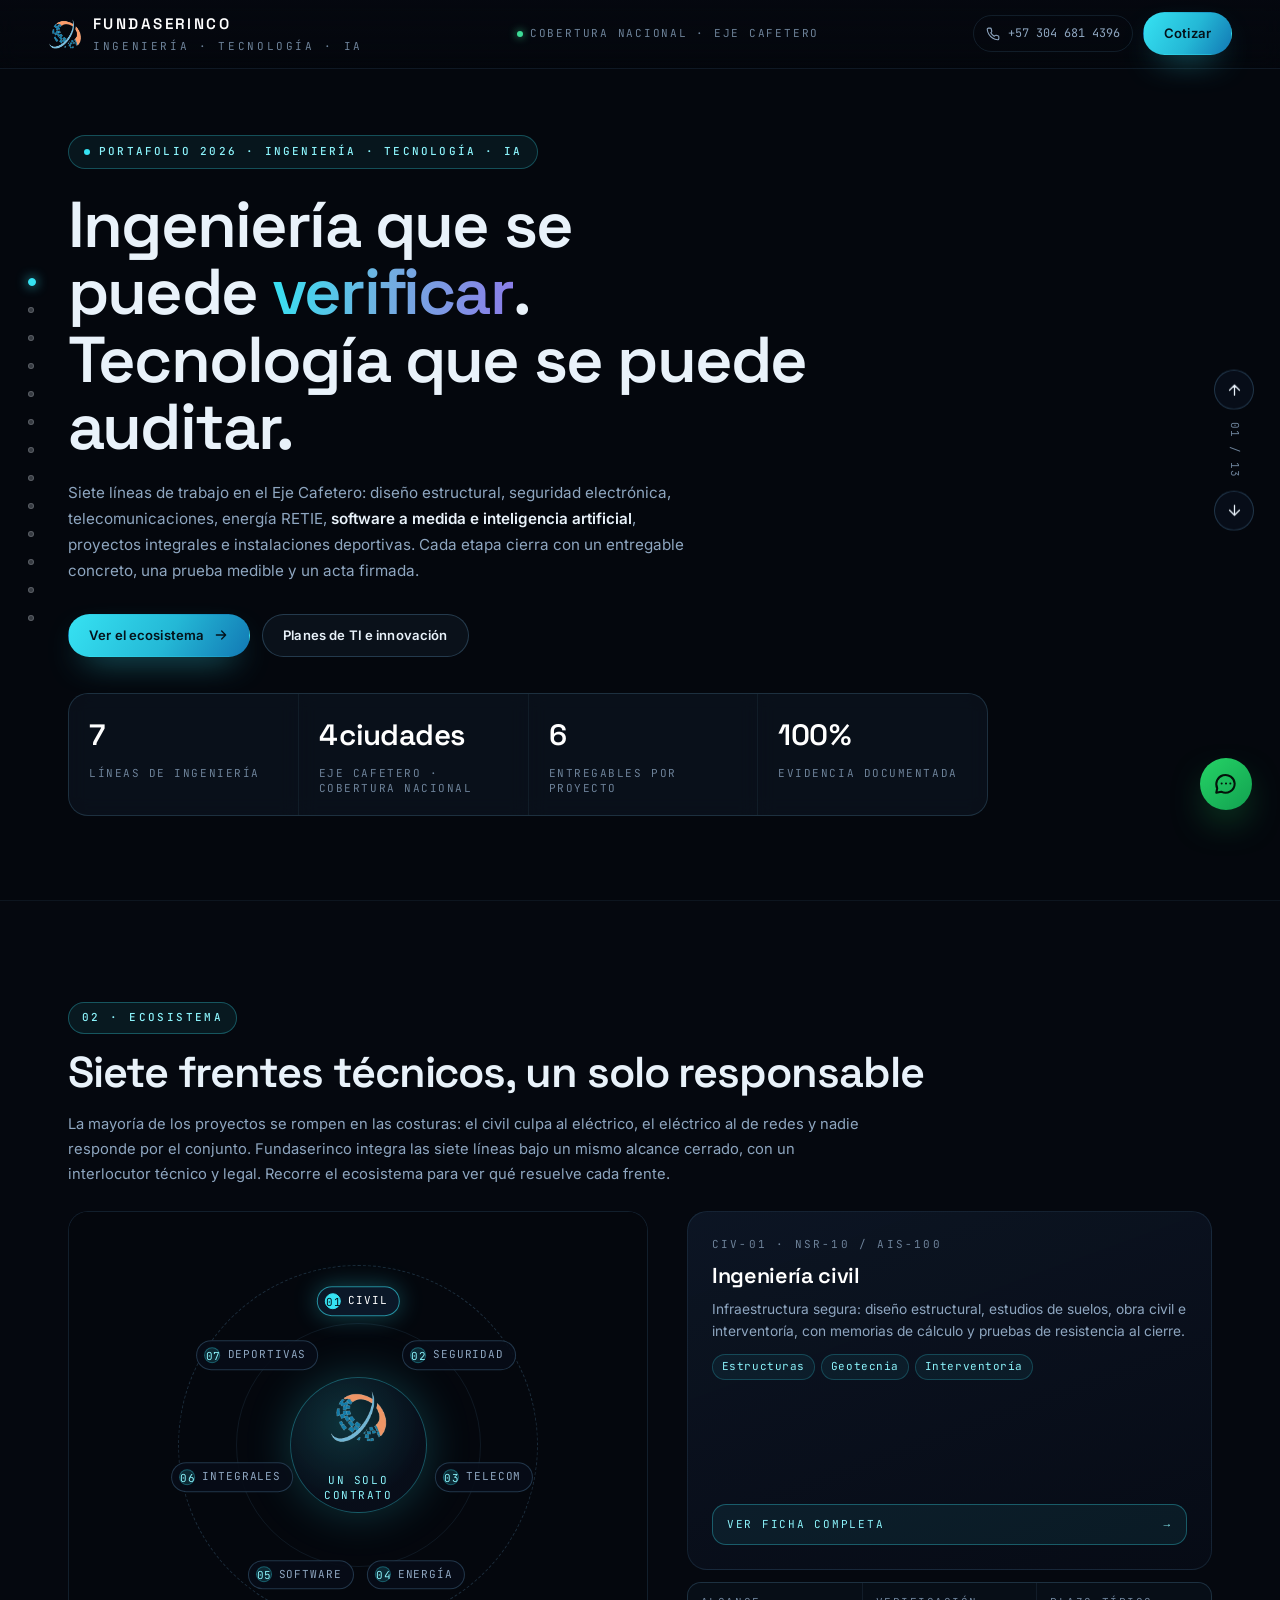
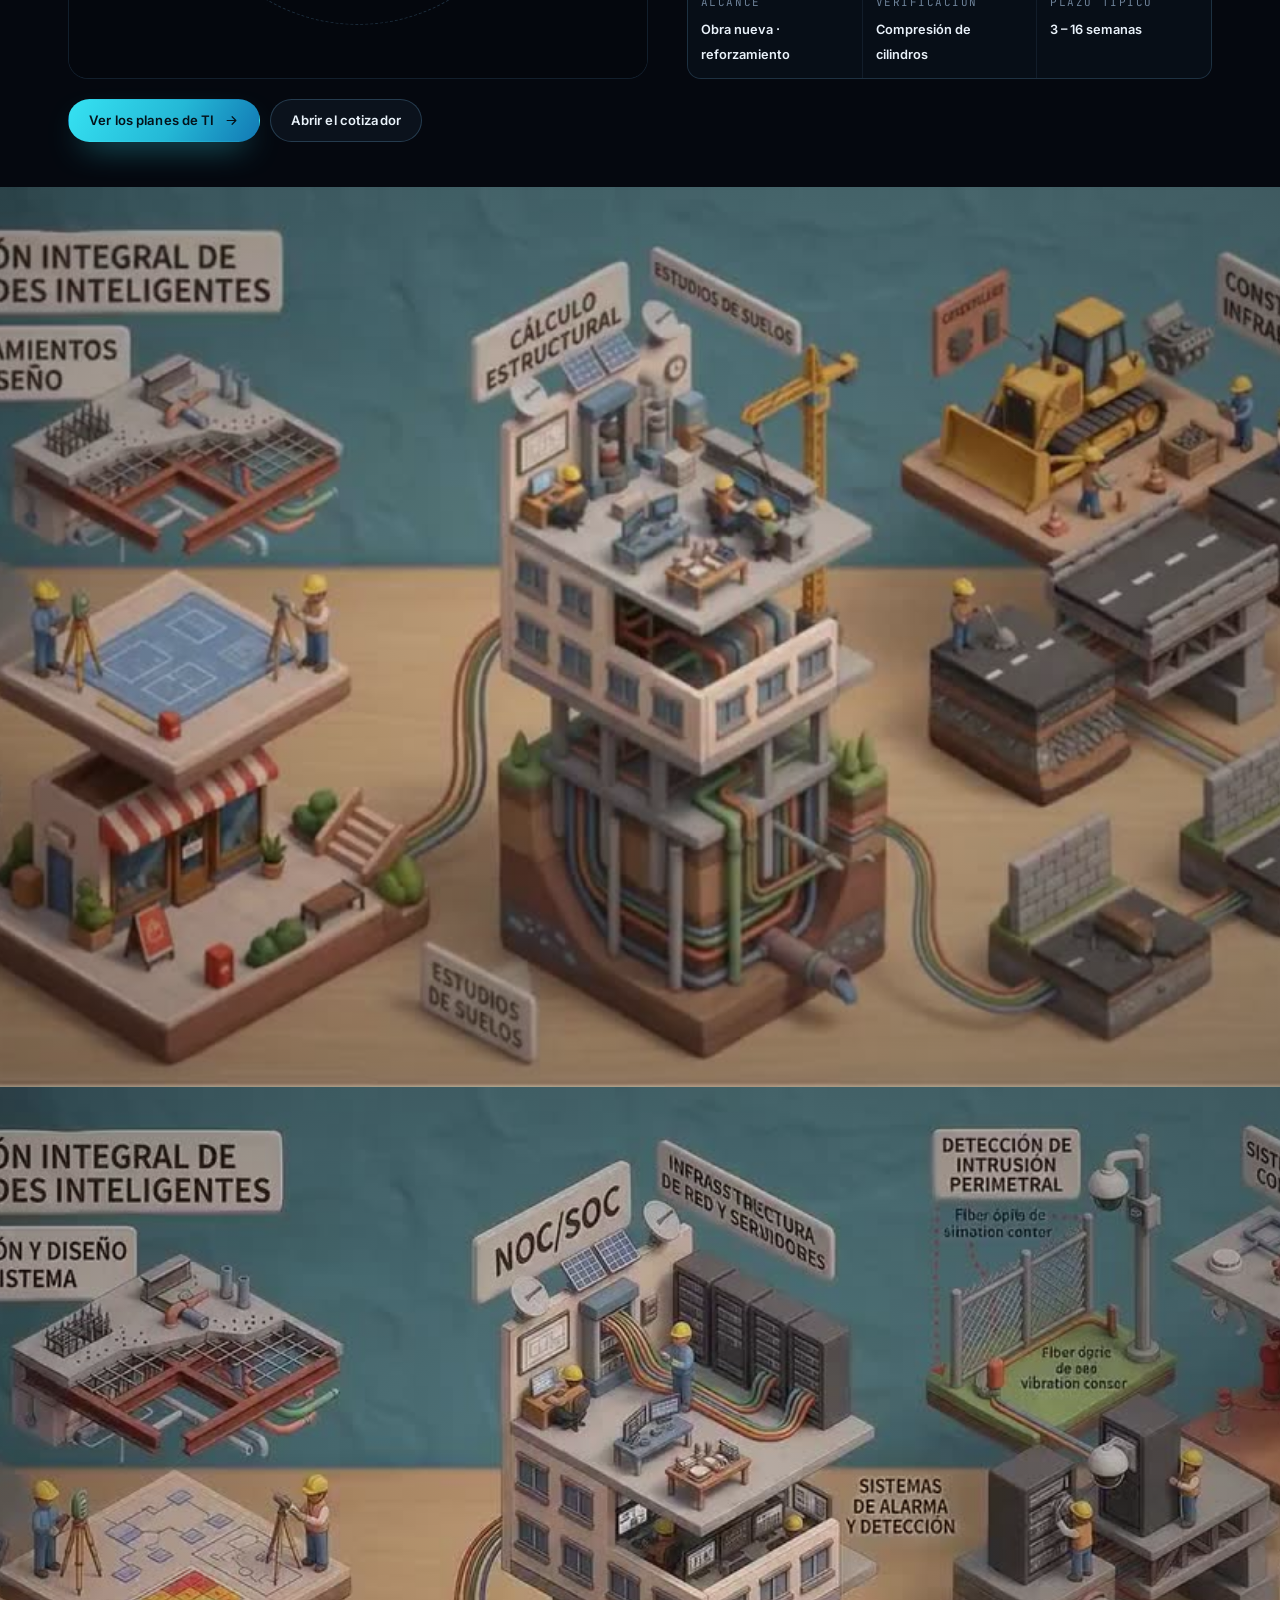
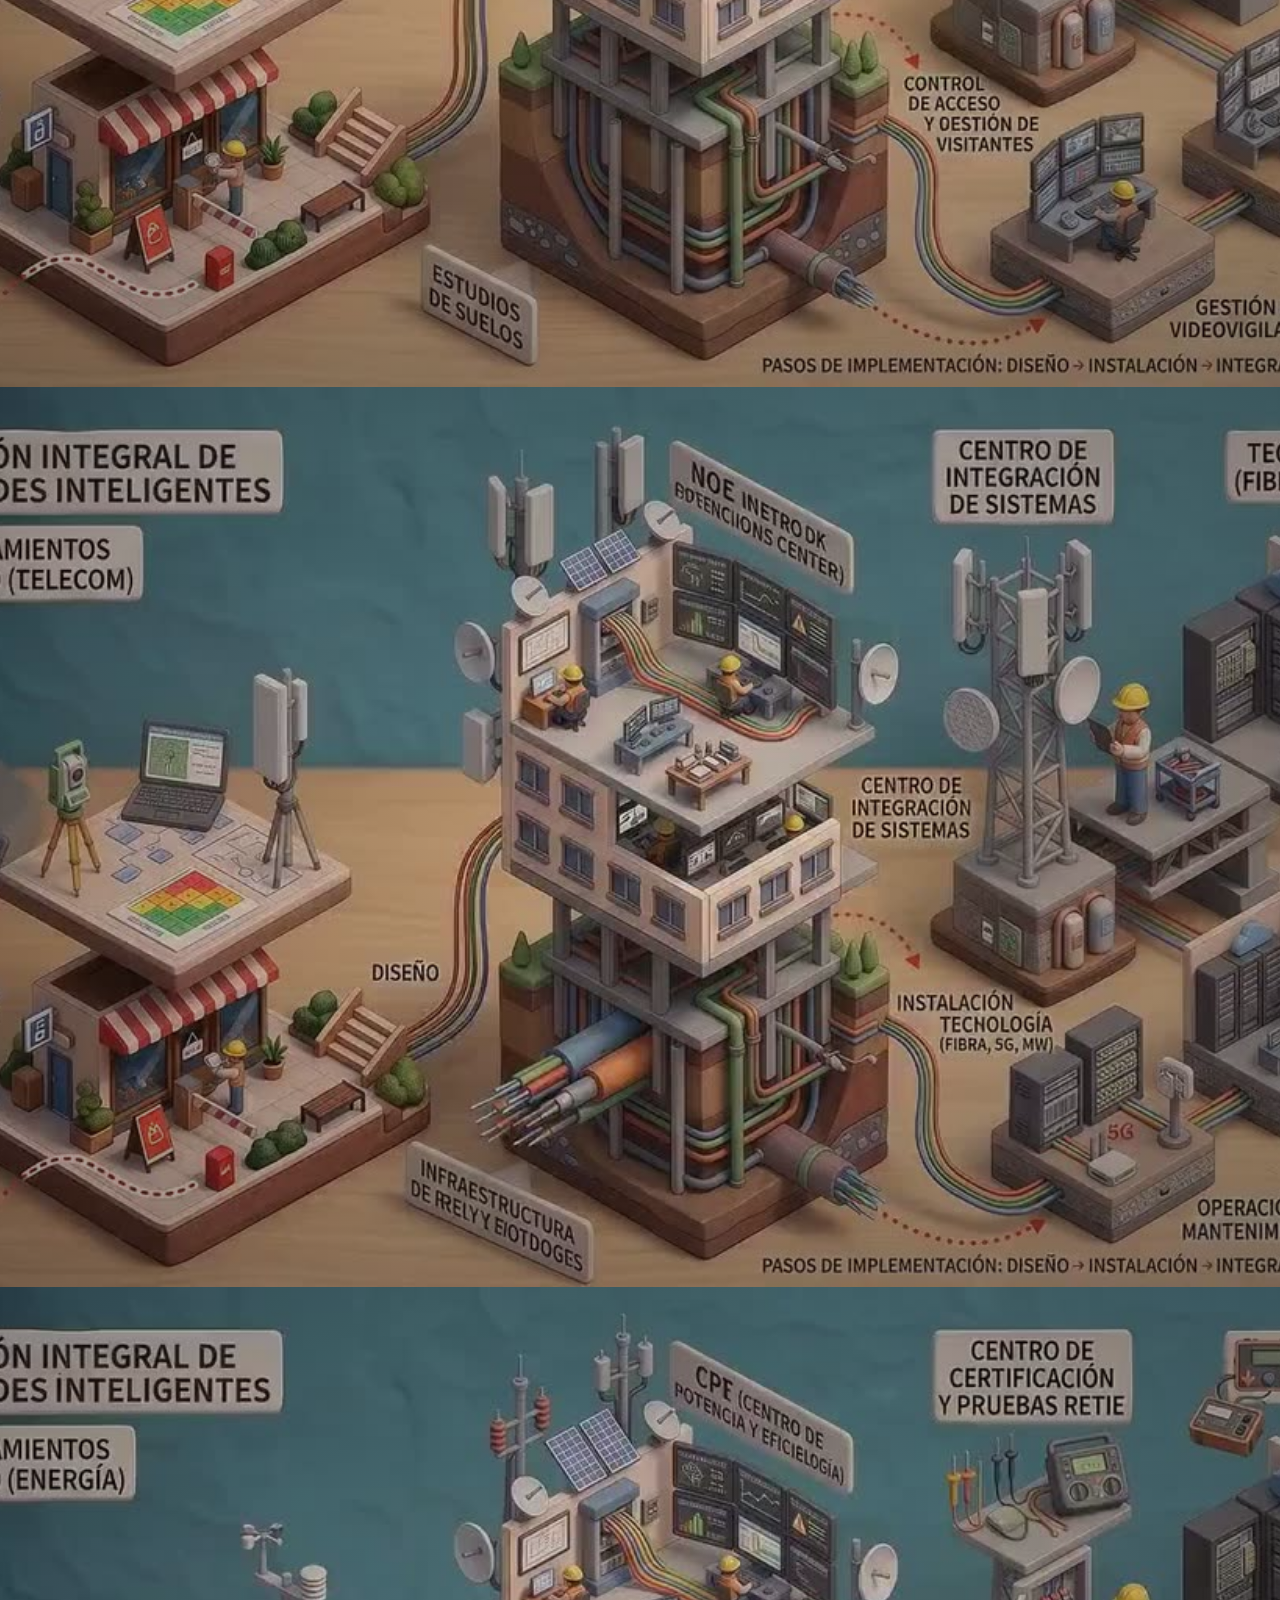
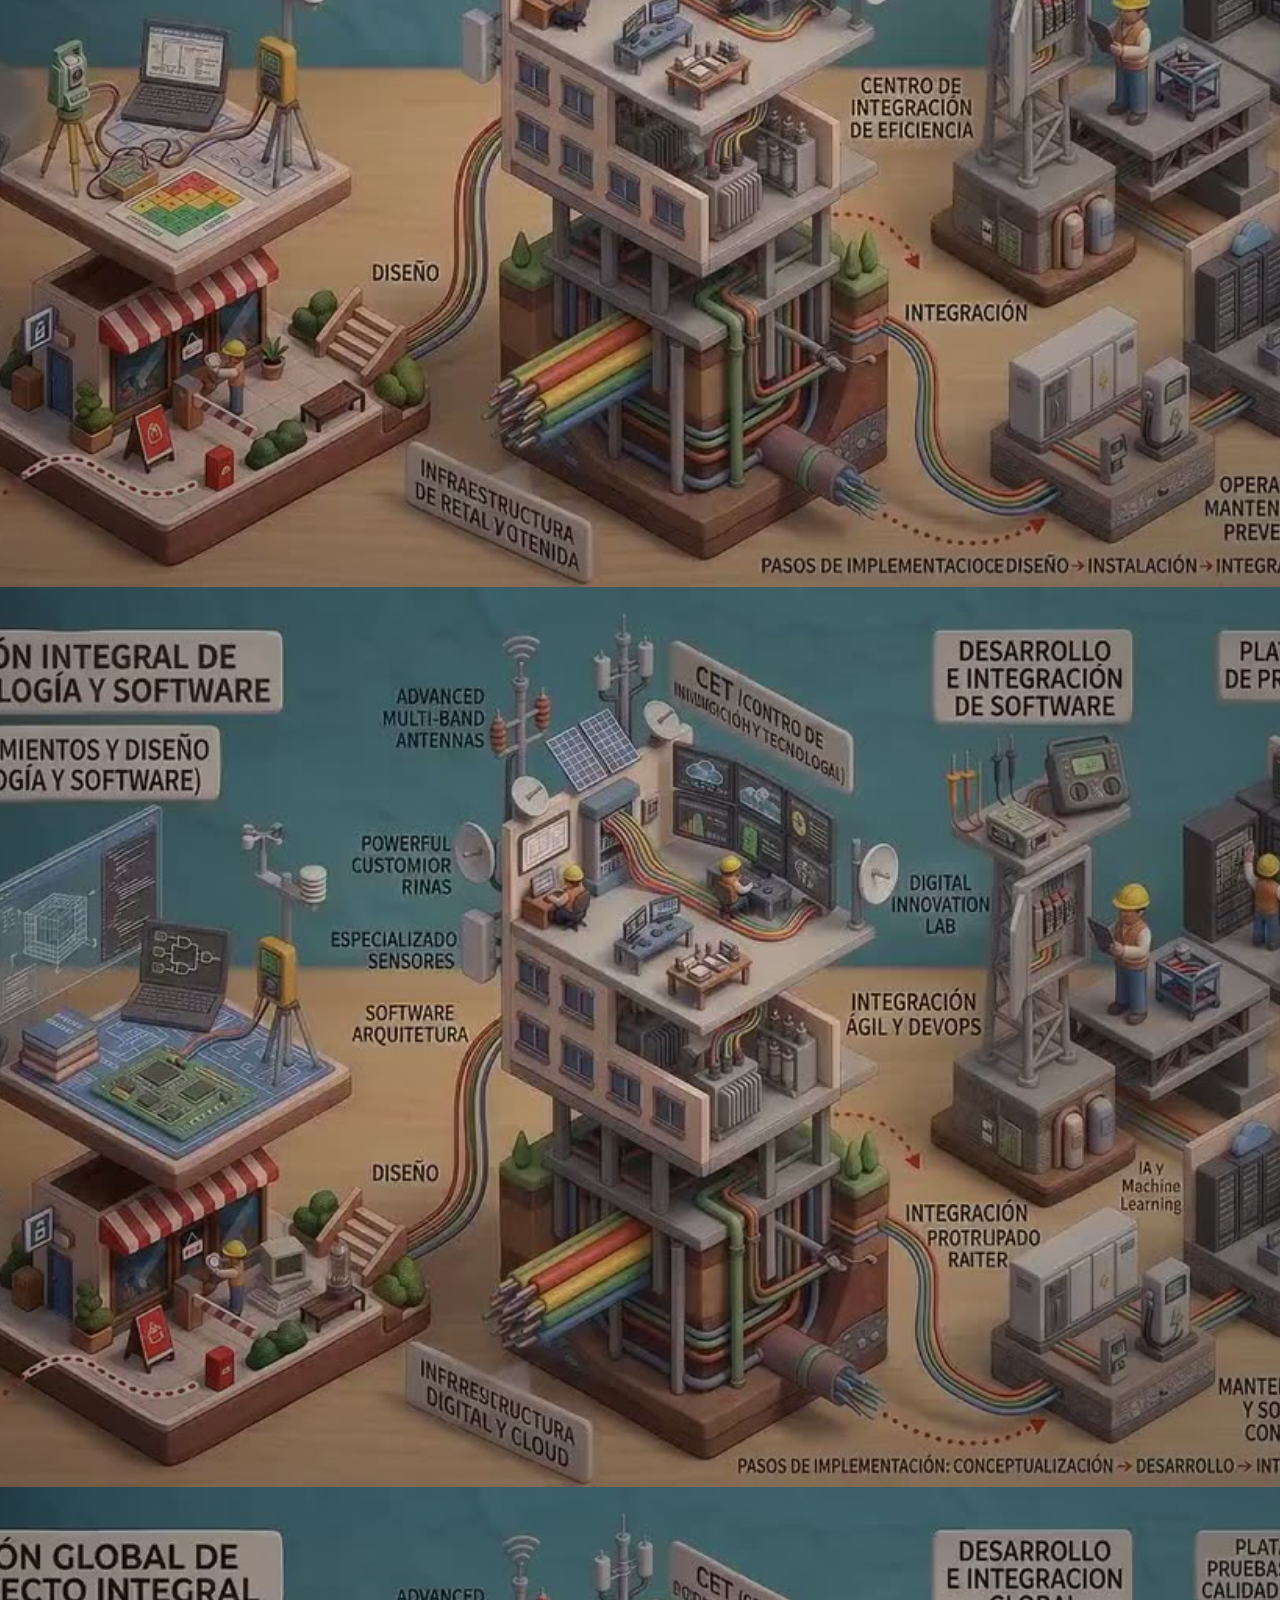
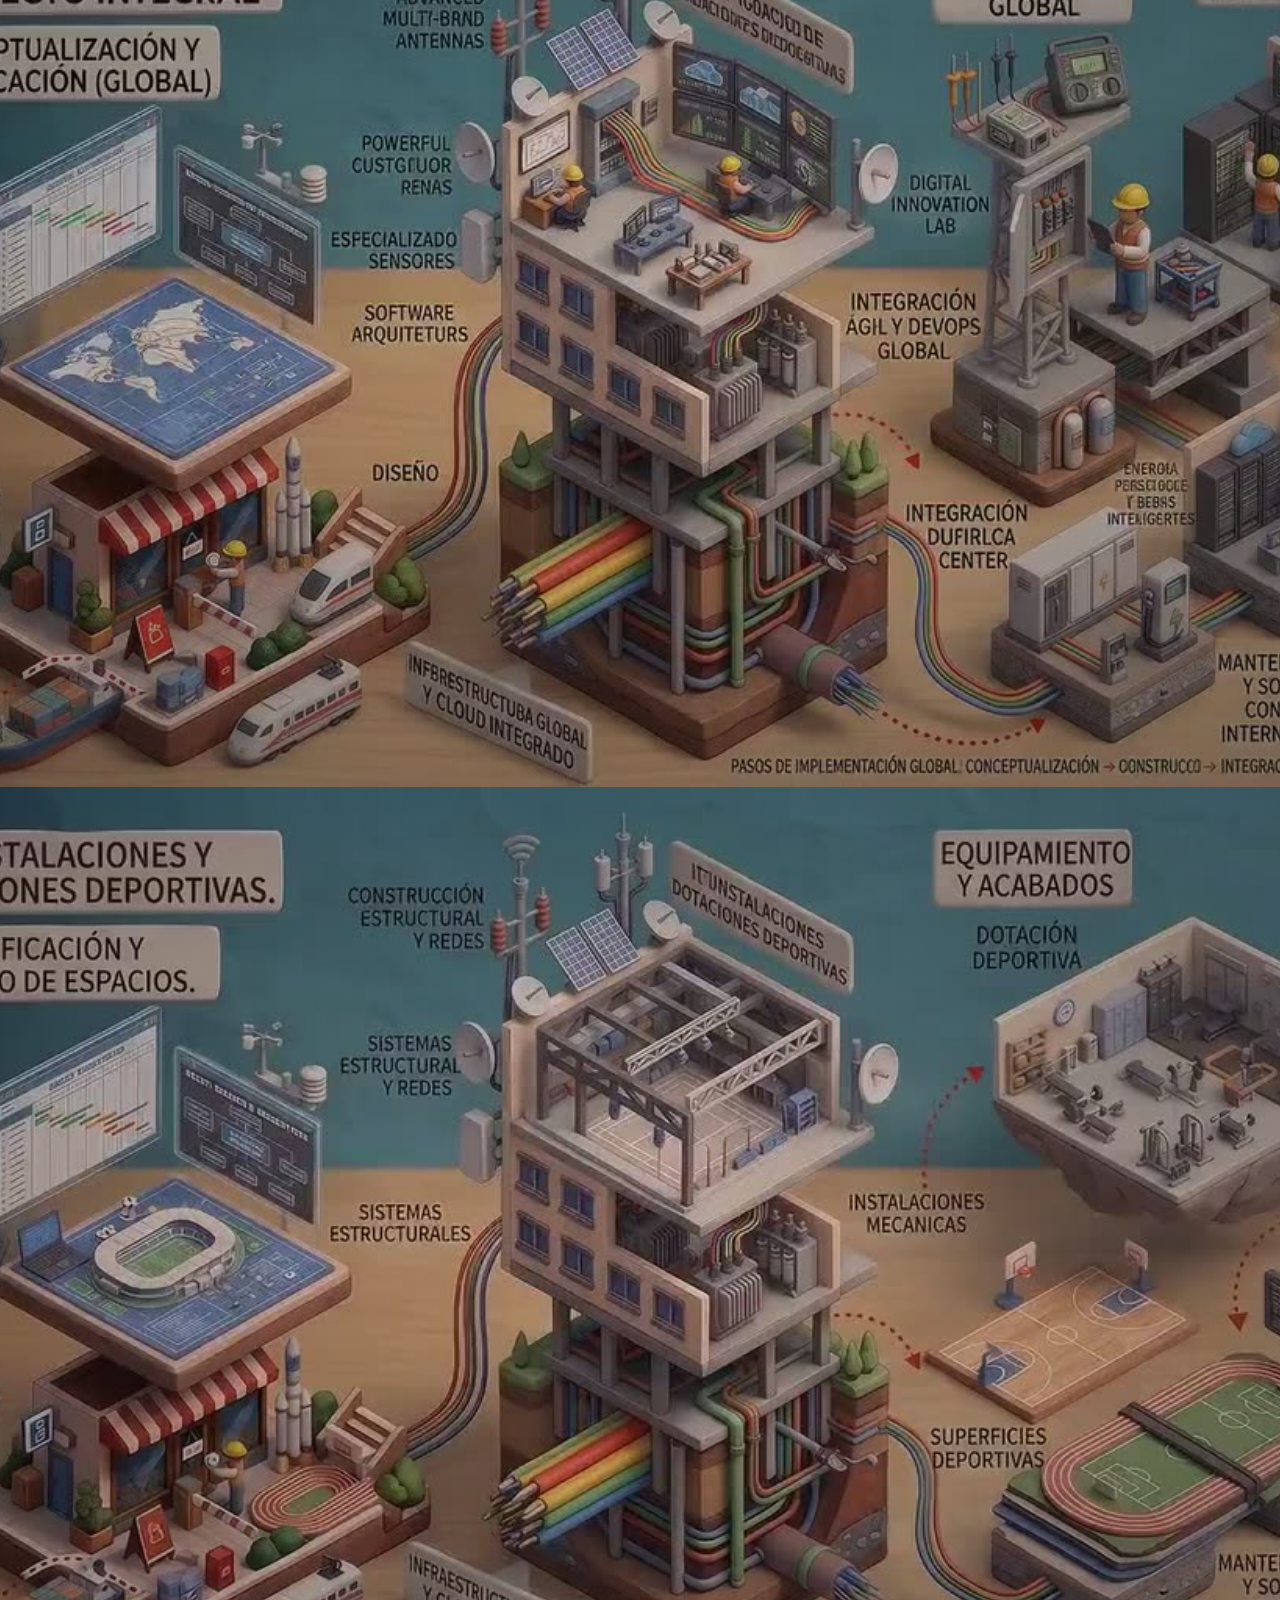
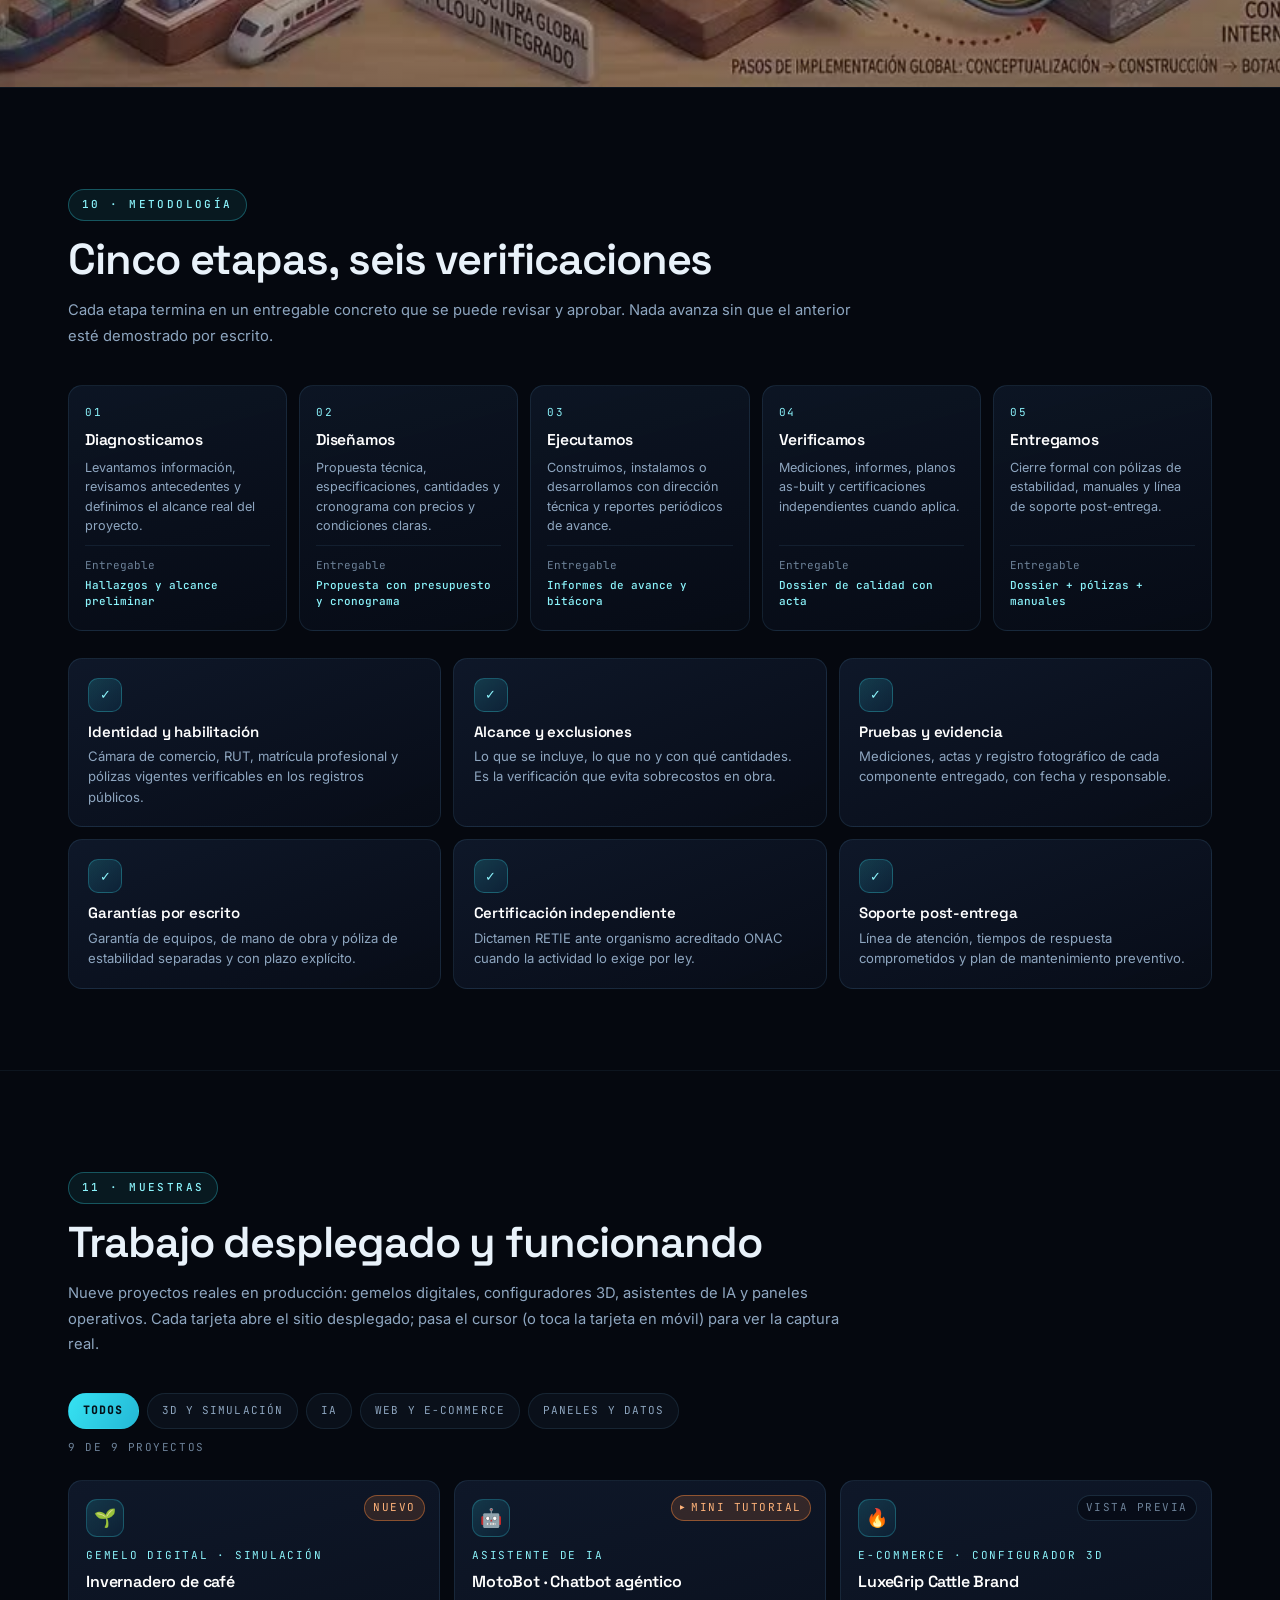
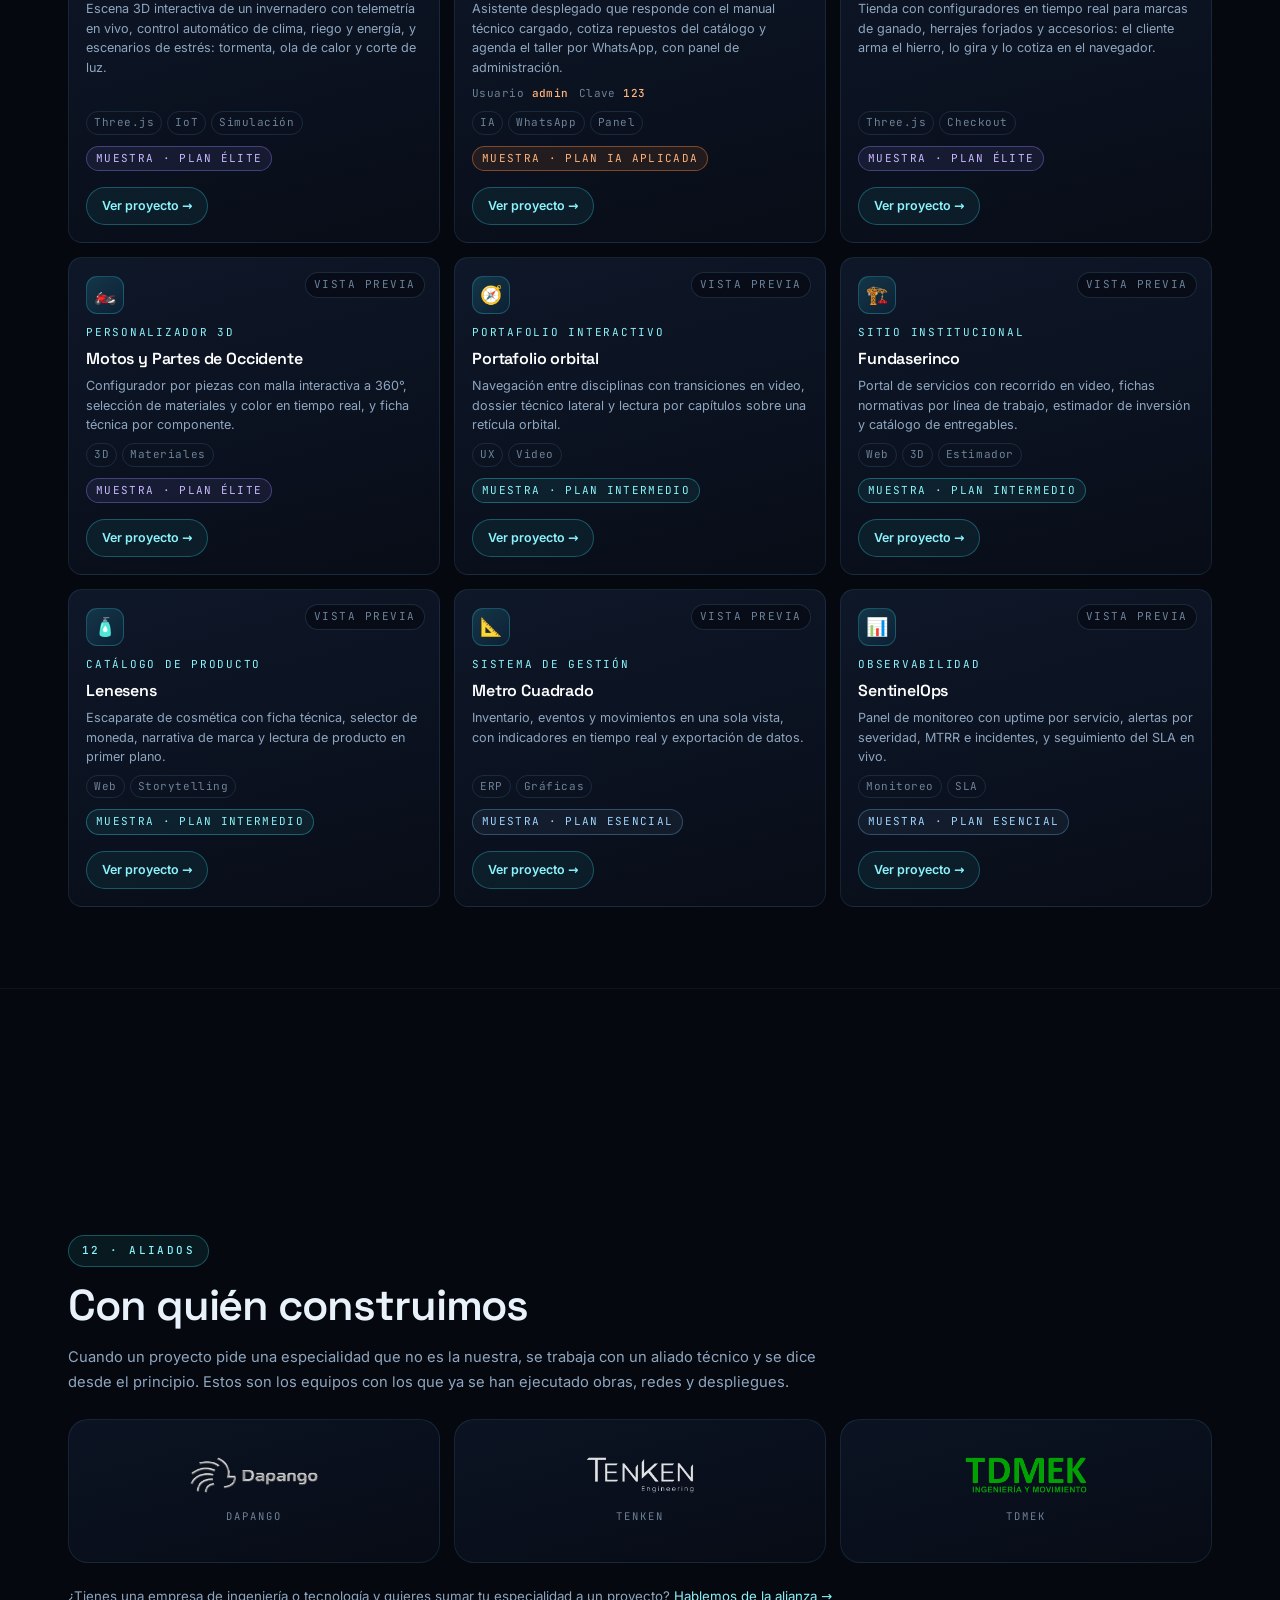
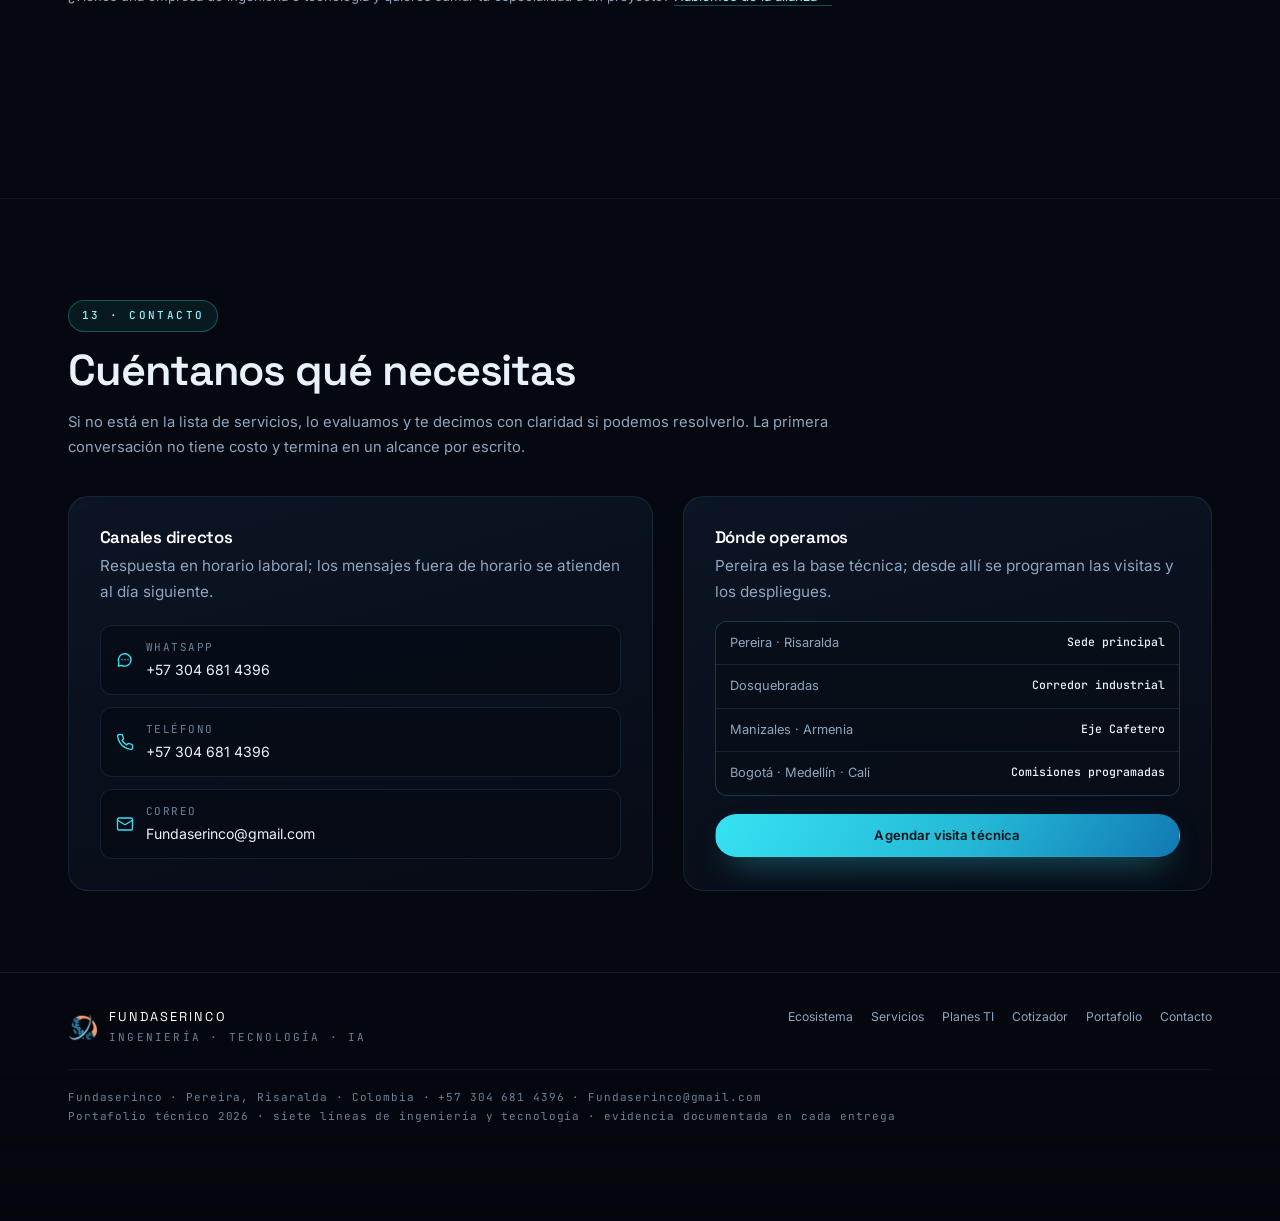
==== commit 4436c8a9: "Ajustes responsive para tablet y pantallas verticales - El hero de la portada ya no recorta el texto" ====
--- a/index.html
+++ b/index.html
@@ -26,7 +26,7 @@
 <link rel="preload" href="assets/fonts/jetbrains-mono-latin.woff2" as="font" type="font/woff2" crossorigin>
 <link rel="stylesheet" href="css/fonts.css?v=20261120e">
 <script>document.documentElement.classList.remove("no-js");</script>
-<link rel="stylesheet" href="css/styles.css?v=20261122f">
+<link rel="stylesheet" href="css/styles.css?v=20261122g">
 </head>
 <body>
 
@@ -1071,7 +1071,7 @@
 
 <script src="js/loader.js?v=20261122c" defer></script>
 <script src="js/main.js?v=20261120e" defer></script>
-<script src="js/hero-video.js?v=20261120e" defer></script>
+<script src="js/hero-video.js?v=20261122g" defer></script>
 <script src="js/sequence.js?v=20261120e" defer></script>
 <script src="js/deck.js?v=20261120e" defer></script>
 <script src="js/orbital.js?v=20261120e" defer></script>
--- a/css/styles.css
+++ b/css/styles.css
@@ -315,12 +315,15 @@
   position:relative;
   min-height:100vh;min-height:100svh;
   display:flex;align-items:center;
-  overflow:hidden;
+  /* el recorte del video va en .scene-stage: si el texto crece (pantallas
+     bajas o en horizontal), la sección crece y el contenido no se corta */
+  overflow:visible;
   padding-top:var(--bar-h);
 }
 .scene-stage{
   position:absolute;inset:0;z-index:0;
   display:grid;place-items:center;
+  overflow:hidden;
 }
 .scene-media{position:absolute;inset:0;background:#04070d;overflow:hidden}
 .scene-video{
@@ -1555,6 +1558,25 @@
   .hstat{padding:14px 16px}
 }
 
+/* Móvil y tablet en horizontal: el hero no cabe centrado, así que se apoya
+   arriba y se comprime el ritmo vertical en lugar de recortar el texto. */
+@media (max-height:680px){
+  .scene{align-items:flex-start}
+  .scene-content{padding-top:12px;padding-bottom:24px}
+  .scene-content h1{font-size:clamp(1.45rem,3.6vw,2.15rem);margin:10px 0 10px}
+  .scene-content .lead{font-size:.85rem;line-height:1.52}
+  .scene-actions{margin-top:14px;gap:8px}
+  .hero-stats{margin-top:16px}
+  .hstat{padding:11px 13px}
+  .scene-badge{font-size:.62rem}
+}
+
+/* Puntos del deck: más área de toque donde hay dedo y sitio de sobra */
+@media (pointer:coarse) and (min-height:700px){
+  .deck-dots{gap:3px}
+  .deck-dot{min-height:30px;padding:0 12px}
+}
+
 /* ---------- 20. MOVIMIENTO REDUCIDO ---------- */
 @media (prefers-reduced-motion:reduce){
   *,*::before,*::after{
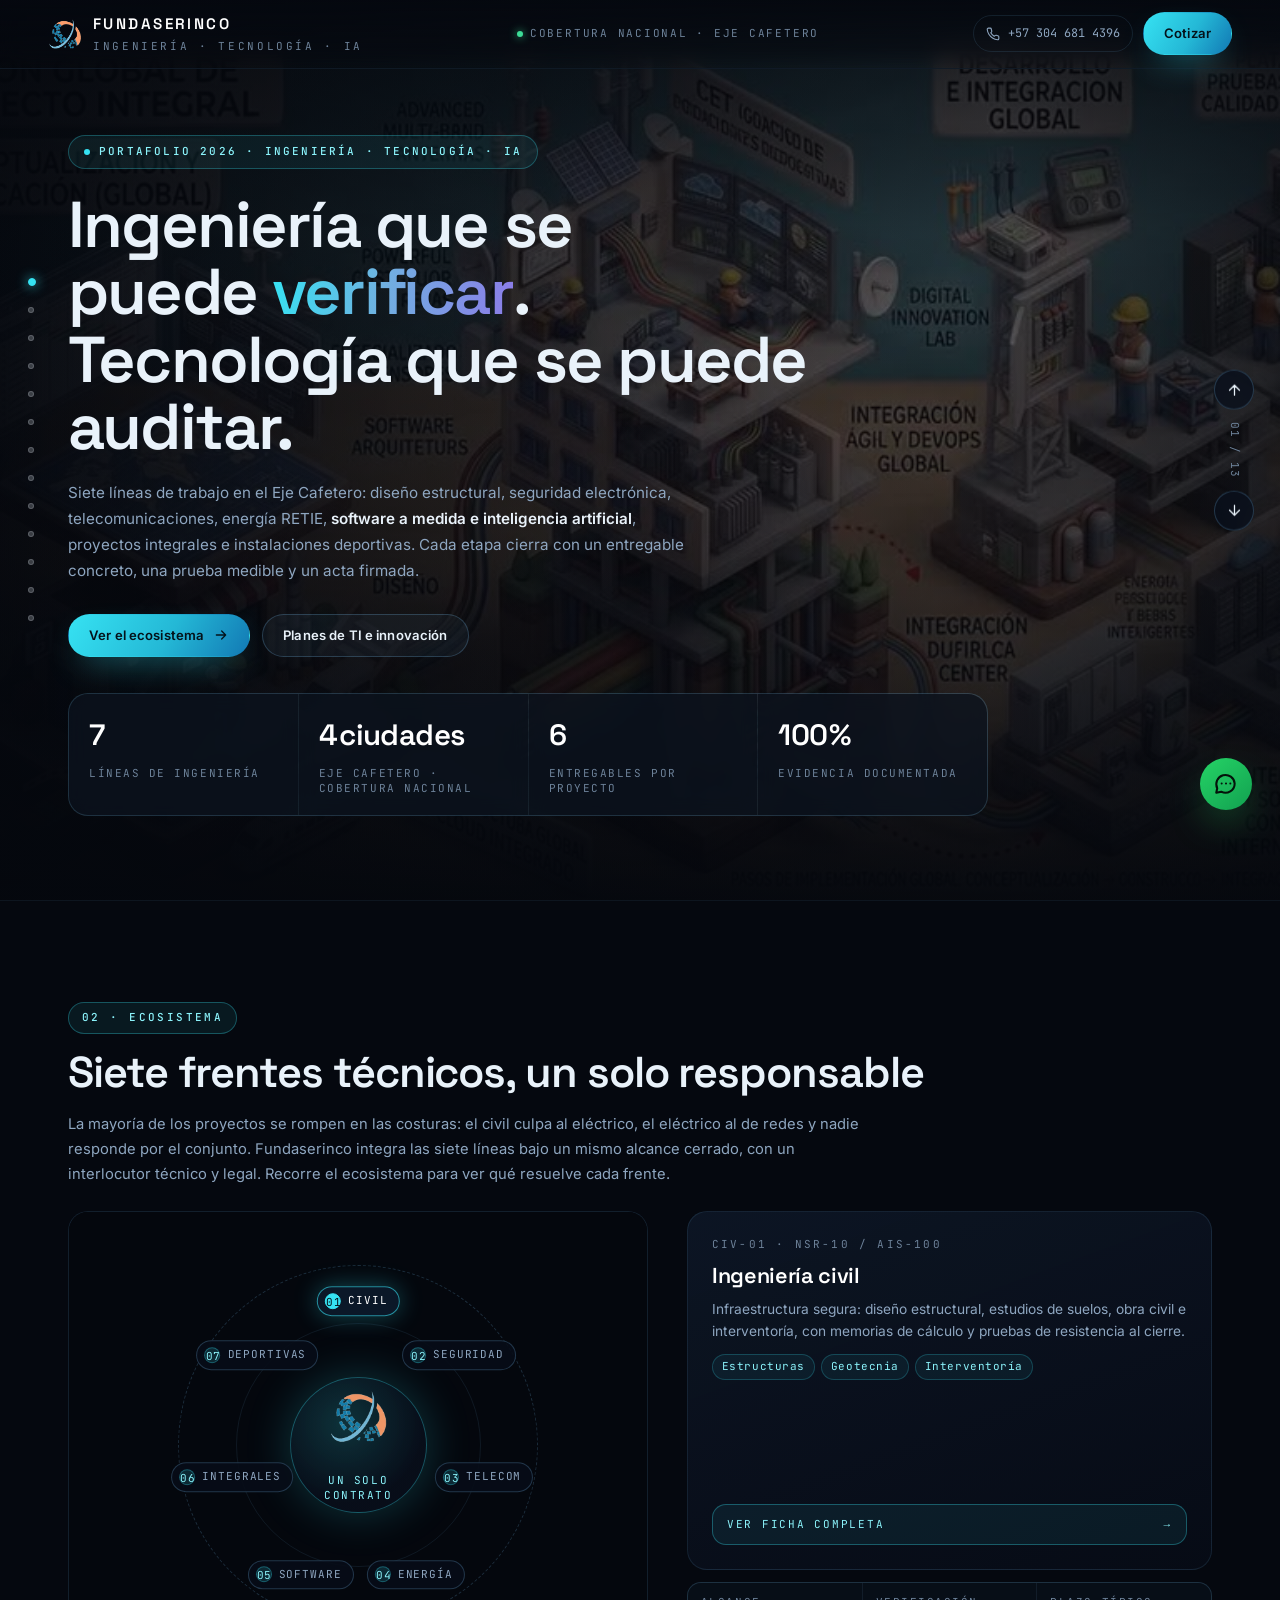
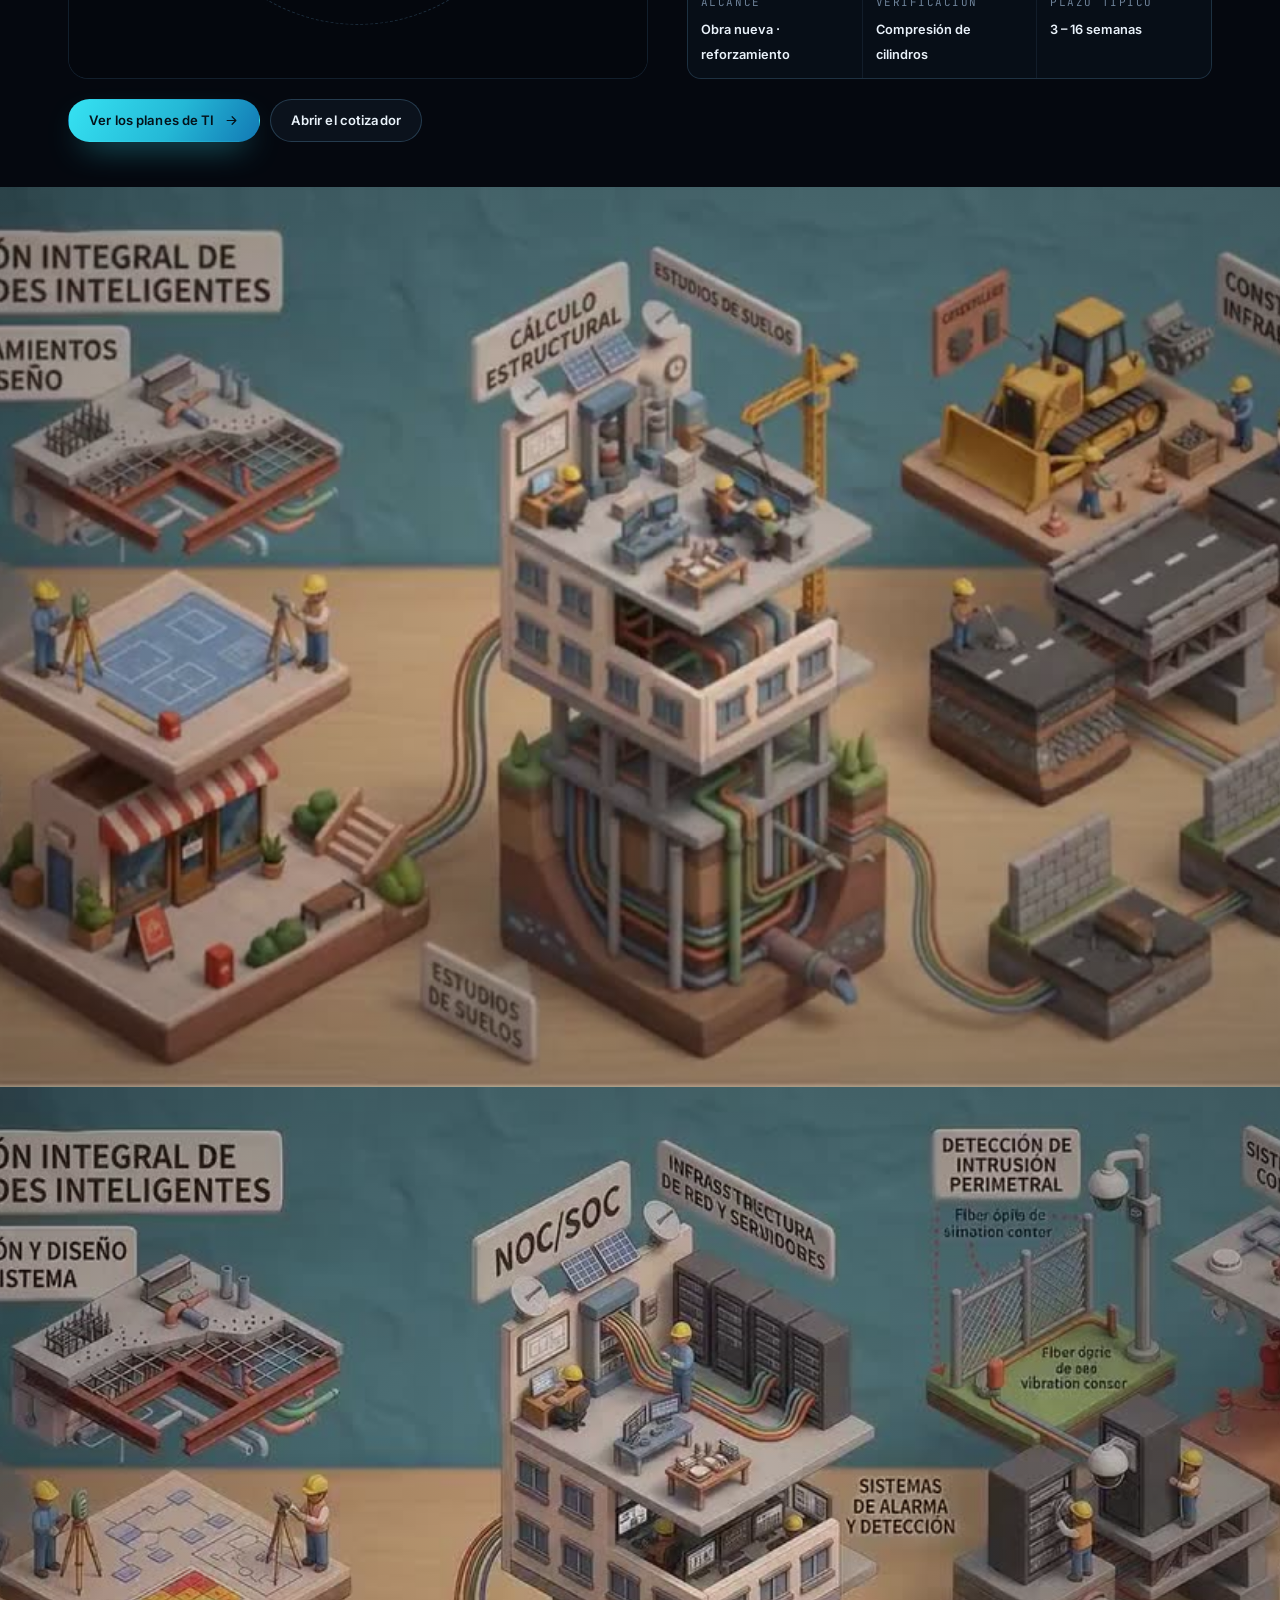
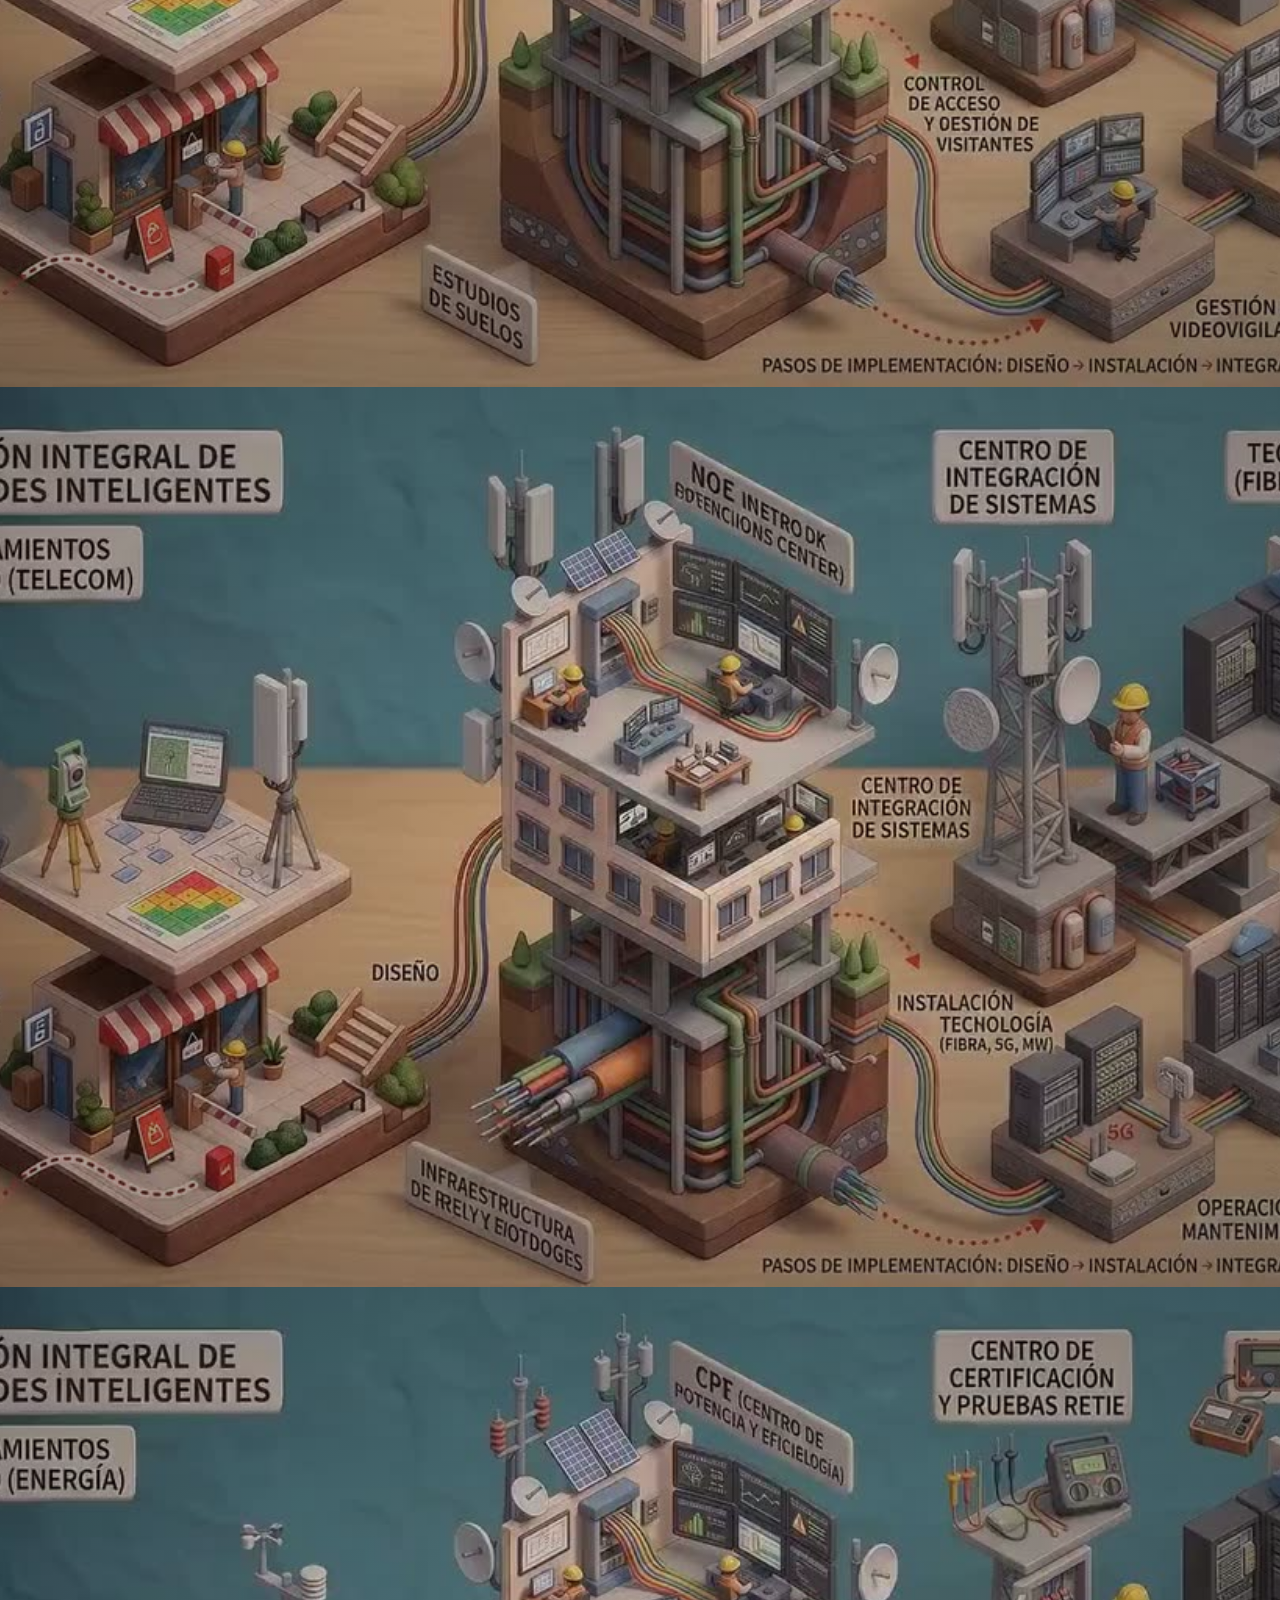
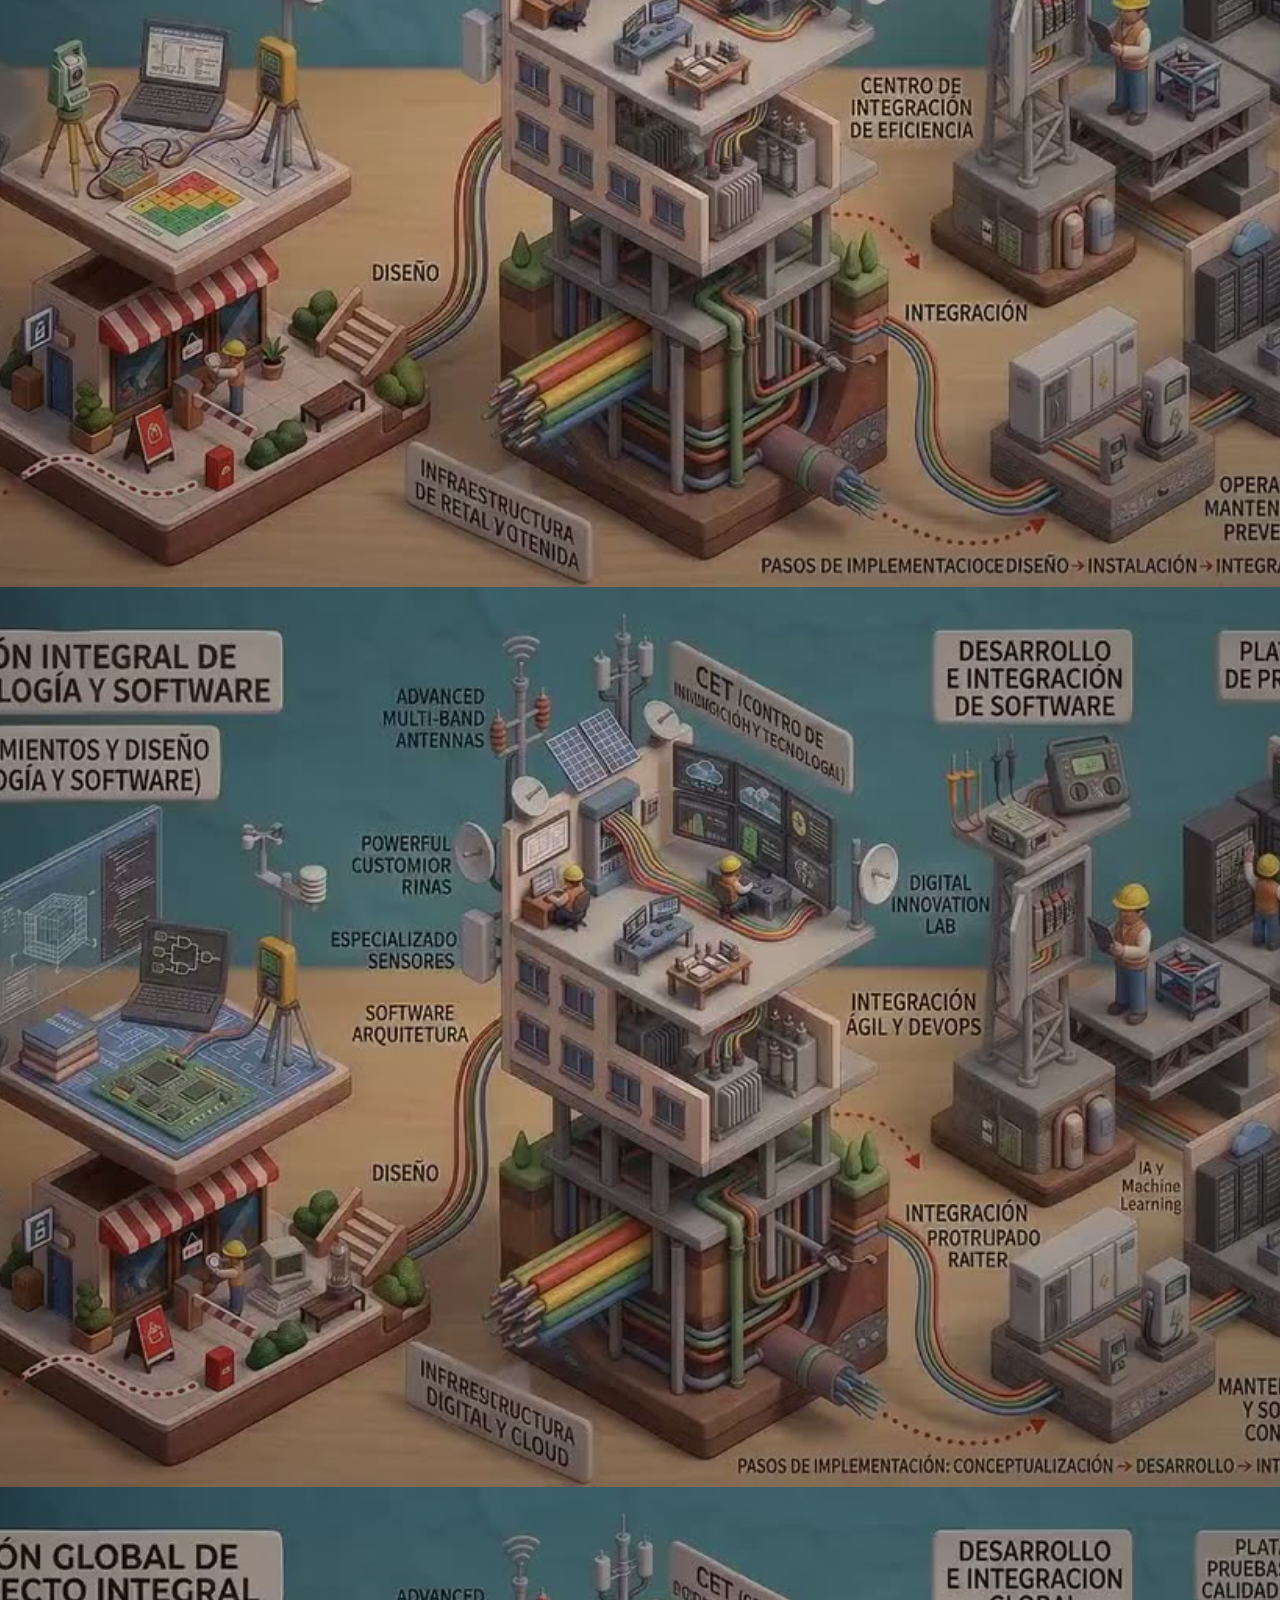
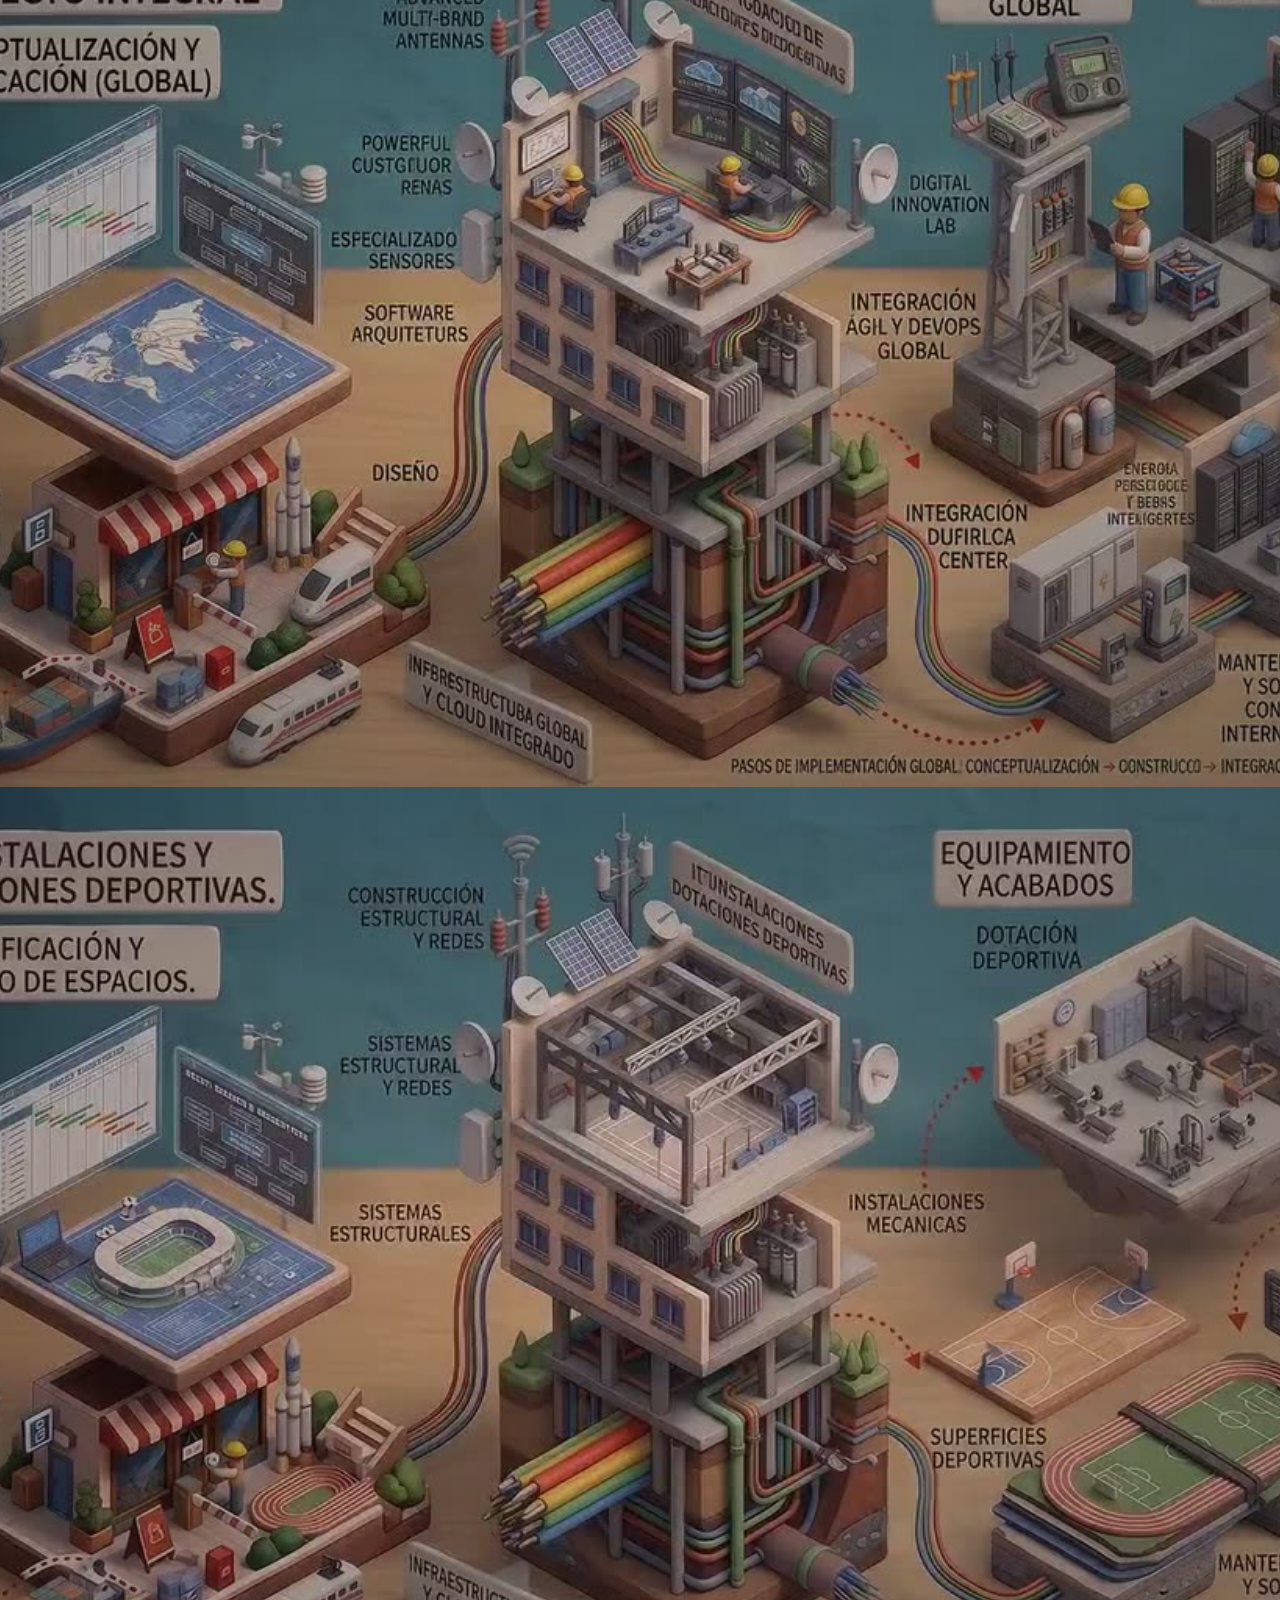
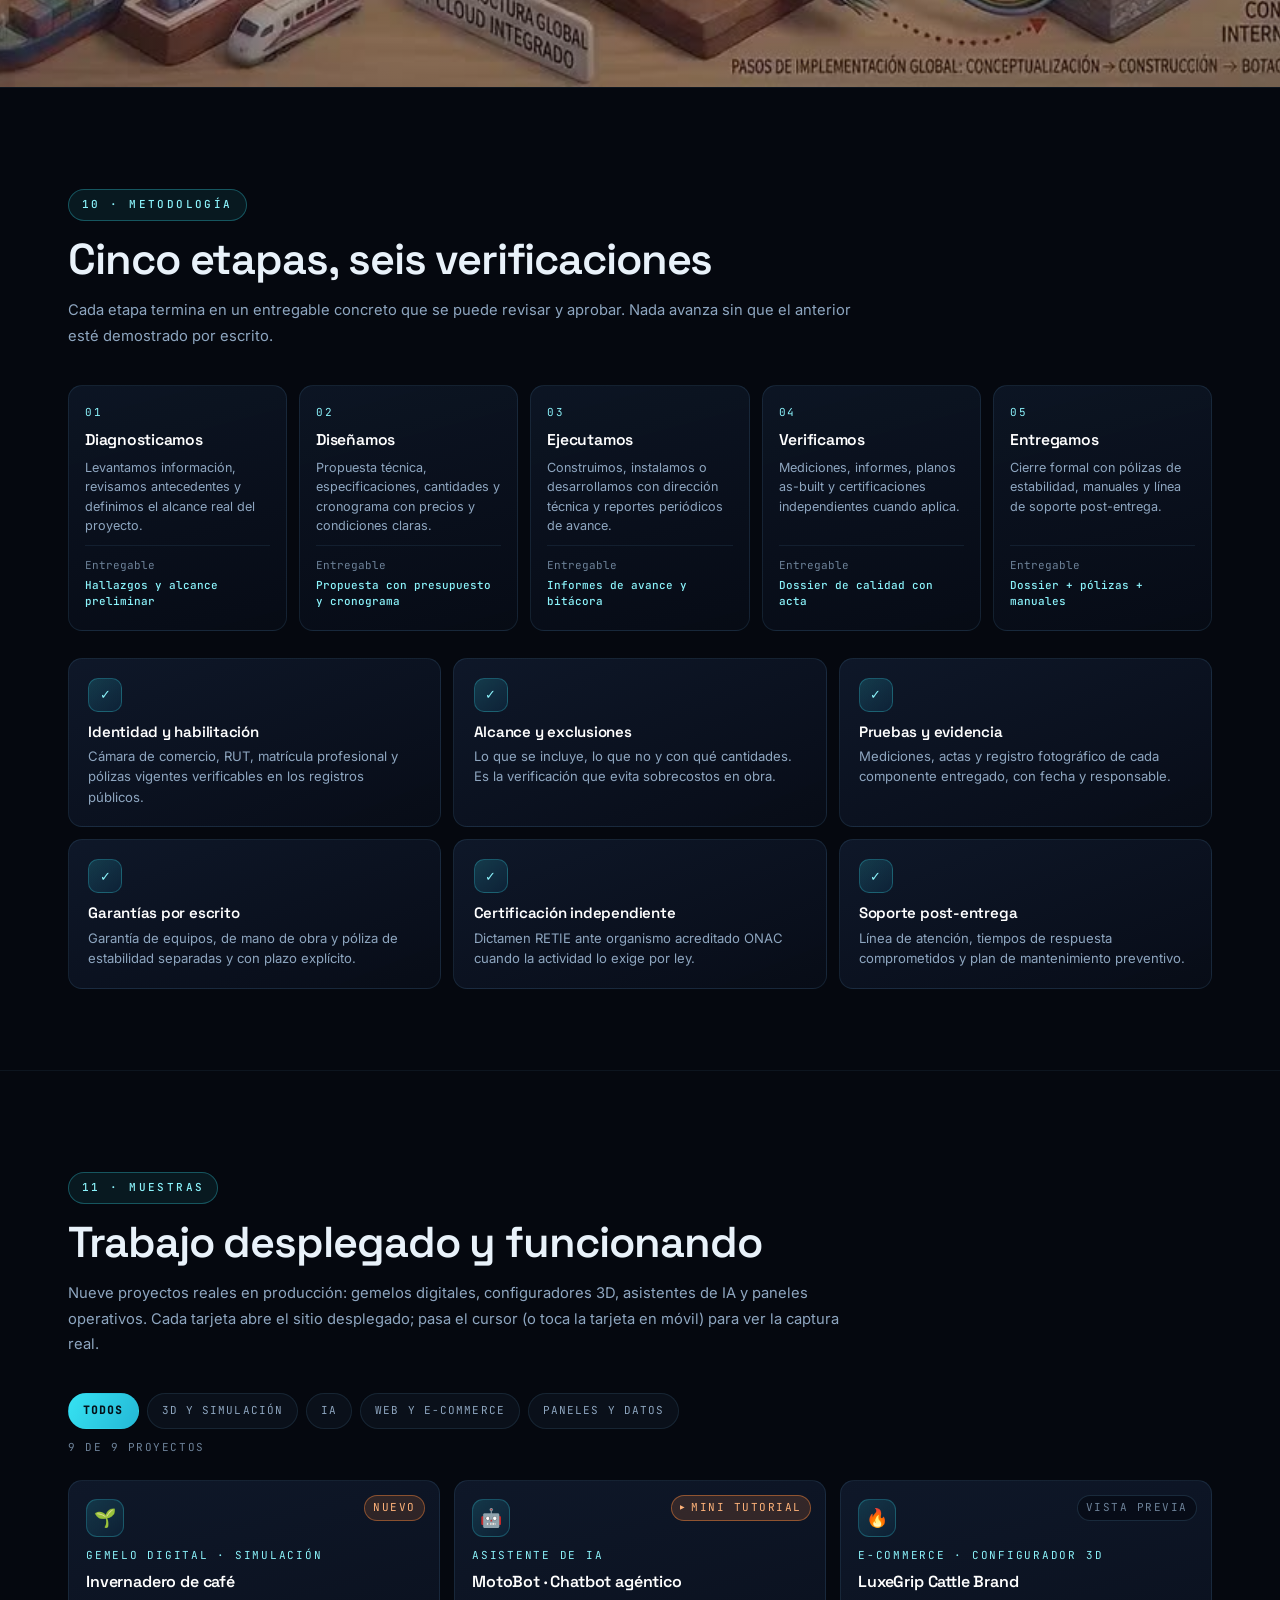
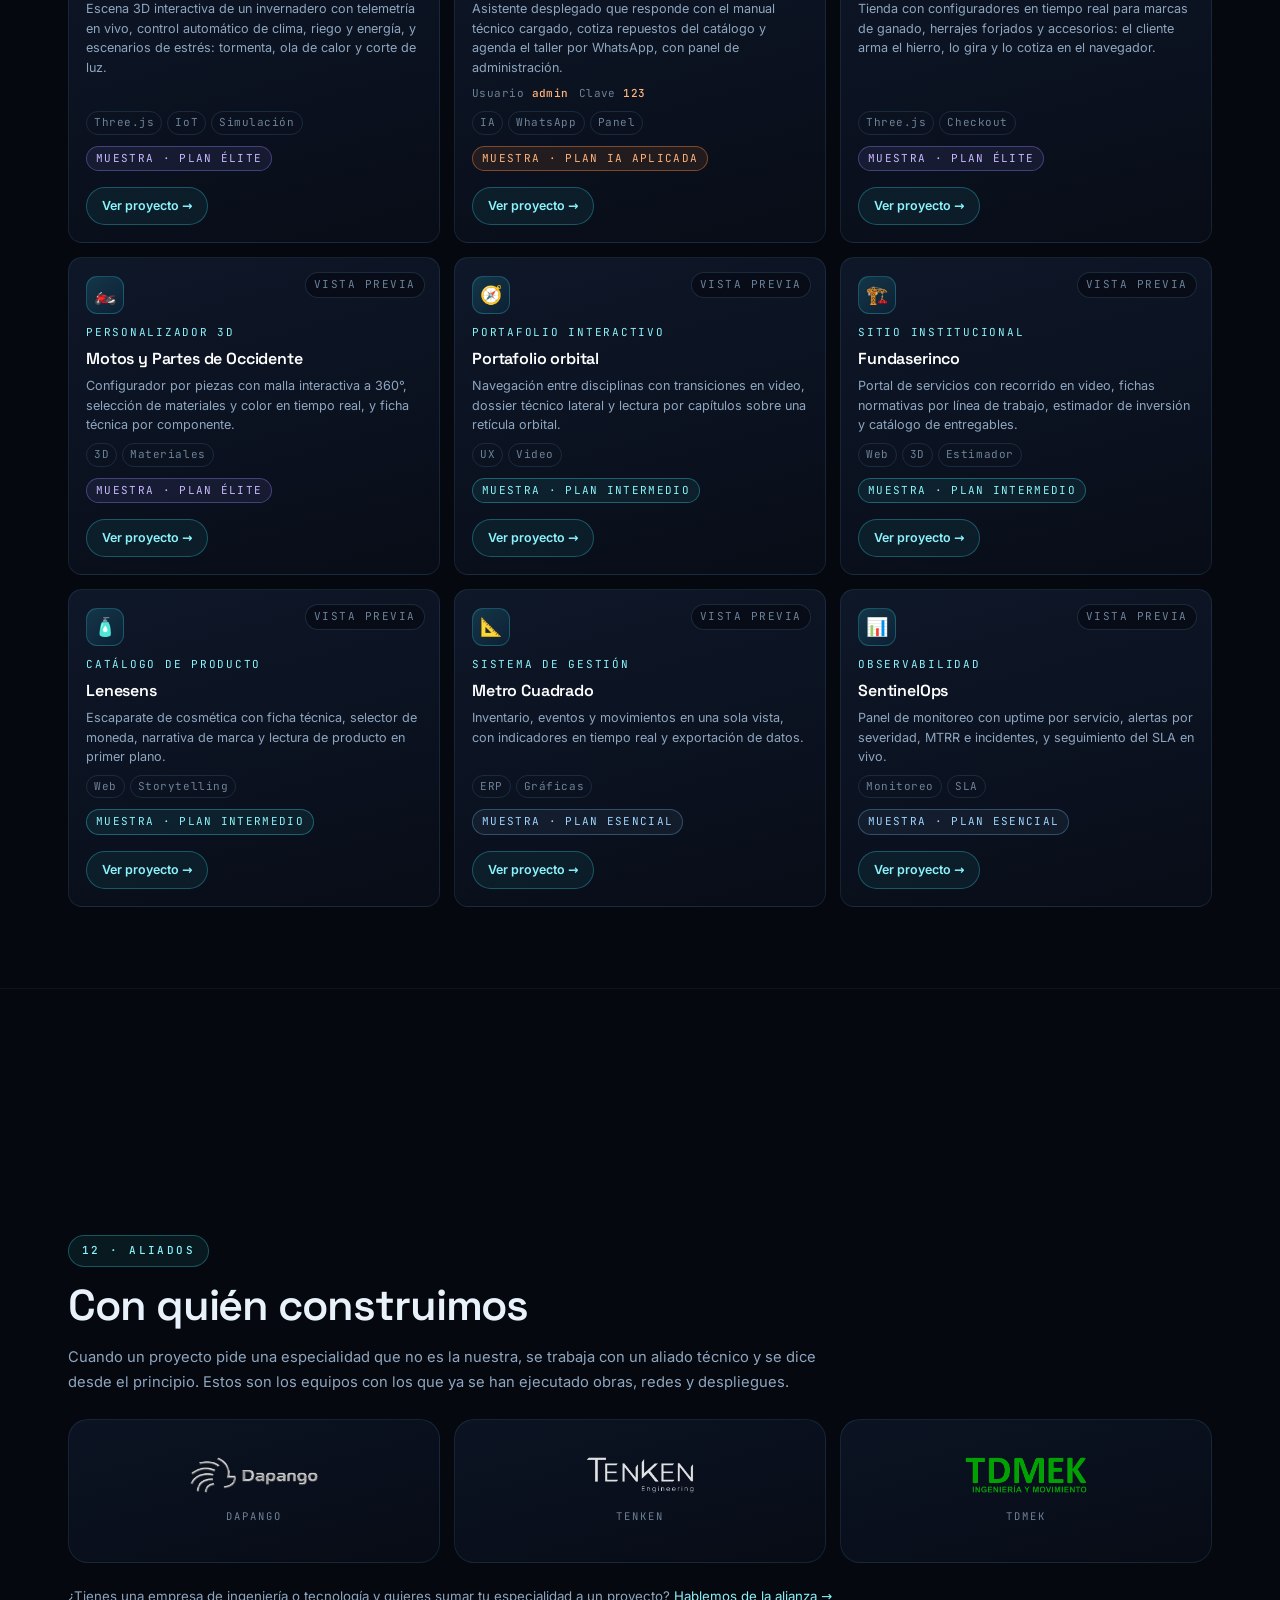
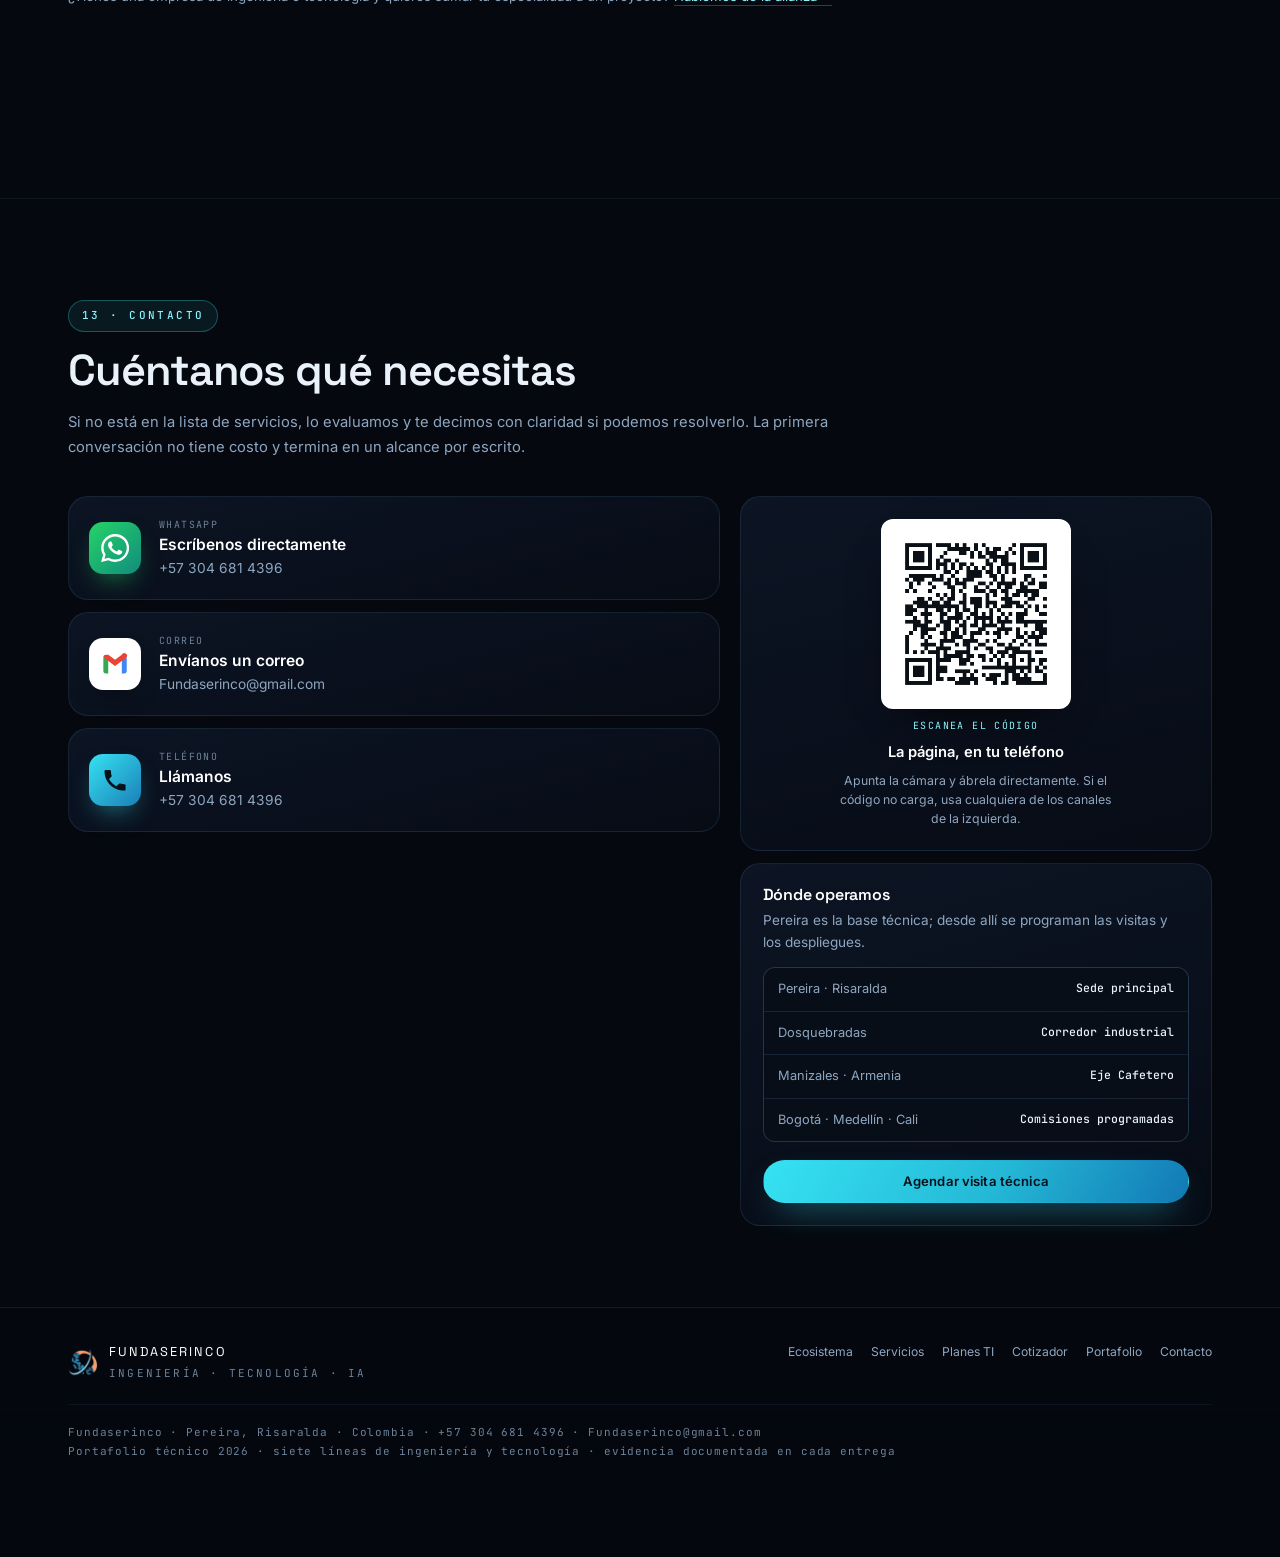
==== commit c61faa6f: "Contacto con iconos de marca y codigo QR - Las tres vias de contacto pasan al formato de las propues" ====
--- a/index.html
+++ b/index.html
@@ -26,7 +26,7 @@
 <link rel="preload" href="assets/fonts/jetbrains-mono-latin.woff2" as="font" type="font/woff2" crossorigin>
 <link rel="stylesheet" href="css/fonts.css?v=20261120e">
 <script>document.documentElement.classList.remove("no-js");</script>
-<link rel="stylesheet" href="css/styles.css?v=20261122g">
+<link rel="stylesheet" href="css/styles.css?v=20261122i">
 </head>
 <body>
 
@@ -992,36 +992,66 @@
     </div>
 
     <div class="contact-grid">
-      <div class="contact-card reveal">
-        <h3>Canales directos</h3>
-        <p class="sec-sub">Respuesta en horario laboral; los mensajes fuera de horario se atienden al día siguiente.</p>
-        <ul class="contact-list">
-          <li><a href="https://wa.me/573046814396?text=Hola%2C%20quiero%20cotizar%20un%20proyecto%20con%20Fundaserinco." target="_blank" rel="noopener">
-            <svg viewBox="0 0 24 24" aria-hidden="true"><path d="M20 11.5a8.5 8.5 0 0 1-12.4 7.6L3 20l.9-4.1A8.5 8.5 0 1 1 20 11.5Z"/><path d="M8 11.5h.01M12 11.5h.01M16 11.5h.01"/></svg>
-            <span><small>WhatsApp</small>+57 304 681 4396</span>
-          </a></li>
-          <li><a href="tel:+573046814396">
-            <svg viewBox="0 0 24 24" aria-hidden="true"><path d="M22 16.92v3a2 2 0 0 1-2.18 2 19.79 19.79 0 0 1-8.63-3.07 19.5 19.5 0 0 1-6-6 19.79 19.79 0 0 1-3.07-8.67A2 2 0 0 1 4.11 2h3a2 2 0 0 1 2 1.72 12.84 12.84 0 0 0 .7 2.81 2 2 0 0 1-.45 2.11L8.09 9.91a16 16 0 0 0 6 6l1.27-1.27a2 2 0 0 1 2.11-.45 12.84 12.84 0 0 0 2.81.7A2 2 0 0 1 22 16.92z"/></svg>
-            <span><small>Teléfono</small>+57 304 681 4396</span>
-          </a></li>
-          <li><a href="mailto:Fundaserinco@gmail.com">
-            <svg viewBox="0 0 24 24" aria-hidden="true"><rect x="2" y="4" width="20" height="16" rx="2"/><path d="m22 7-10 6L2 7"/></svg>
-            <span><small>Correo</small>Fundaserinco@gmail.com</span>
-          </a></li>
-        </ul>
-      </div>
-
-      <div class="contact-card reveal" data-delay="1">
-        <h3>Dónde operamos</h3>
-        <p class="sec-sub">Pereira es la base técnica; desde allí se programan las visitas y los despliegues.</p>
-        <ul class="cover-list">
-          <li><span>Pereira · Risaralda</span><b>Sede principal</b></li>
-          <li><span>Dosquebradas</span><b>Corredor industrial</b></li>
-          <li><span>Manizales · Armenia</span><b>Eje Cafetero</b></li>
-          <li><span>Bogotá · Medellín · Cali</span><b>Comisiones programadas</b></li>
-        </ul>
-        <a class="btn btn-primary btn-block" href="https://wa.me/573046814396?text=Hola%2C%20quiero%20agendar%20una%20visita%20t%C3%A9cnica." target="_blank" rel="noopener">Agendar visita técnica</a>
-      </div>
+      <div class="contact-stack">
+        <a class="channel wa reveal" href="https://wa.me/573046814396?text=Hola%2C%20quiero%20cotizar%20un%20proyecto%20con%20Fundaserinco." target="_blank" rel="noopener">
+          <span class="ch-icon" aria-hidden="true">
+            <svg viewBox="0 0 24 24" focusable="false"><path fill="currentColor" d="M20.52 3.48A11.83 11.83 0 0 0 12.08 0C5.5 0 .15 5.35.15 11.93c0 2.1.55 4.15 1.6 5.96L.05 24l6.26-1.64a11.9 11.9 0 0 0 5.76 1.47h.01c6.58 0 11.93-5.35 11.93-11.93 0-3.19-1.24-6.19-3.49-8.42ZM12.08 21.8h-.01a9.88 9.88 0 0 1-5.03-1.37l-.36-.21-3.72.98.99-3.63-.23-.37a9.88 9.88 0 0 1-1.52-5.27c0-5.45 4.43-9.88 9.89-9.88 2.64 0 5.12 1.03 6.99 2.9a9.82 9.82 0 0 1 2.89 6.99c0 5.45-4.43 9.88-9.89 9.88Zm5.42-7.4c-.3-.15-1.77-.87-2.04-.97-.28-.1-.48-.15-.68.15-.2.3-.78.97-.96 1.17-.18.2-.35.22-.65.07-.3-.15-1.25-.46-2.38-1.47-.88-.78-1.47-1.74-1.64-2.04-.17-.3-.02-.46.13-.61.13-.13.3-.35.45-.53.15-.18.2-.3.3-.5.1-.2.05-.38-.03-.53-.07-.15-.68-1.63-.93-2.23-.24-.58-.49-.5-.68-.51h-.58c-.2 0-.53.08-.8.38-.28.3-1.05 1.02-1.05 2.49s1.08 2.89 1.23 3.09c.15.2 2.12 3.24 5.14 4.54.72.31 1.28.5 1.72.64.72.23 1.37.2 1.88.12.57-.09 1.77-.72 2.02-1.42.25-.7.25-1.3.18-1.43-.08-.13-.28-.2-.58-.35Z"/></svg>
+          </span>
+          <span class="ch-body">
+            <span class="hint">WhatsApp</span>
+            <strong>Escríbenos directamente</strong>
+            <span class="v">+57 304 681 4396</span>
+          </span>
+        </a>
+
+        <a class="channel mail reveal" href="mailto:Fundaserinco@gmail.com?subject=Proyecto%20con%20Fundaserinco&amp;body=Hola%2C%20quiero%20contarles%20lo%20que%20necesito.">
+          <span class="ch-icon" aria-hidden="true">
+            <svg viewBox="0 0 24 24" focusable="false">
+              <path fill="#4285F4" d="M22 6.2v11.6a2.2 2.2 0 0 1-2.2 2.2h-2.2V8.1L22 6.2Z"/>
+              <path fill="#34A853" d="M2 6.2v11.6A2.2 2.2 0 0 0 4.2 20h2.2V8.1L2 6.2Z"/>
+              <path fill="#FFFFFF" d="M6.4 8.1V20h11.2V8.1L12 12.4 6.4 8.1Z"/>
+              <path fill="#EA4335" d="M4.2 4A2.2 2.2 0 0 0 2 6.2l10 7.5 10-7.5A2.2 2.2 0 0 0 17.8 4L12 8.35 6.2 4H4.2Z"/>
+            </svg>
+          </span>
+          <span class="ch-body">
+            <span class="hint">Correo</span>
+            <strong>Envíanos un correo</strong>
+            <span class="v">Fundaserinco@gmail.com</span>
+          </span>
+        </a>
+
+        <a class="channel tel reveal" href="tel:+573046814396">
+          <span class="ch-icon" aria-hidden="true">
+            <svg viewBox="0 0 24 24" focusable="false"><path fill="currentColor" d="M6.62 10.79a15.05 15.05 0 0 0 6.59 6.59l2.2-2.2a1 1 0 0 1 1.02-.24c1.12.37 2.33.57 3.57.57a1 1 0 0 1 1 1V20a1 1 0 0 1-1 1C10.4 21 3 13.6 3 4.5A1 1 0 0 1 4 3.5h3.5a1 1 0 0 1 1 1c0 1.24.2 2.45.57 3.57a1 1 0 0 1-.24 1.02l-2.21 2.2Z"/></svg>
+          </span>
+          <span class="ch-body">
+            <span class="hint">Teléfono</span>
+            <strong>Llámanos</strong>
+            <span class="v">+57 304 681 4396</span>
+          </span>
+        </a>
+      </div>
+
+      <aside class="contact-side">
+        <div class="qr-card reveal">
+          <img id="contactQr" src="assets/img/contacto/qr-fundaserinco.png" alt="Código QR que abre el portafolio de Fundaserinco en el teléfono" width="630" height="630" loading="lazy" decoding="async">
+          <span class="hint">Escanea el código</span>
+          <strong>La página, en tu teléfono</strong>
+          <p>Apunta la cámara y ábrela directamente. Si el código no carga, usa cualquiera de los canales de la izquierda.</p>
+        </div>
+
+        <div class="cover-card reveal" data-delay="1">
+          <h3>Dónde operamos</h3>
+          <p class="cover-sub">Pereira es la base técnica; desde allí se programan las visitas y los despliegues.</p>
+          <ul class="cover-list">
+            <li><span>Pereira · Risaralda</span><b>Sede principal</b></li>
+            <li><span>Dosquebradas</span><b>Corredor industrial</b></li>
+            <li><span>Manizales · Armenia</span><b>Eje Cafetero</b></li>
+            <li><span>Bogotá · Medellín · Cali</span><b>Comisiones programadas</b></li>
+          </ul>
+          <a class="btn btn-primary btn-block" href="https://wa.me/573046814396?text=Hola%2C%20quiero%20agendar%20una%20visita%20t%C3%A9cnica." target="_blank" rel="noopener">Agendar visita técnica</a>
+        </div>
+      </aside>
     </div>
   </div>
 </section>
--- a/css/styles.css
+++ b/css/styles.css
@@ -1337,41 +1337,97 @@
 
 /* ---------- 15. CONTACTO ---------- */
 .contact-grid{
-  display:grid;grid-template-columns:minmax(0,1.05fr) minmax(0,.95fr);
-  gap:clamp(16px,2.4vw,30px);
-}
-.contact-card{
-  border:1px solid var(--line);
-  border-radius:var(--radius);
+  display:grid;
+  grid-template-columns:minmax(0,1.38fr) minmax(0,1fr);
+  gap:clamp(14px,2vw,20px);
+  align-items:start;
+}
+.contact-stack{display:grid;gap:12px}
+.btn-block{width:100%;margin-top:18px}
+
+/* tarjetas de canal con el icono en caja de color */
+.channel{
+  display:flex;align-items:center;gap:clamp(14px,1.8vw,18px);
+  padding:clamp(14px,1.8vw,20px);
+  border:1px solid var(--line);border-radius:var(--radius);
   background:linear-gradient(165deg,rgba(14,23,39,.88),rgba(7,12,22,.95));
-  padding:clamp(20px,2.4vw,32px);
-}
-.contact-card h3{font-size:1.05rem;margin-bottom:6px;color:#fff}
-.btn-block{width:100%;margin-top:18px}
-.contact-list{list-style:none;display:flex;flex-direction:column;gap:12px;margin-top:20px}
-.contact-list a{
-  display:flex;align-items:center;gap:12px;
-  padding:13px 15px;border-radius:12px;
-  border:1px solid var(--line);
-  background:rgba(5,10,19,.55);
-  font-size:.88rem;color:var(--text);
-  transition:border-color .25s,background .25s,transform .25s;
-}
-.contact-list a:hover{border-color:rgba(54,226,242,.45);background:rgba(54,226,242,.08);transform:translateX(3px)}
-.contact-list a svg{
-  width:18px;height:18px;flex:none;
-  fill:none;stroke:var(--cyan);stroke-width:1.8;
-  stroke-linecap:round;stroke-linejoin:round;
-}
-.contact-list small{display:block;font-family:var(--mono);font-size:.6875rem;
-  letter-spacing:.14em;text-transform:uppercase;color:var(--muted-2);margin-bottom:2px}
-.cover-list{list-style:none;display:flex;flex-direction:column;gap:1px;margin-top:16px;
+  text-decoration:none;
+  transition:border-color .25s var(--ease),transform .25s var(--ease),background .25s var(--ease);
+}
+.channel:hover{
+  transform:translateY(-3px);
+  border-color:rgba(54,226,242,.4);
+  background:linear-gradient(165deg,rgba(16,27,45,.95),rgba(8,14,25,.97));
+}
+.ch-icon{
+  flex:0 0 clamp(46px,5vw,52px);
+  height:clamp(46px,5vw,52px);
+  border-radius:14px;
+  display:grid;place-items:center;
+}
+.ch-icon svg{width:54%;height:54%;display:block}
+.channel.wa .ch-icon{
+  background:linear-gradient(135deg,#25d366,#128c7e);color:#fff;
+  box-shadow:0 12px 26px -10px rgba(37,211,102,.6);
+}
+.channel.mail .ch-icon{background:#fff;box-shadow:0 12px 26px -10px rgba(0,0,0,.45)}
+.channel.tel .ch-icon{
+  background:linear-gradient(135deg,#36e2f2,#1a7fb8);color:#04121a;
+  box-shadow:0 12px 26px -10px rgba(54,226,242,.55);
+}
+.ch-body{min-width:0;display:grid;gap:2px}
+.ch-body .hint{
+  font-family:var(--mono);font-size:.62rem;letter-spacing:.14em;
+  text-transform:uppercase;color:var(--muted-2);
+}
+.ch-body strong{font-size:.97rem;color:#fff;font-weight:600;line-height:1.3}
+.ch-body .v{font-size:.86rem;color:var(--muted);word-break:break-word}
+
+/* columna derecha: QR y cobertura */
+.contact-side{display:grid;gap:12px}
+
+.qr-card{
+  display:grid;justify-items:center;gap:9px;
+  padding:clamp(16px,2vw,22px);
+  border:1px solid var(--line);border-radius:var(--radius);
+  background:linear-gradient(165deg,rgba(14,23,39,.88),rgba(7,12,22,.95));
+  text-align:center;
+}
+.qr-card img{
+  width:100%;max-width:190px;height:auto;
+  border-radius:12px;background:#fff;padding:9px;
+  box-shadow:0 18px 40px -22px #000;
+}
+.qr-card .hint{
+  font-family:var(--mono);font-size:.62rem;letter-spacing:.14em;
+  text-transform:uppercase;color:var(--cyan-2);
+}
+.qr-card strong{font-size:.92rem;color:#fff;line-height:1.3}
+.qr-card p{font-size:.77rem;color:var(--muted);line-height:1.55;max-width:34ch}
+
+.cover-card{
+  border:1px solid var(--line);border-radius:var(--radius);
+  background:linear-gradient(165deg,rgba(14,23,39,.88),rgba(7,12,22,.95));
+  padding:clamp(16px,2vw,22px);
+}
+.cover-card h3{font-size:1rem;margin-bottom:5px;color:#fff}
+.cover-sub{font-size:.85rem;color:var(--muted);line-height:1.6}
+.cover-list{list-style:none;display:flex;flex-direction:column;gap:1px;margin-top:14px;
   border:1px solid var(--line);border-radius:12px;overflow:hidden;background:var(--line)}
 .cover-list li{
   display:flex;justify-content:space-between;gap:12px;
   background:rgba(7,12,22,.9);padding:11px 14px;font-size:.8rem;color:var(--muted);
 }
 .cover-list b{color:var(--text);font-weight:500;font-family:var(--mono);font-size:.72rem}
+
+@media (max-width:900px){
+  .contact-grid{grid-template-columns:minmax(0,1fr)}
+  .contact-side{grid-template-columns:repeat(2,minmax(0,1fr));align-items:start}
+}
+@media (max-width:620px){
+  .contact-side{grid-template-columns:minmax(0,1fr)}
+  .qr-card img{max-width:210px}
+}
 
 /* ---------- 16. FOOTER ---------- */
 footer{
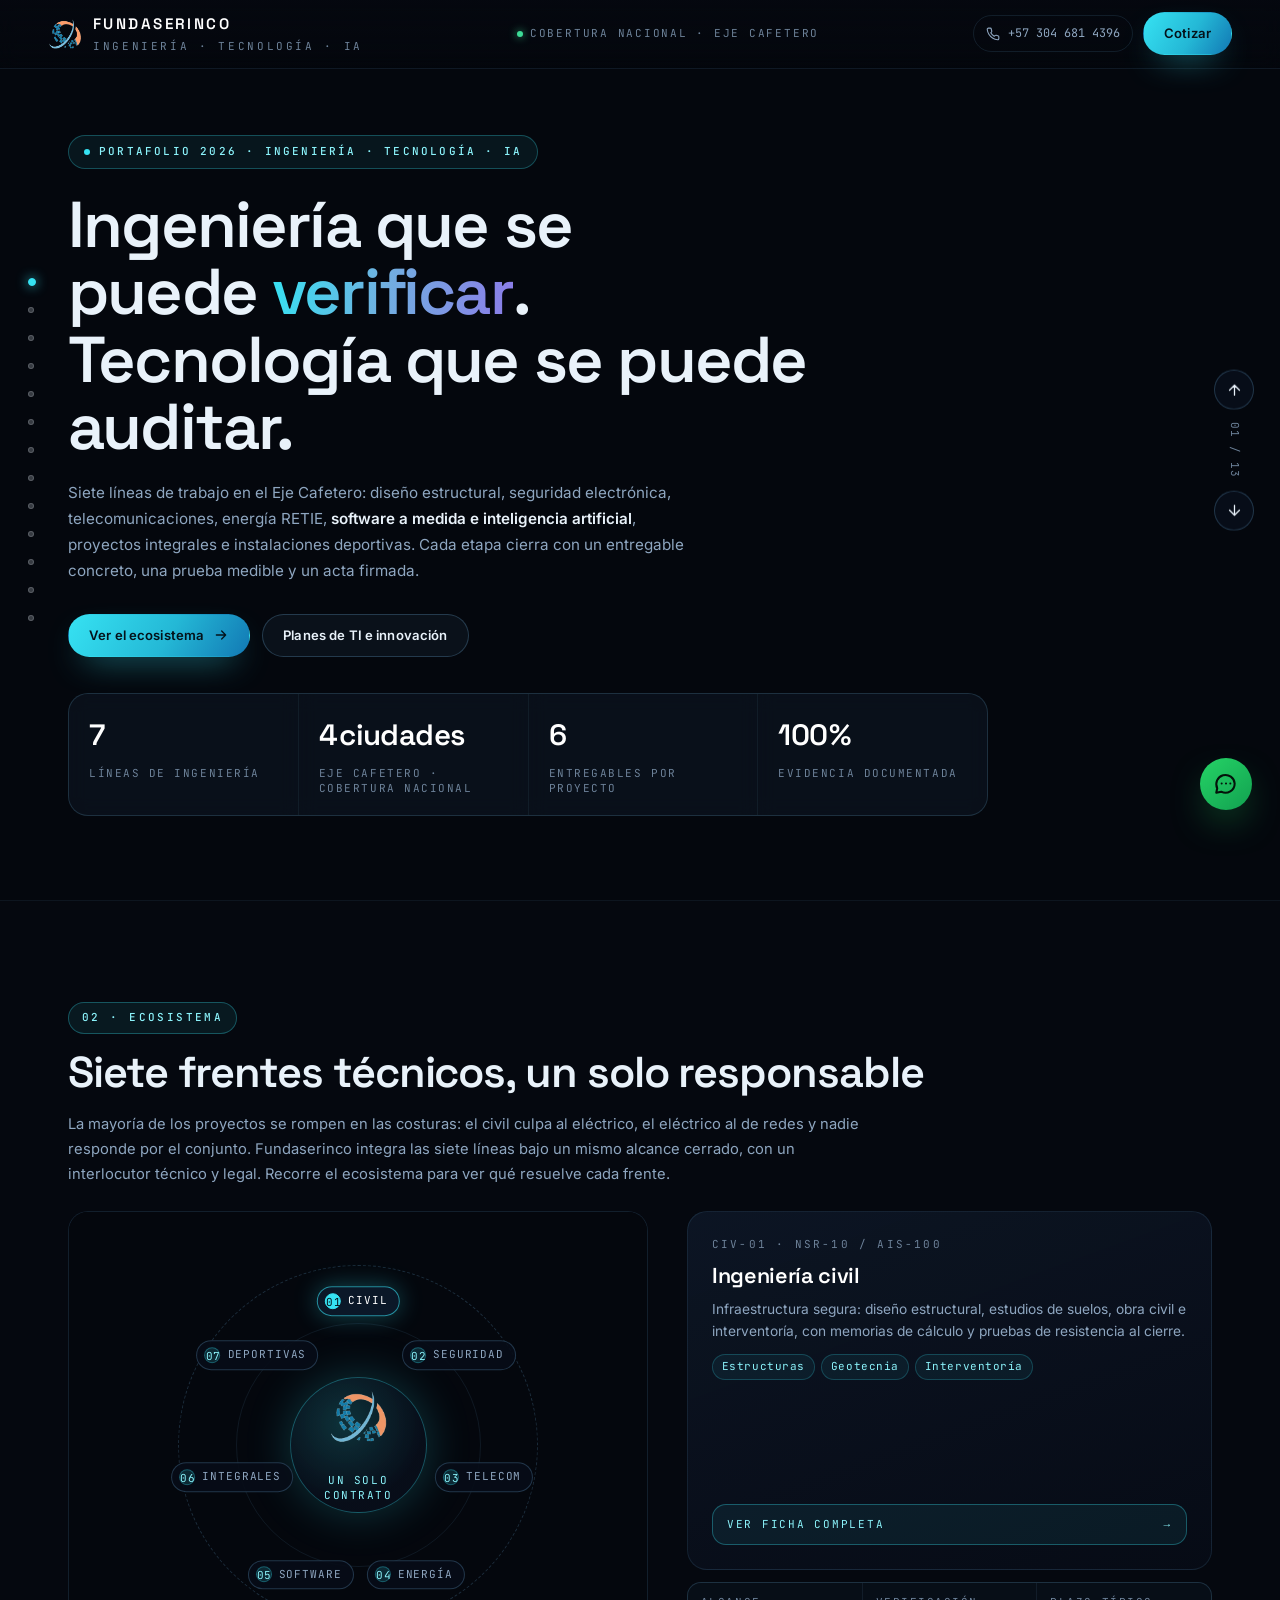
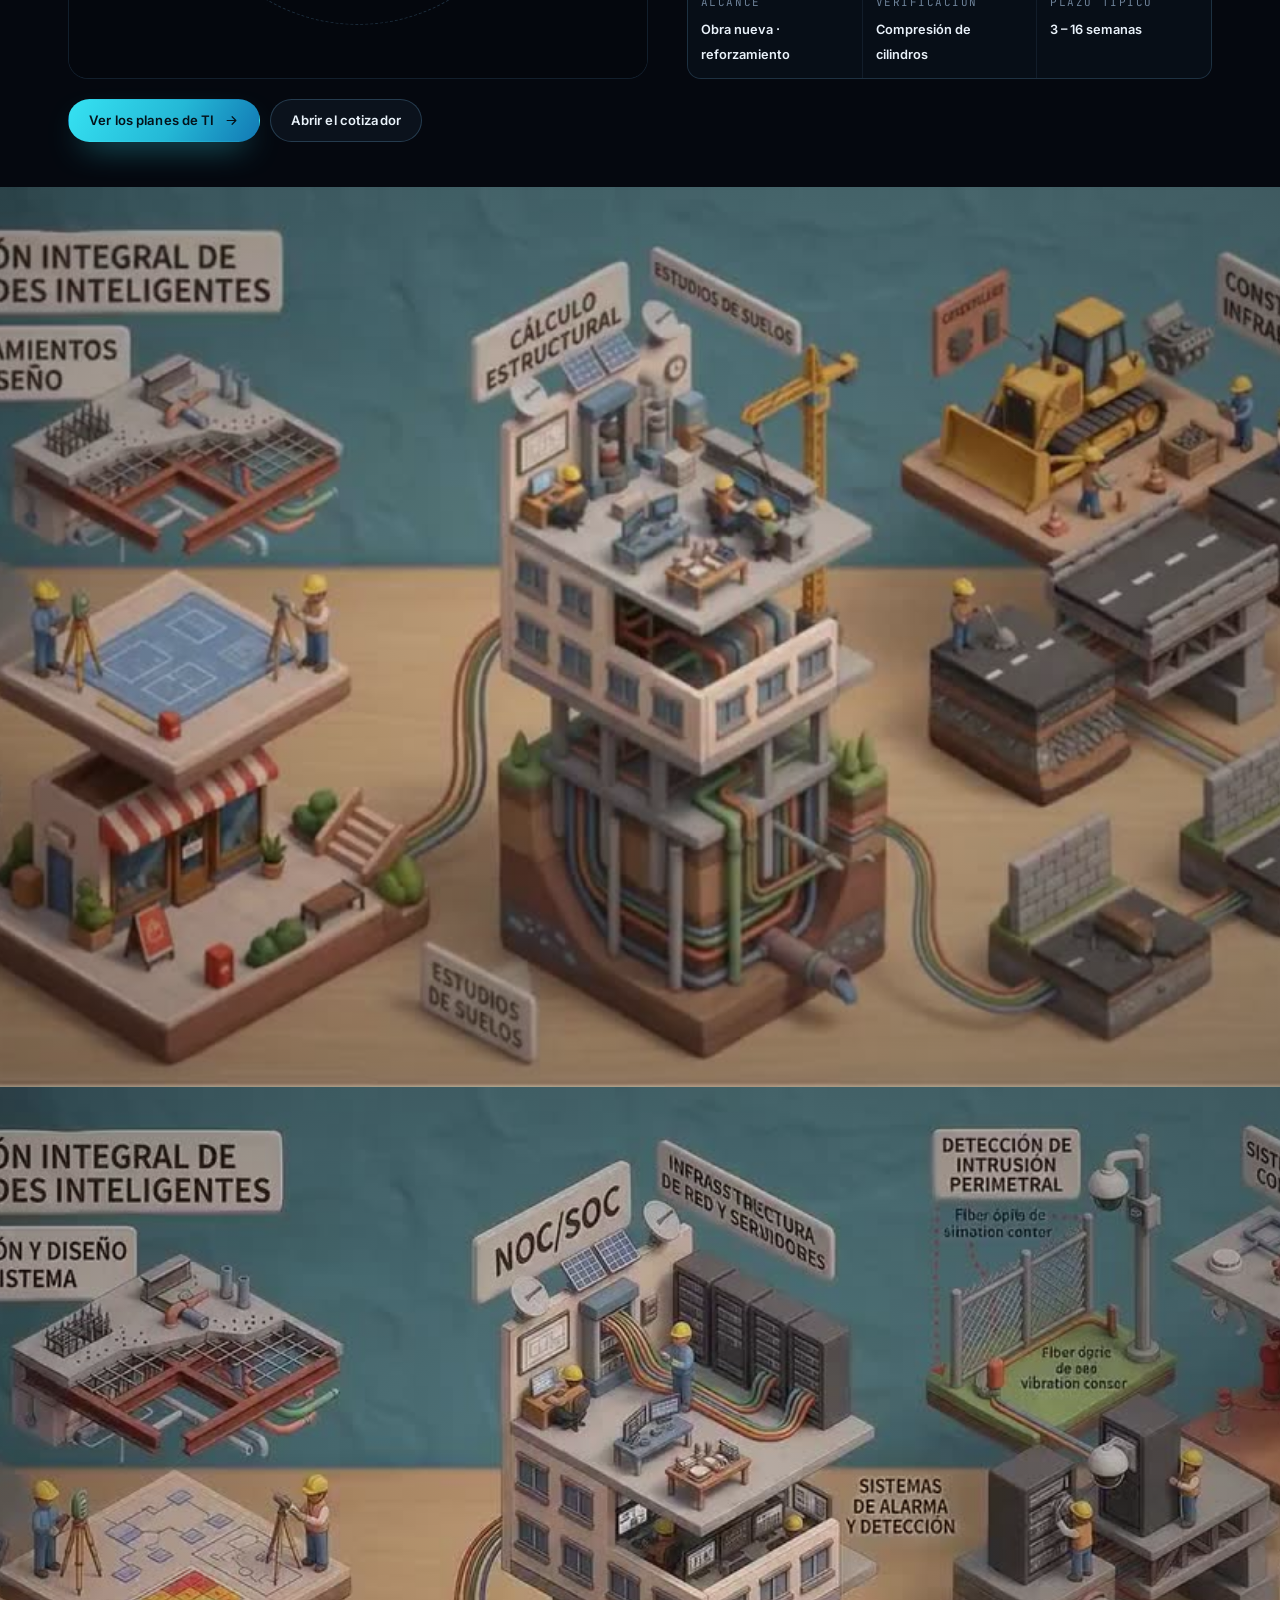
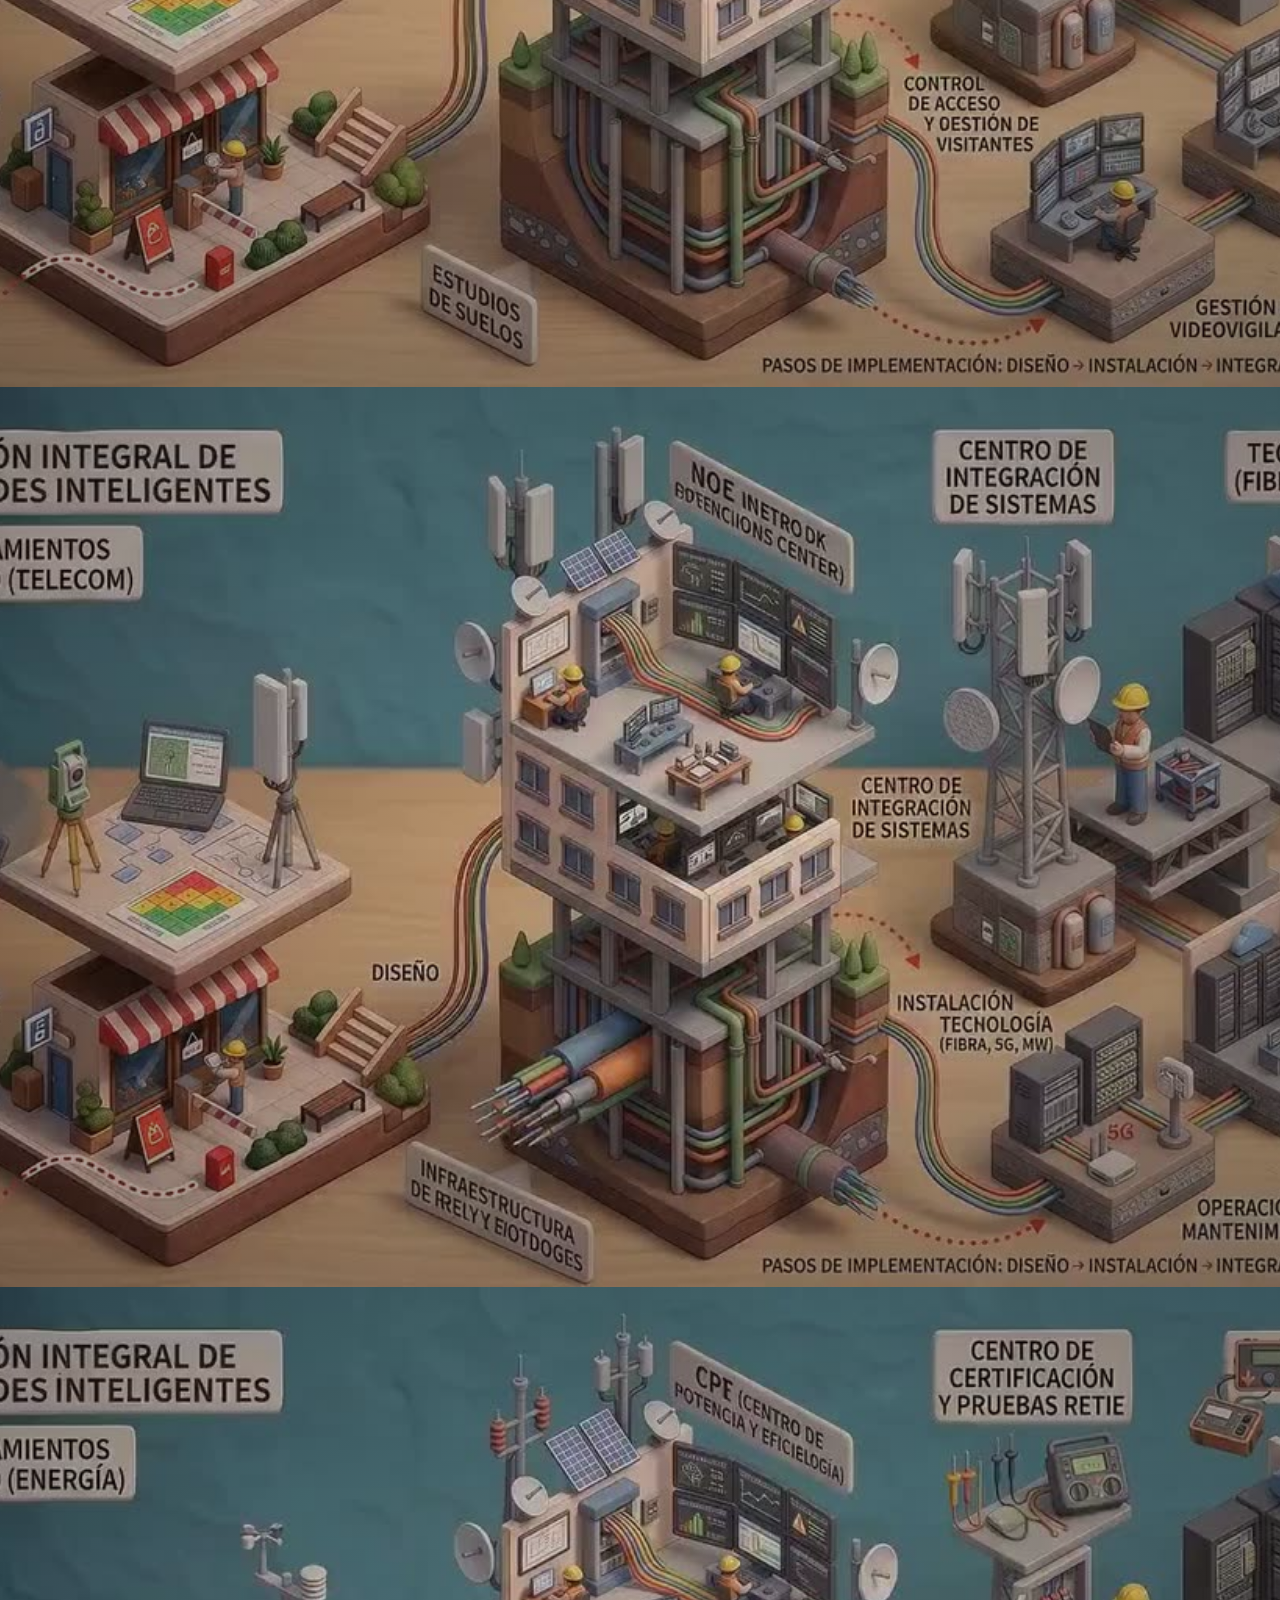
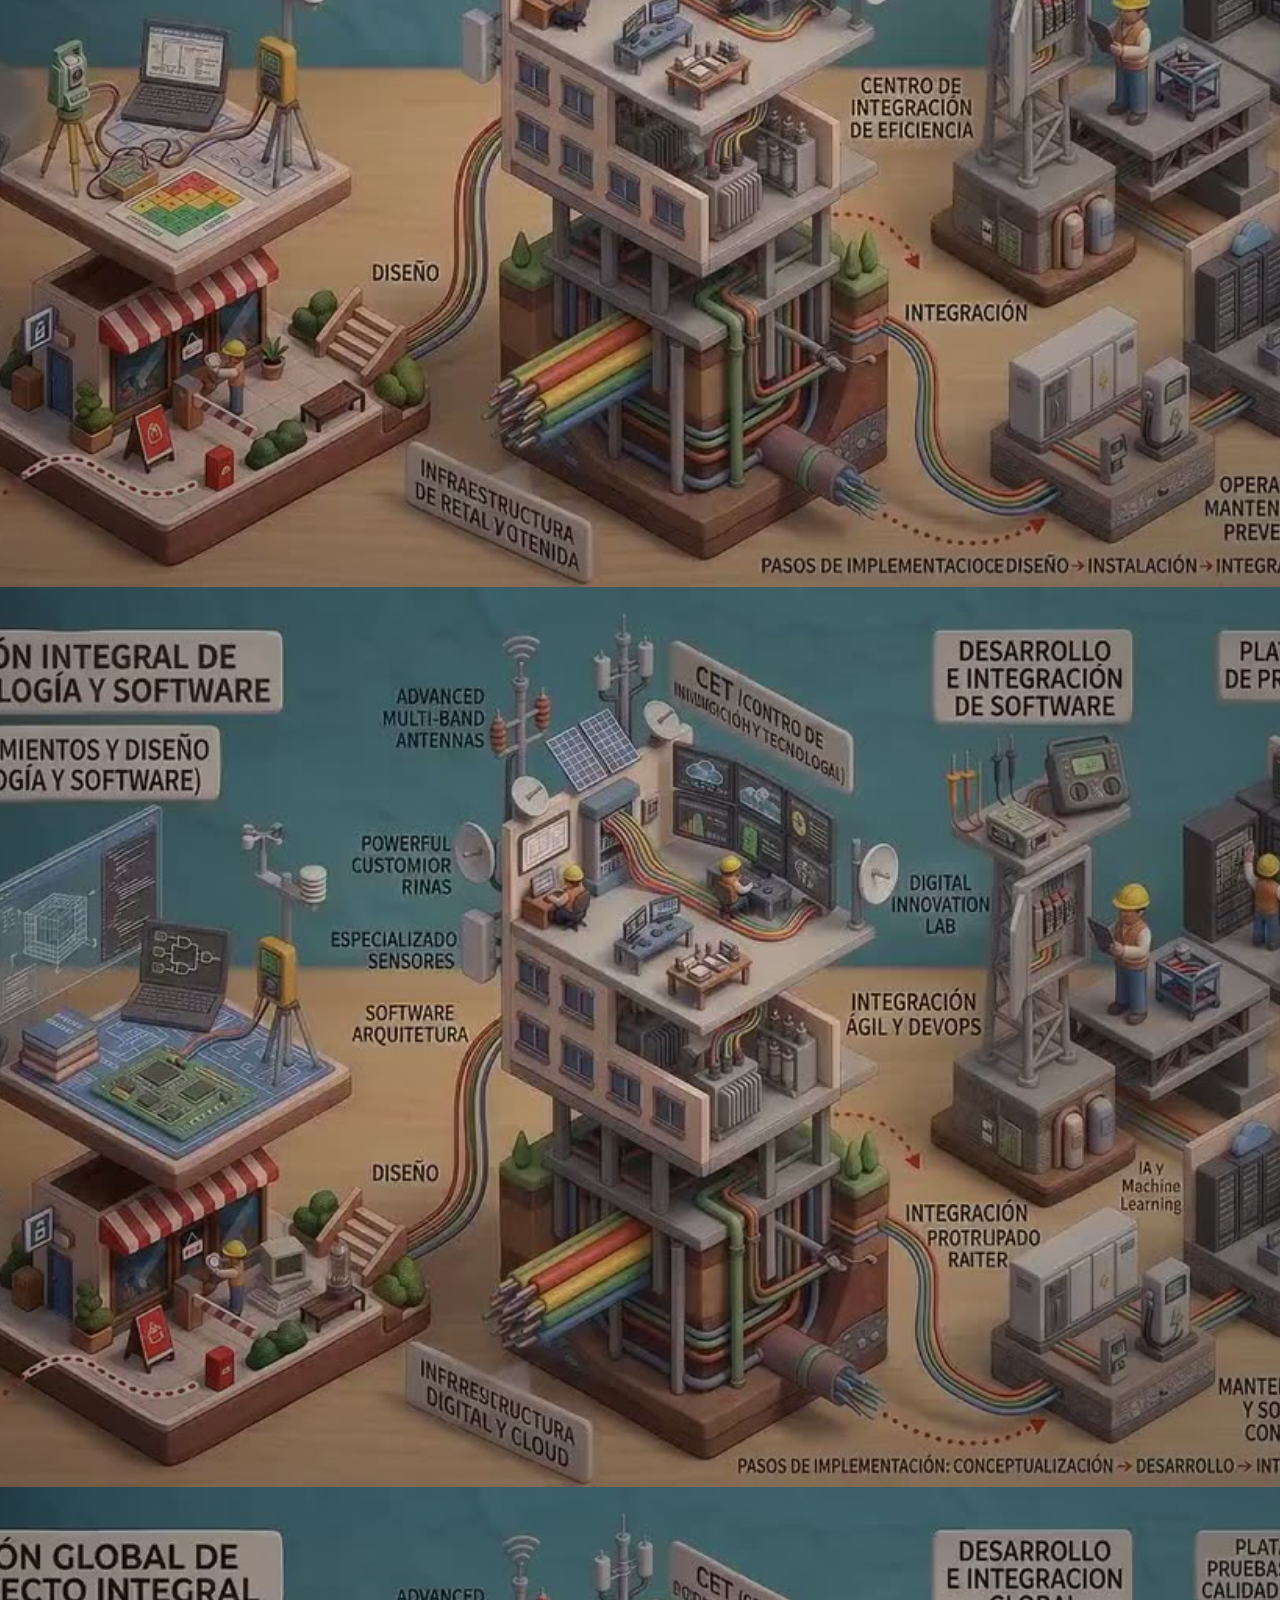
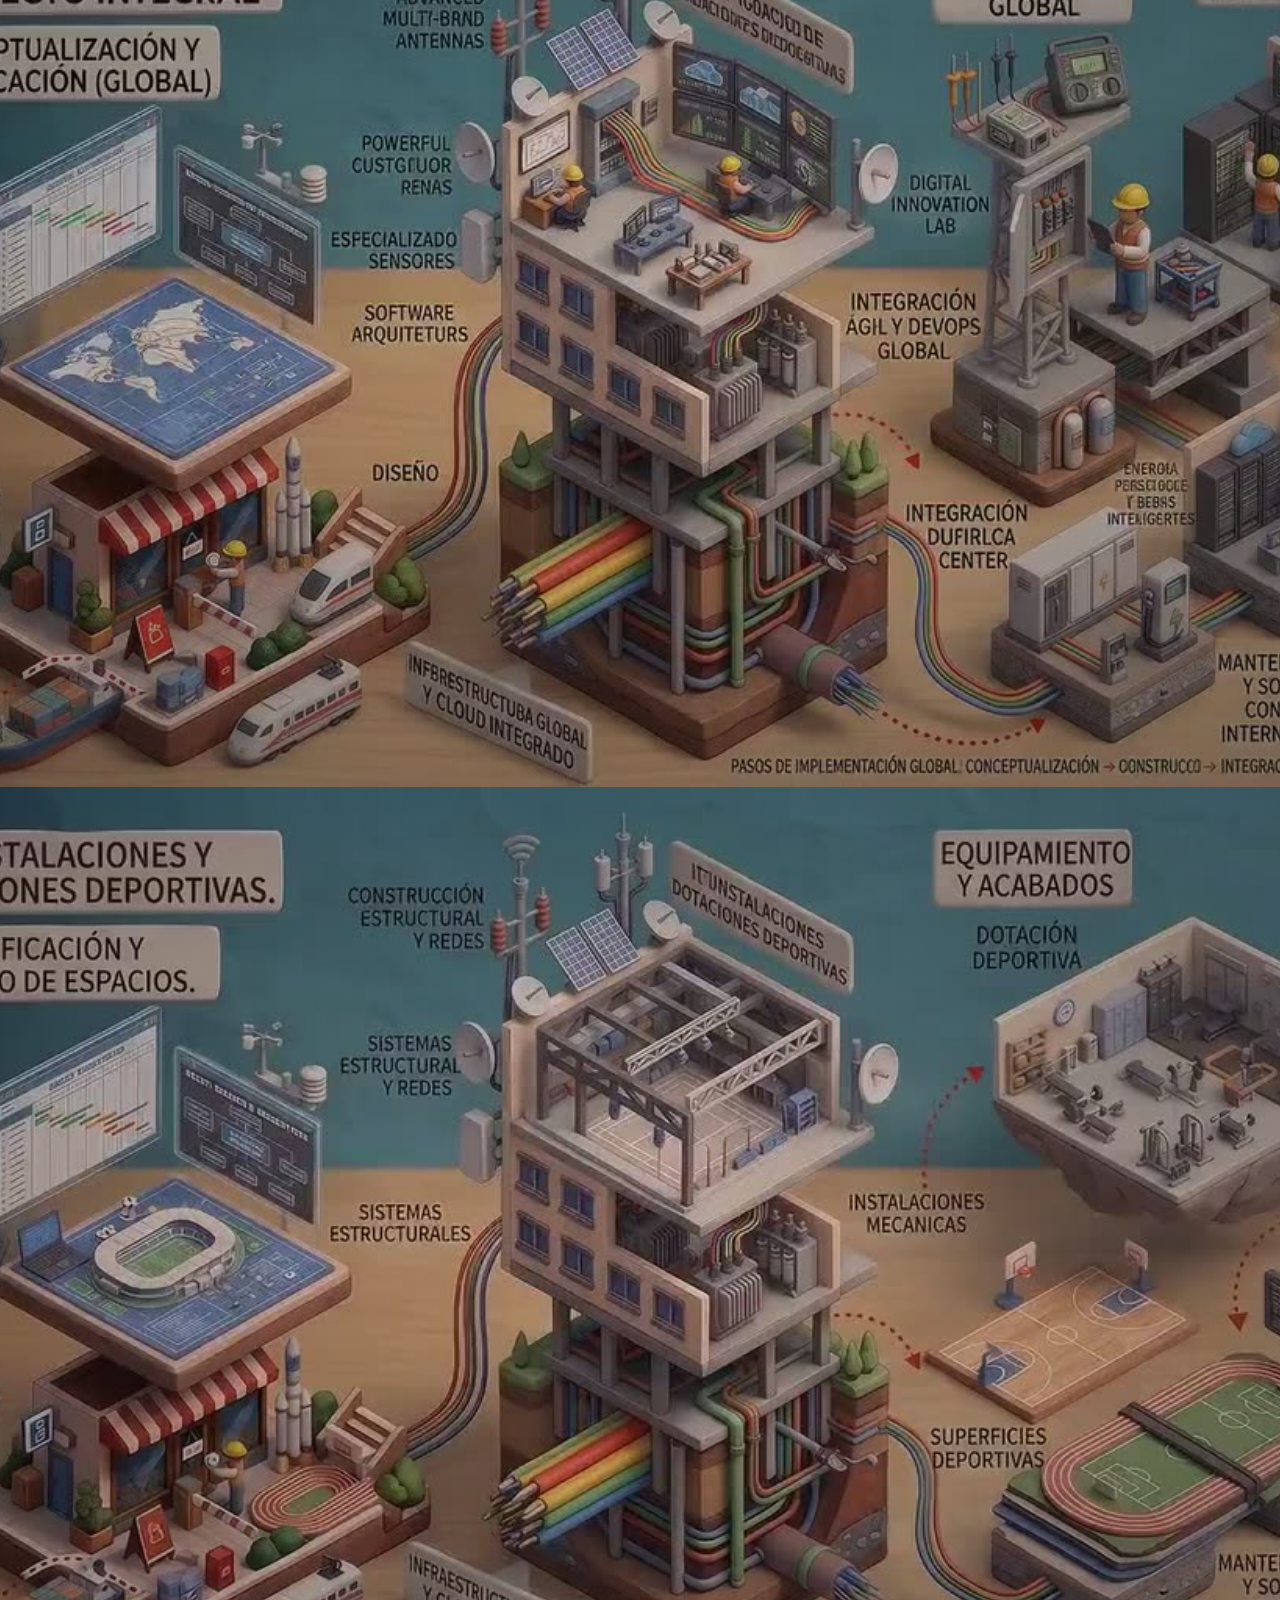
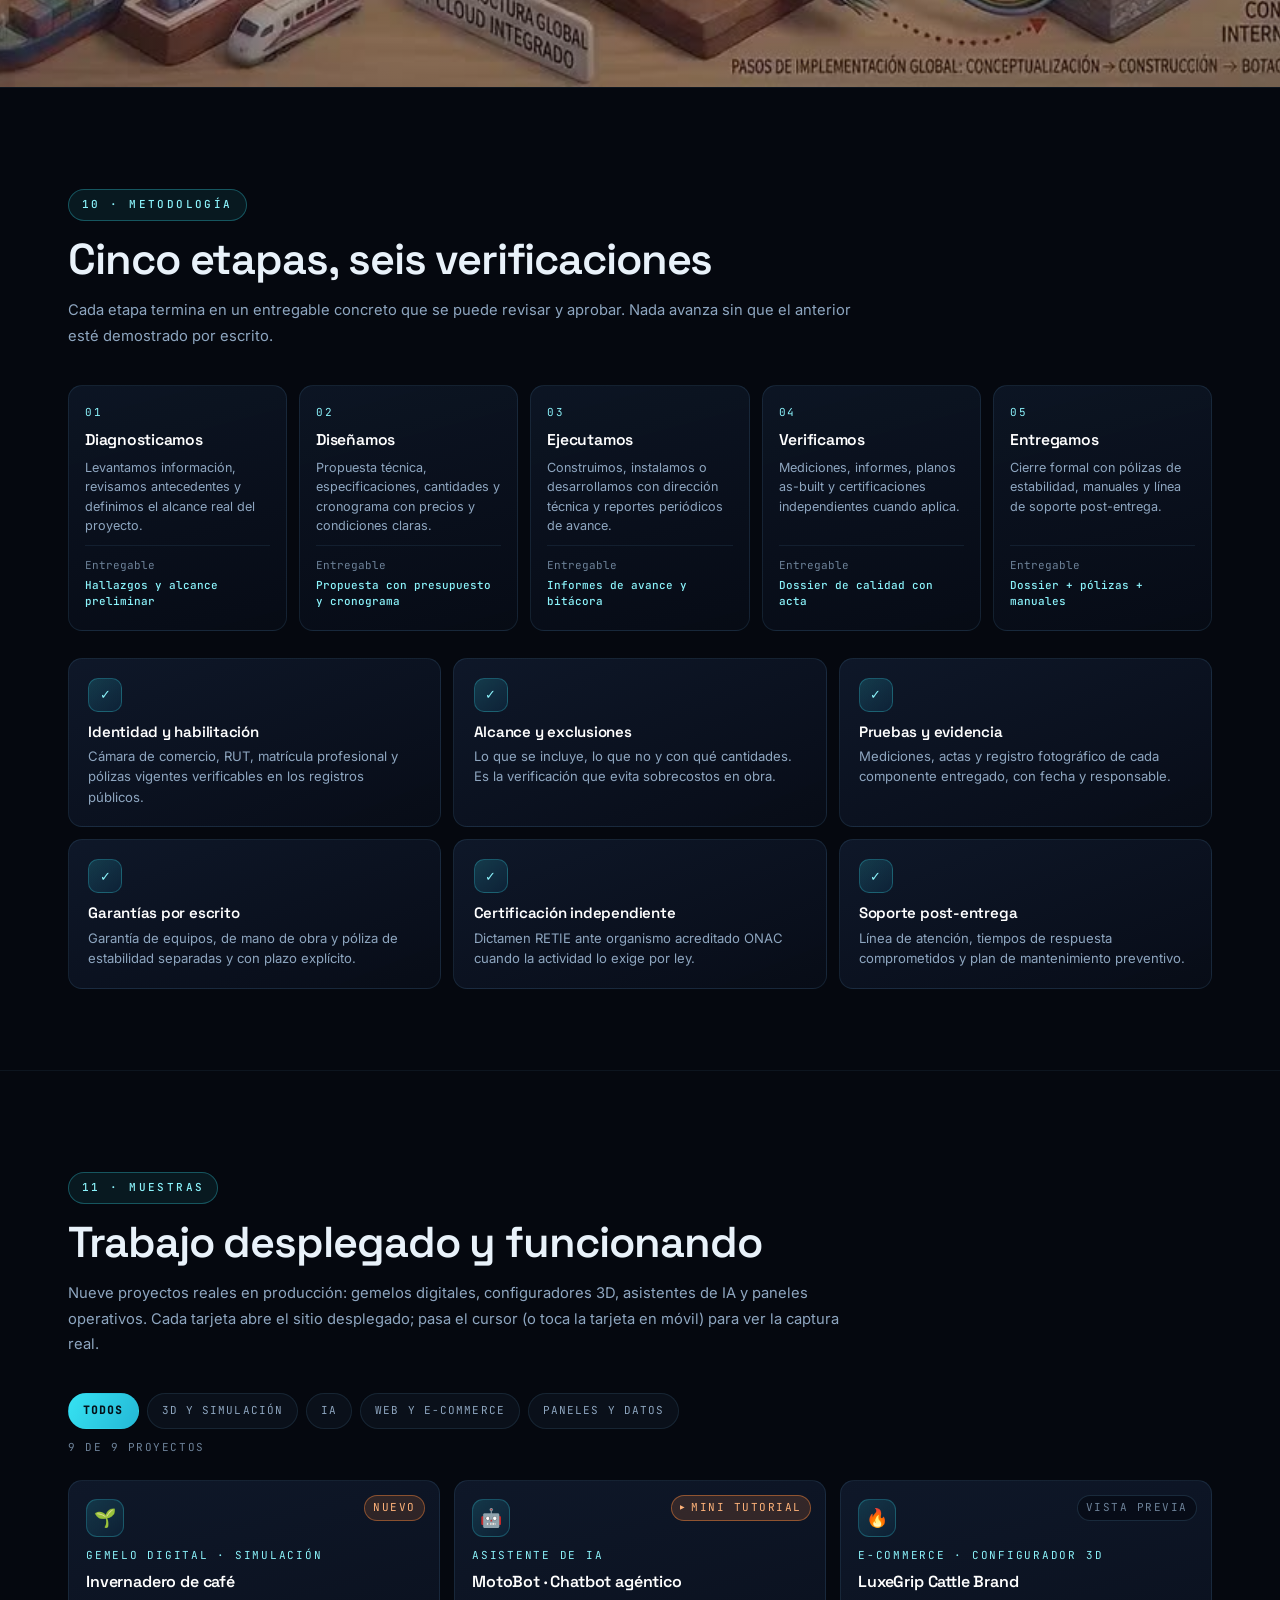
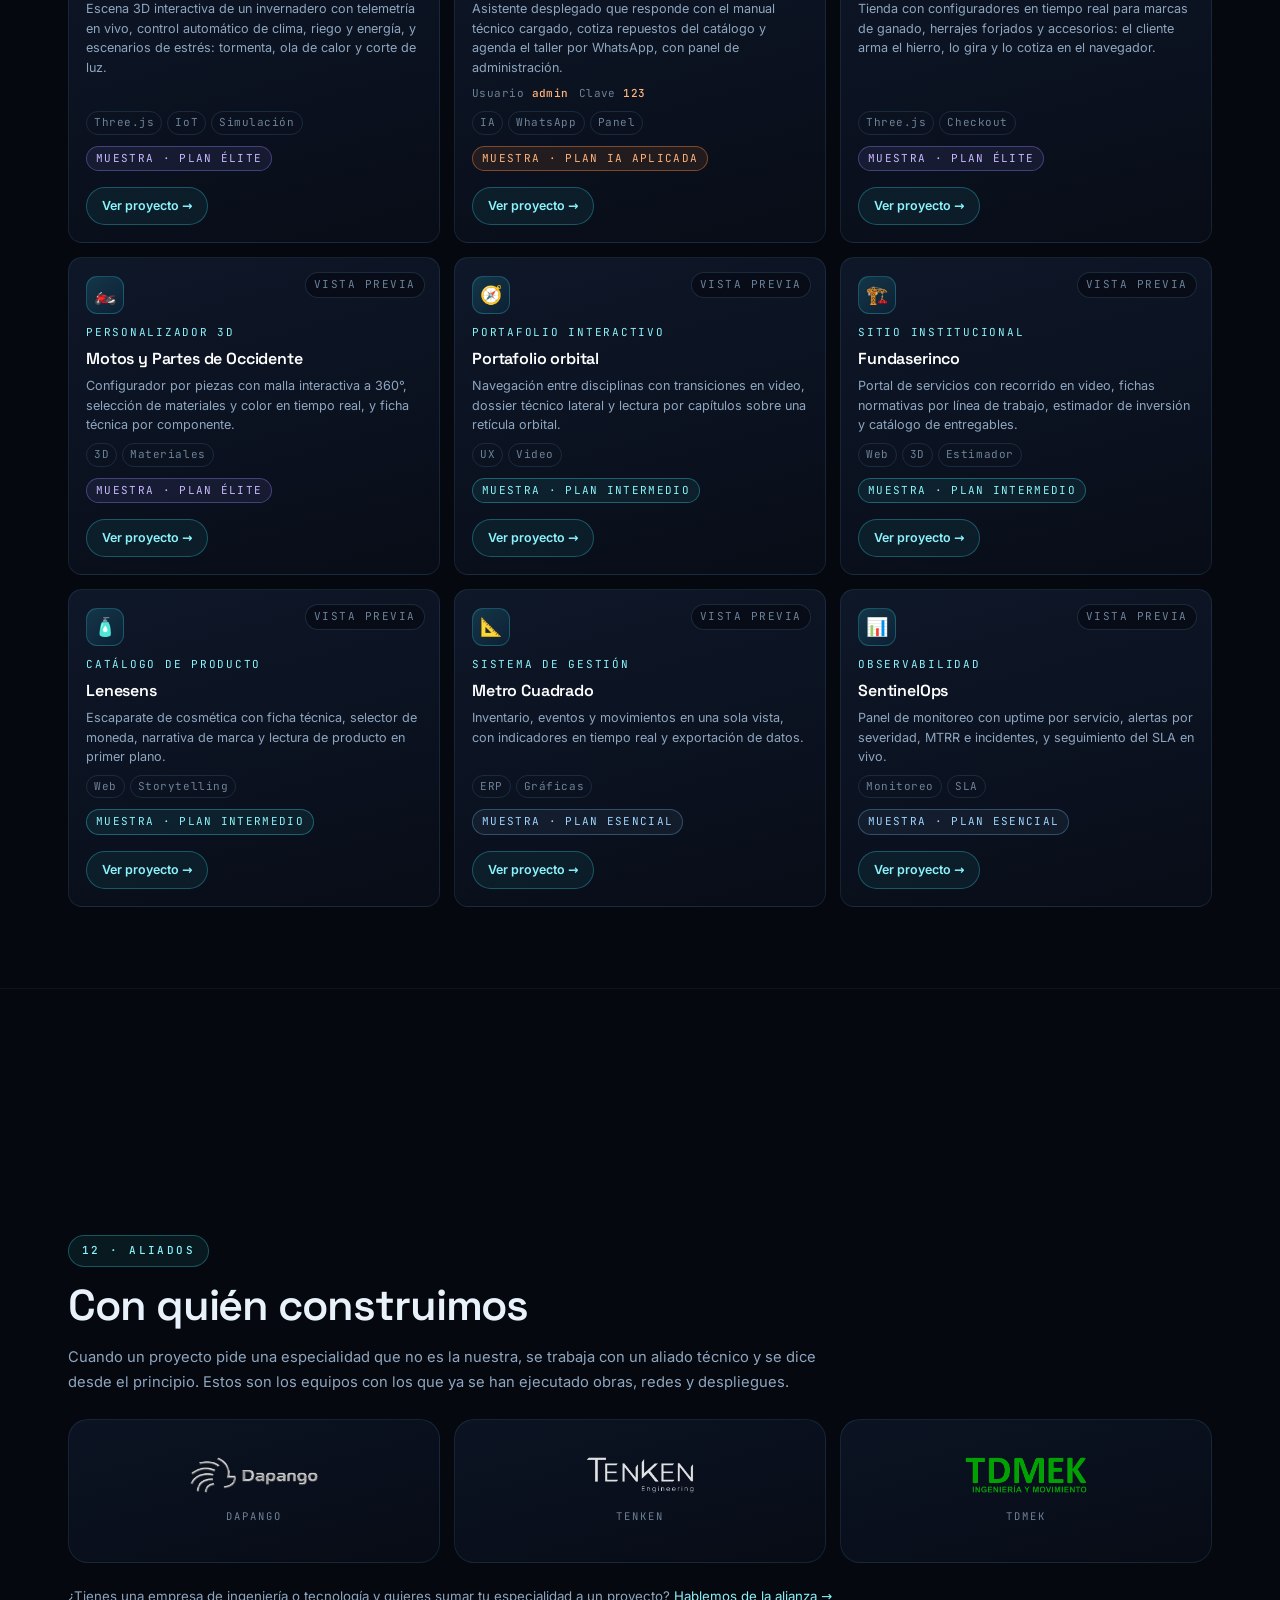
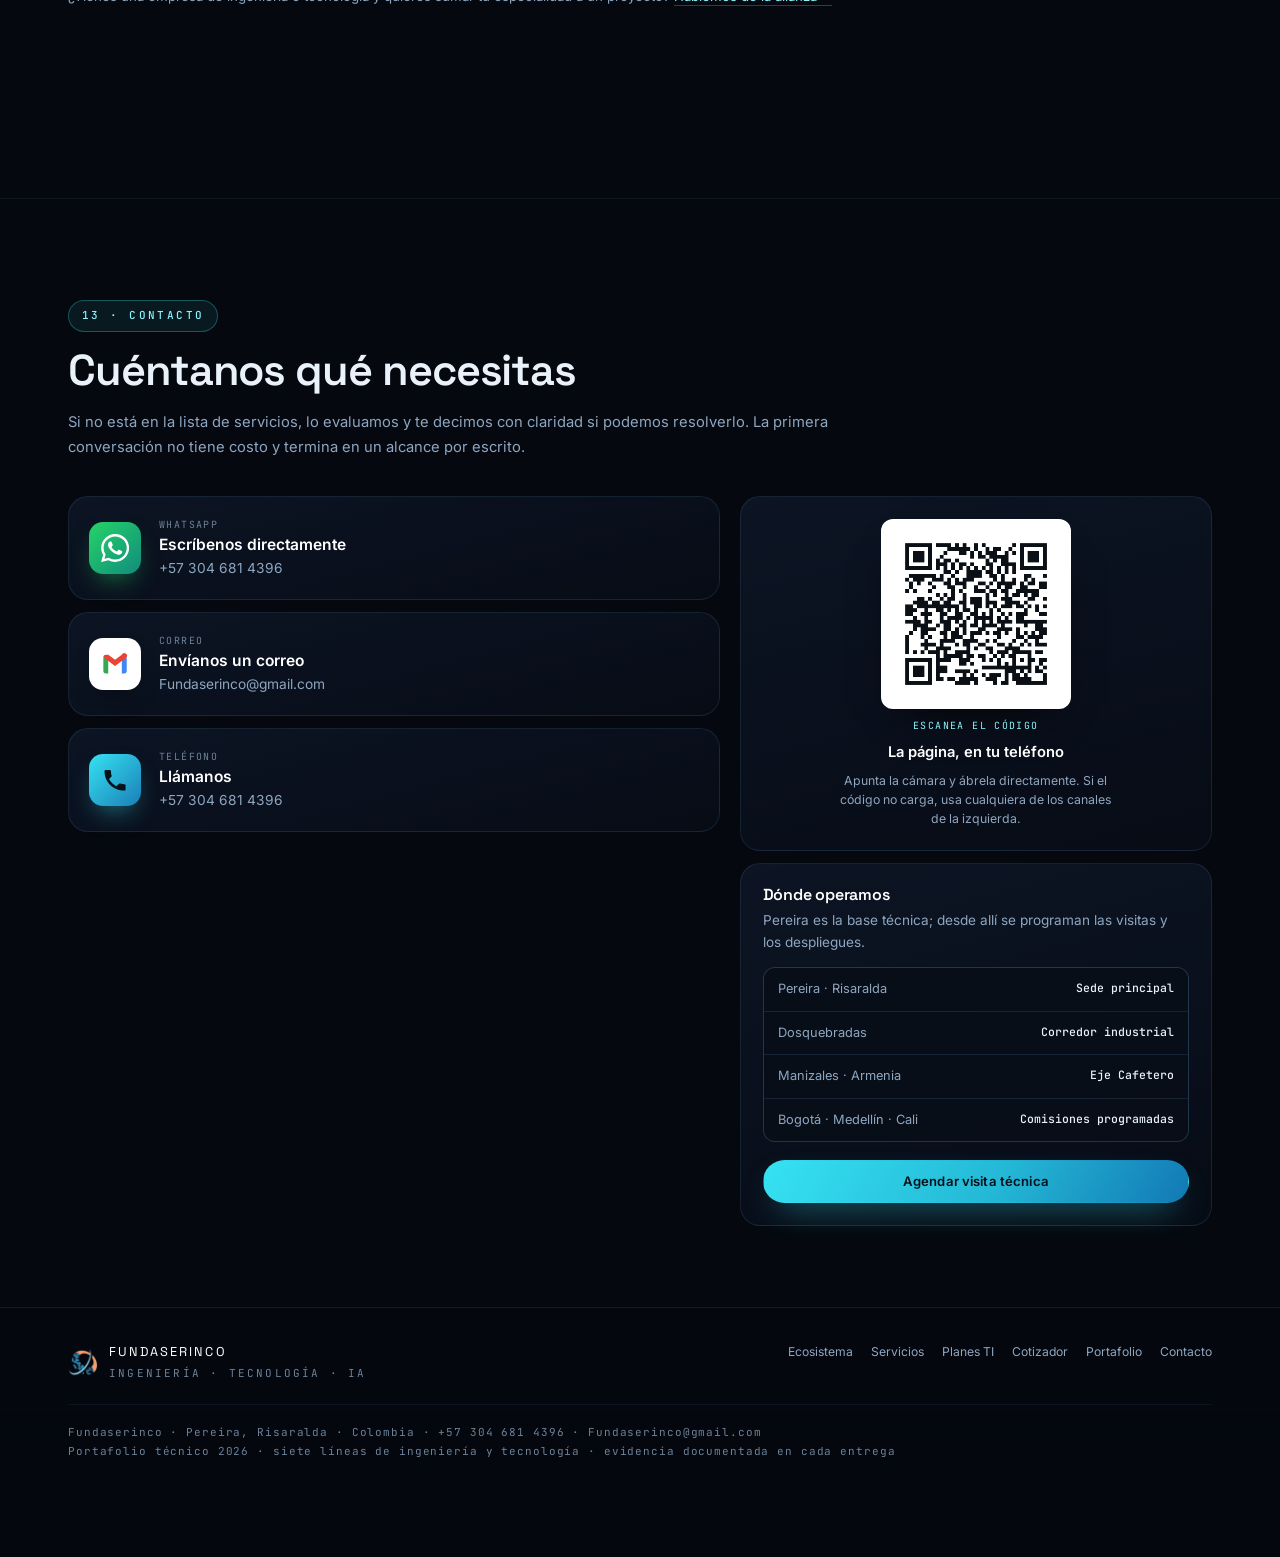
==== commit b4f2b457: "Intro de carga de 2 segundos El video de la pantalla de carga se recorta a 2,000 s (48 frames, 250 K" ====
--- a/index.html
+++ b/index.html
@@ -26,13 +26,13 @@
 <link rel="preload" href="assets/fonts/jetbrains-mono-latin.woff2" as="font" type="font/woff2" crossorigin>
 <link rel="stylesheet" href="css/fonts.css?v=20261120e">
 <script>document.documentElement.classList.remove("no-js");</script>
-<link rel="stylesheet" href="css/styles.css?v=20261122i">
+<link rel="stylesheet" href="css/styles.css?v=20261122j">
 </head>
 <body>
 
 <!-- ================= PANTALLA DE CARGA ================= -->
 <div class="page-loader" id="pageLoader" aria-hidden="true">
-  <video class="pl-video" id="pageLoaderVideo" src="assets/video/loader.mp4" poster="assets/video/loader-poster.webp"
+  <video class="pl-video" id="pageLoaderVideo" src="assets/video/loader.mp4?v=20261122a" poster="assets/video/loader-poster.webp"
          autoplay muted playsinline preload="auto" disablepictureinpicture tabindex="-1"></video>
   <div class="pl-scrim"></div>
   <div class="pl-bg"></div>
@@ -1099,7 +1099,7 @@
   </div>
 </nav>
 
-<script src="js/loader.js?v=20261122c" defer></script>
+<script src="js/loader.js?v=20261122d" defer></script>
 <script src="js/main.js?v=20261120e" defer></script>
 <script src="js/hero-video.js?v=20261122g" defer></script>
 <script src="js/sequence.js?v=20261120e" defer></script>
--- a/css/styles.css
+++ b/css/styles.css
@@ -226,12 +226,12 @@
   width:100%;height:2px;border-radius:2px;
   background:rgba(112,176,224,.18);overflow:hidden;
 }
-/* la barra dura lo mismo que el video: 3 s */
+/* la barra dura lo mismo que el video: 2 s */
 .pl-bar span{
   display:block;height:100%;width:100%;
   transform-origin:left center;transform:scaleX(0);
   background:linear-gradient(90deg,rgba(54,226,242,.35),var(--cyan) 55%,var(--cyan-2));
-  animation:plFill var(--pl-dur,3s) linear forwards;
+  animation:plFill var(--pl-dur,2s) linear forwards;
 }
 @keyframes plFill{to{transform:scaleX(1)}}
 
